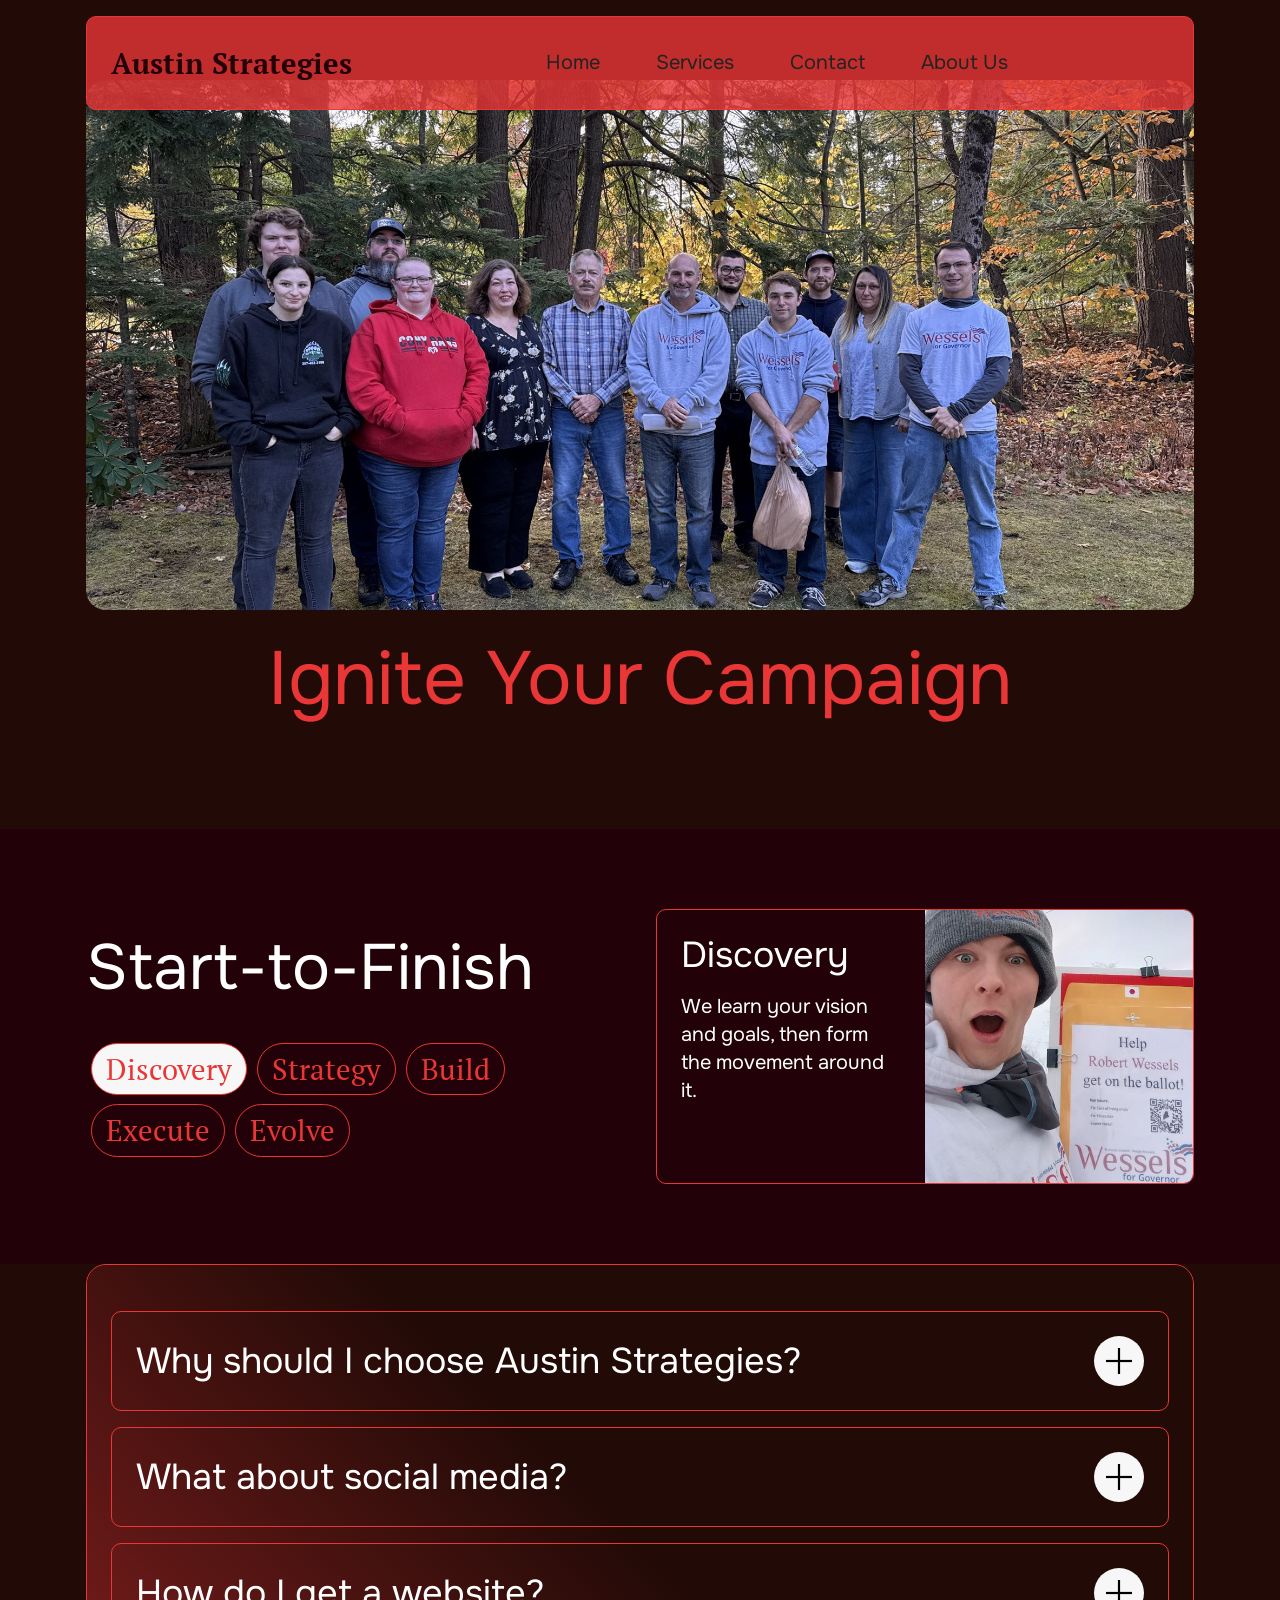
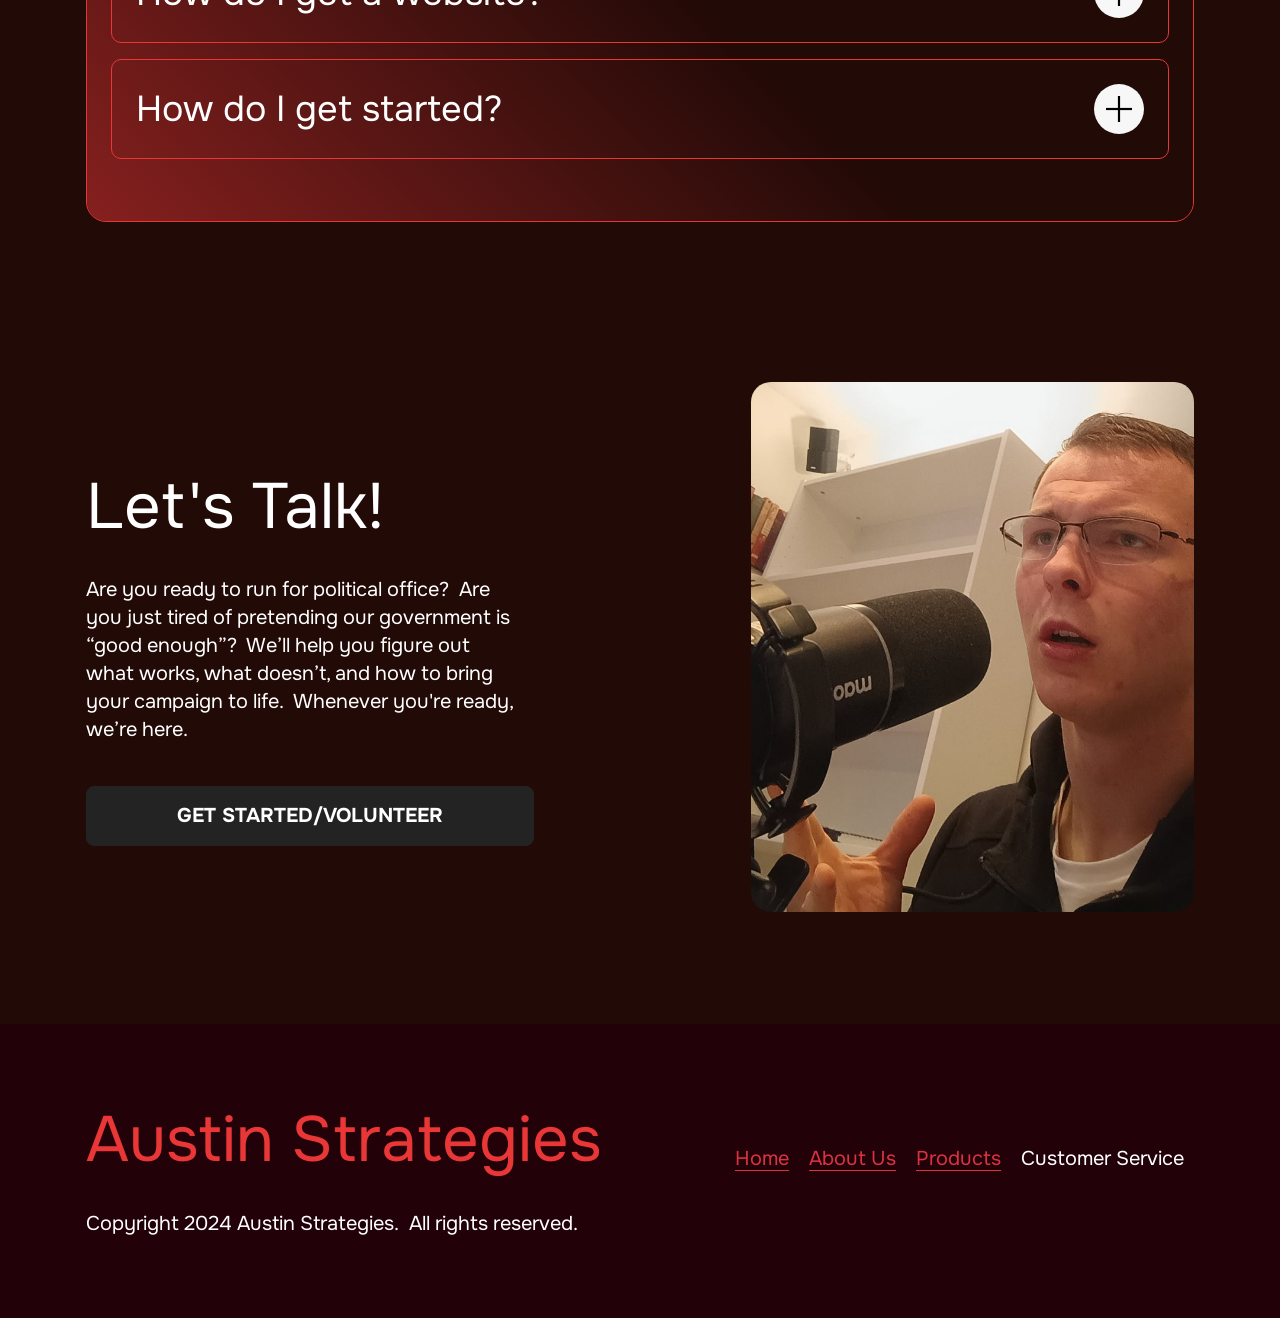
==== index.html @ 36a0f1d8 "Add files via upload" ====
<!DOCTYPE html>
<html  >
<head>
  <!-- Site made with Mobirise Website Builder v6.0.6, https://mobirise.com -->
  <meta charset="UTF-8">
  <meta http-equiv="X-UA-Compatible" content="IE=edge">
  <meta name="generator" content="Mobirise v6.0.6, mobirise.com">
  <meta name="viewport" content="width=device-width, initial-scale=1, minimum-scale=1">
  <link rel="shortcut icon" href="assets/images/screenshot202026-02-1120003244-95x86.png" type="image/x-icon">
  <meta name="description" content="">
  
  
  <title>Austin Strategies</title>
  <link rel="stylesheet" href="assets/web/assets/mobirise-icons2/mobirise2.css">
  <link rel="stylesheet" href="assets/bootstrap/css/bootstrap.min.css">
  <link rel="stylesheet" href="assets/bootstrap/css/bootstrap-grid.min.css">
  <link rel="stylesheet" href="assets/bootstrap/css/bootstrap-reboot.min.css">
  <link rel="stylesheet" href="assets/dropdown/css/style.css">
  <link rel="stylesheet" href="assets/socicon/css/styles.css">
  <link rel="stylesheet" href="assets/theme/css/style.css">
  <link rel="preload" href="https://fonts.googleapis.com/css2?family=Onest:wght@400;700&display=swap&display=swap" as="style" onload="this.onload=null;this.rel='stylesheet'">
  <noscript><link rel="stylesheet" href="https://fonts.googleapis.com/css2?family=Onest:wght@400;700&display=swap&display=swap"></noscript>
  <link rel="preload" href="https://fonts.googleapis.com/css?family=PT+Serif:400,400i,700,700i&display=swap" as="style" onload="this.onload=null;this.rel='stylesheet'">
  <noscript><link rel="stylesheet" href="https://fonts.googleapis.com/css?family=PT+Serif:400,400i,700,700i&display=swap"></noscript>
  <link rel="preload" as="style" href="assets/mobirise/css/mbr-additional.css?v=3sG1RC"><link rel="stylesheet" href="assets/mobirise/css/mbr-additional.css?v=3sG1RC" type="text/css">

  
  
  
</head>
<body>
  
  <section data-bs-version="5.1" class="menu menu01 tradem5 cid-uSG4uDA5SI" once="menu" id="menu-1-uSG4uDA5SI">
    

    <div class="container">
        <nav class="navbar navbar-dropdown navbar-expand-lg">
            <div class="menu-container">
                <div class="navbar-brand">
				
                    <span class="navbar-caption-wrap"><a class="navbar-caption text-primary display-7" href="index.html">Austin Strategies</a></span>
                </div>
                <button class="navbar-toggler" type="button" data-toggle="collapse" data-bs-toggle="collapse" data-target="#navbarSupportedContent" data-bs-target="#navbarSupportedContent" aria-controls="navbarNavAltMarkup" aria-expanded="false" aria-label="Toggle navigation">
                    <div class="hamburger">
                        <span></span>
                        <span></span>
                        <span></span>
                        <span></span>
                    </div>
                </button>
                <div class="collapse navbar-collapse" id="navbarSupportedContent">
                    <ul class="navbar-nav nav-dropdown nav-right" data-app-modern-menu="true"><li class="nav-item">
                            <a class="nav-link link text-black display-4" href="index.html">Home</a>
                        </li><li class="nav-item"><a class="nav-link link text-black display-4" href="services.html">Services</a></li><li class="nav-item"><a class="nav-link link text-black display-4" href="contact.html">Contact</a></li>
                        <li class="nav-item">
                            <a class="nav-link link text-black display-4" href="about.html" aria-expanded="false">About Us</a>
                        </li></ul>
                    
                    
                </div>
            </div>
        </nav>
    </div>
</section>

<section data-bs-version="5.1" class="header02 tradem5 cid-uSG4uE4gRA" id="hero-2-uSG4uE4gRA">
    

    
    

    <div class="container">
        <div class="row items-wrap">
            <div class="col-12 card">
                <div class="content-wrapper">
                    <div class="image-wrapper">
                        <img src="assets/images/20251030-163716-2048x1536.jpg" alt="Austin Strategies">
                    </div>
                    <h2 class="mbr-section-title mbr-fonts-style display-1">Ignite Your Campaign</h2>
                    <div class="text-wrapper">
                        
                    </div>
                    
                </div>
            </div>
        </div>
    </div>
</section>

<section data-bs-version="5.1" class="tabs01 tabs tradem5 cid-uSG4uEKgMo" id="features-10-uSG4uEKgMo">
    

    
    

    <div class="container">
        <div class="row items-wrap">
            <div class="col-12 col-lg-6 card">
                <div class="content-wrapper">
                    <h2 class="mbr-section-title mbr-fonts-style display-2">Start-to-Finish</h2>
                    <div class="tabs-wrapper">
                        <ul class="nav nav-tabs" role="tablist">
                            <li class="nav-item first mbr-fonts-style"><a class="nav-link show mbr-fonts-style active display-7" role="tab" data-toggle="tab" data-bs-toggle="tab" href="#features-10-uSG4uEKgMo_tab0" aria-selected="true">Discovery</a></li>
                            <li class="nav-item"><a class="nav-link mbr-fonts-style active display-7" role="tab" data-toggle="tab" data-bs-toggle="tab" href="#features-10-uSG4uEKgMo_tab1" aria-selected="true">Strategy</a></li>
                            <li class="nav-item"><a class="nav-link mbr-fonts-style active display-7" role="tab" data-toggle="tab" data-bs-toggle="tab" href="#features-10-uSG4uEKgMo_tab2" aria-selected="true">Build</a></li>
                            <li class="nav-item"><a class="nav-link mbr-fonts-style active display-7" role="tab" data-toggle="tab" data-bs-toggle="tab" href="#features-10-uSG4uEKgMo_tab3" aria-selected="true">Execute</a></li>
                            <li class="nav-item"><a class="nav-link mbr-fonts-style active display-7" role="tab" data-toggle="tab" data-bs-toggle="tab" href="#features-10-uSG4uEKgMo_tab4" aria-selected="true">Evolve</a></li>
                            
                        </ul>
                    </div>
                </div>
            </div>
            <div class="col-12 col-lg-6 card">
                <div class="tab-content">
                    <div id="tab1" class="tab-pane in active" role="tabpanel">
                        <div class="item-content">
                            <div class="text-wrapper">
                                <h4 class="item-title mbr-fonts-style display-5">Discovery</h4>
                                <div class="text-wrap">
                                    <p class="item-text mbr-fonts-style display-4">We learn your vision and goals, then form the movement around it.</p>
                                </div>
                            </div>
                            <div class="image-wrap">
                                <img src="assets/images/img-20260107-144741914-hdr-536x952.jpeg" alt="Getting signatures">
                            </div>
                        </div>
                    </div>
                    <div id="tab2" class="tab-pane" role="tabpanel">
                        <div class="item-content ">
                            <div class="text-wrapper">
                                <h4 class="item-title mbr-fonts-style display-5">Strategy</h4>
                                <div class="text-wrap">
                                    <p class="item-text mbr-fonts-style display-4">We design the structure, content, and processes to fit your race.</p>
                                </div>
                            </div>
                            <div class="image-wrap">
                                <img src="assets/images/screenshot-20250823-130809.macrodroid-1-536x1191.png" alt="Automation">
                            </div>
                        </div>
                    </div>
                    <div id="tab3" class="tab-pane" role="tabpanel">
                        <div class="item-content ">
                            <div class="text-wrapper">
                                <h4 class="item-title mbr-fonts-style display-5">Build</h4>
                                <div class="text-wrap">
                                    <p class="item-text mbr-fonts-style display-4">Your campaign should be cost-effective, so we will maximize voter outreach while optimizing touches and impressions.</p>
                                </div>
                            </div>
                            <div class="image-wrap">
                                <img src="assets/images/screenshot-20260213-210529.termux-536x1191.png" alt="Termux">
                            </div>
                        </div>
                    </div>
                    <div id="tab4" class="tab-pane" role="tabpanel">
                        <div class="item-content ">
                            <div class="text-wrapper">
                                <h4 class="item-title mbr-fonts-style display-5">Execute</h4>
                                <div class="text-wrap">
                                    <p class="item-text mbr-fonts-style display-4">After ensuring everything is in place, we hit the ground running.</p>
                                </div>
                            </div>
                            <div class="image-wrap">
                                <img src="assets/images/screenshot-20260201-194113.chrome-536x1191.png" alt="Numinar">
                            </div>
                        </div>
                    </div>
                    <div id="tab5" class="tab-pane" role="tabpanel">
                        <div class="item-content ">
                            <div class="text-wrapper">
                                <h4 class="item-title mbr-fonts-style display-5">Evolve</h4>
                                <div class="text-wrap">
                                    <p class="item-text mbr-fonts-style display-4">We stay on top of developments and voter outreach programs.</p>
                                </div>
                            </div>
                            <div class="image-wrap">
                                <img src="assets/images/img-2026-01-18-19-32-39-193-536x715.jpg" alt="First on the ballot">
                            </div>
                        </div>
                    </div>
                    
                </div>
            </div>
        </div>
    </div>
</section>

<section data-bs-version="5.1" class="list01 tradem5 cid-uSJubHg4ZI" id="list01-b">
    

    
    

    <div class="container">
        <div class="row">
            <div class="col-12">
                <div class="content-wrapper">
                    
                    <div id="bootstrap-accordion_3" class="panel-group accordionStyles accordion" role="tablist" aria-multiselectable="true">
                        <div class="card">
                            <div class="card-header" role="tab" id="headingOne">
                                <a role="button" class="panel-title collapsed" data-toggle="collapse" data-bs-toggle="collapse" data-core="" href="#collapse1_3" aria-expanded="false" aria-controls="collapse1">
                                    <h4 class="panel-title-edit mbr-fonts-style display-5">Why should I choose Austin Strategies?</h4>
                                    <div class="icon-wrapper">
                                        <span class="sign mbr-iconfont mobi-mbri-plus mobi-mbri"></span>
                                    </div>
                                </a>
                            </div>
                            <div id="collapse1_3" class="panel-collapse noScroll collapse" role="tabpanel" aria-labelledby="headingOne" data-parent="#accordion" data-bs-parent="#bootstrap-accordion_3">
                                <div class="panel-body">
                                    <p class="panel-text mbr-fonts-style display-4">Excellent question!&nbsp; Ultimately, we are focused on results and on providing the best possible service.&nbsp; We have the tools, stamina, and knowledge to effectively put together a winning ground game to win.</p>
                                </div>
                            </div>
                        </div>
                        <div class="card">
                            <div class="card-header" role="tab" id="headingTwo">
                                <a role="button" class="panel-title collapsed" data-toggle="collapse" data-bs-toggle="collapse" data-core="" href="#collapse2_3" aria-expanded="false" aria-controls="collapse2">
                                    <h4 class="panel-title-edit mbr-fonts-style display-5">What about social media?</h4>
                                    <div class="icon-wrapper">
                                        <span class="sign mbr-iconfont mobi-mbri-plus mobi-mbri"></span>
                                    </div>
                                </a>
                            </div>
                            <div id="collapse2_3" class="panel-collapse noScroll collapse" role="tabpanel" aria-labelledby="headingTwo" data-parent="#accordion" data-bs-parent="#bootstrap-accordion_3">
                                <div class="panel-body">
                                    <p class="panel-text mbr-fonts-style display-4">We can manage and operate your social media platforms, setting up all digital connections so you don't have to worry about digital marketing.</p>
                                </div>
                            </div>
                        </div>
                        <div class="card">
                            <div class="card-header" role="tab" id="headingThree">
                                <a role="button" class="panel-title collapsed" data-toggle="collapse" data-bs-toggle="collapse" data-core="" href="#collapse3_3" aria-expanded="false" aria-controls="collapse3">
                                    <h4 class="panel-title-edit mbr-fonts-style display-5">How do I get a website?</h4>
                                    <div class="icon-wrapper">
                                        <span class="sign mbr-iconfont mobi-mbri-plus mobi-mbri"></span>
                                    </div>
                                </a>
                            </div>
                            <div id="collapse3_3" class="panel-collapse noScroll collapse" role="tabpanel" aria-labelledby="headingThree" data-parent="#accordion" data-bs-parent="#bootstrap-accordion_3">
                                <div class="panel-body">
                                    <p class="panel-text mbr-fonts-style display-4">We design and build static websites and set them up so you can upload pictures, policy platforms, announcements, and change details without hassle.</p>
                                </div>
                            </div>
                        </div>
                        <div class="card">
                            <div class="card-header" role="tab" id="headingFour">
                                <a role="button" class="panel-title collapsed" data-toggle="collapse" data-bs-toggle="collapse" data-core="" href="#collapse4_3" aria-expanded="false" aria-controls="collapse4">
                                    <h4 class="panel-title-edit mbr-fonts-style display-5">How do I get started?</h4>
                                    <div class="icon-wrapper">
                                        <span class="sign mbr-iconfont mobi-mbri-plus mobi-mbri"></span>
                                    </div>
                                </a>
                            </div>
                            <div id="collapse4_3" class="panel-collapse noScroll collapse" role="tabpanel" aria-labelledby="headingFour" data-parent="#accordion" data-bs-parent="#bootstrap-accordion_3">
                                <div class="panel-body">
                                    <p class="panel-text mbr-fonts-style display-4">Simple, you just reach out through the contact form.  We’ll schedule a quick conversation to understand what you need, walk you through the options, and figure out the best fit.</p>
                                </div>
                            </div>
                        </div>
                        
                        
                    </div>
                </div>
            </div>
        </div>
    </div>
</section>

<section data-bs-version="5.1" class="article02 tradem5 cid-uSG4uFWSoI" id="generic-text-2-uSG4uFWSoI">
    

    
    

    <div class="container">
        <div class="row items-wrap">
            <div class="col-12 col-lg-6 card">
                <div class="content-wrapper">
                    <h2 class="mbr-section-title mbr-fonts-style display-2">Let's Talk!</h2>
                    <div class="text-wrapper">
                        <p class="mbr-text mbr-fonts-style display-4">Are you ready to run for political office?&nbsp; Are you just tired of pretending our government is “good enough”?&nbsp; We’ll help you figure out what works, what doesn’t, and how to bring your campaign to life.&nbsp; Whenever you're ready, we’re here.</p>
                    </div>
                    <div class="mbr-section-btn"><a class="btn btn-black display-4" href="https://forms.gle/6SxPCvq4JrFUHr5v7">GET STARTED/VOLUNTEER</a></div>
                </div>
            </div>
            <div class="col-lg-5">
                <div class="content-wrapper">
                    <div class="image-wrapper">
                        <img src="assets/images/img-20250910-83431081-886x1574.jpeg" alt="Zoom meeting">
                    </div>
                </div>
            </div>
        </div>
    </div>
</section>

<section data-bs-version="5.1" class="footer01 tradem5 cid-uSG4uG8IVL" once="footers" id="footer-1-uSG4uG8IVL">
    

    
    

    <div class="container">
        <div class="row items-wrap">
            <div class="col-12 col-lg-6 card">
                <div class="title-wrapper">
                    <a href="#">
                        <h2 class="mbr-section-title mbr-fonts-style display-2">Austin Strategies&nbsp;</h2>
                    </a>
                </div>
            </div>
            <div class="col-12 col-lg-6 card">
                <div class="nav-wrapper">
                    <ul class="list mbr-fonts-style display-4">
                        <li class="item-wrap"><a href="index.html" class="text-danger">Home</a></li><li class="item-wrap"><a href="about.html" class="text-danger">About Us</a></li>
                        <li class="item-wrap"><a href="index.html#pricing01-2" class="text-danger text-primary">Products</a></li>
                        <li class="item-wrap">Customer Service</li>
                    </ul>
                </div>
            </div>
            <div class="col-12">
                <h2 class="mbr-copy mbr-fonts-style display-4">Copyright 2024 Austin Strategies.&nbsp; All rights reserved.</h2>
            </div>
        </div>
    </div>
</section>


<script src="assets/bootstrap/js/bootstrap.bundle.min.js"></script>
  <script src="assets/smoothscroll/smooth-scroll.js"></script>
  <script src="assets/ytplayer/index.js"></script>
  <script src="assets/dropdown/js/navbar-dropdown.js"></script>
  <script src="assets/mbr-tabs/mbr-tabs.js"></script>
  <script src="assets/mbr-switch-arrow/mbr-switch-arrow.js"></script>
  <script src="assets/theme/js/script.js"></script>
  
  
  
</body>
</html>
---- assets/web/assets/mobirise-icons2/mobirise2.css ----
@font-face {
  font-family: 'Moririse2';
  font-display: swap;
  src:  url('mobirise2.eot?f2bix4');
  src:  url('mobirise2.eot?f2bix4#iefix') format('embedded-opentype'),
    url('mobirise2.ttf?f2bix4') format('truetype'),
    url('mobirise2.woff?f2bix4') format('woff'),
    url('mobirise2.svg?f2bix4#mobirise2') format('svg');
  font-weight: normal;
  font-style: normal;
}

[class^="mobi-"], [class*=" mobi-"] {
  /* use !important to prevent issues with browser extensions that change fonts */
  font-family: 'Moririse2' !important;
  speak: none;
  font-style: normal;
  font-weight: normal;
  font-variant: normal;
  text-transform: none;
  line-height: 1;

  /* Better Font Rendering =========== */
  -webkit-font-smoothing: antialiased;
  -moz-osx-font-smoothing: grayscale;
}

.mobi-mbri-add-submenu:before {
  content: "\e900";
}
.mobi-mbri-alert:before {
  content: "\e901";
}
.mobi-mbri-align-center:before {
  content: "\e902";
}
.mobi-mbri-align-justify:before {
  content: "\e903";
}
.mobi-mbri-align-left:before {
  content: "\e904";
}
.mobi-mbri-align-right:before {
  content: "\e905";
}
.mobi-mbri-android:before {
  content: "\e906";
}
.mobi-mbri-apple:before {
  content: "\e907";
}
.mobi-mbri-arrow-down:before {
  content: "\e908";
}
.mobi-mbri-arrow-next:before {
  content: "\e909";
}
.mobi-mbri-arrow-prev:before {
  content: "\e90a";
}
.mobi-mbri-arrow-up:before {
  content: "\e90b";
}
.mobi-mbri-bold:before {
  content: "\e90c";
}
.mobi-mbri-bookmark:before {
  content: "\e90d";
}
.mobi-mbri-bootstrap:before {
  content: "\e90e";
}
.mobi-mbri-briefcase:before {
  content: "\e90f";
}
.mobi-mbri-browse:before {
  content: "\e910";
}
.mobi-mbri-bulleted-list:before {
  content: "\e911";
}
.mobi-mbri-calendar:before {
  content: "\e912";
}
.mobi-mbri-camera:before {
  content: "\e913";
}
.mobi-mbri-cart-add:before {
  content: "\e914";
}
.mobi-mbri-cart-full:before {
  content: "\e915";
}
.mobi-mbri-cash:before {
  content: "\e916";
}
.mobi-mbri-change-style:before {
  content: "\e917";
}
.mobi-mbri-chat:before {
  content: "\e918";
}
.mobi-mbri-clock:before {
  content: "\e919";
}
.mobi-mbri-close:before {
  content: "\e91a";
}
.mobi-mbri-cloud:before {
  content: "\e91b";
}
.mobi-mbri-code:before {
  content: "\e91c";
}
.mobi-mbri-contact-form:before {
  content: "\e91d";
}
.mobi-mbri-credit-card:before {
  content: "\e91e";
}
.mobi-mbri-cursor-click:before {
  content: "\e91f";
}
.mobi-mbri-cust-feedback:before {
  content: "\e920";
}
.mobi-mbri-database:before {
  content: "\e921";
}
.mobi-mbri-delivery:before {
  content: "\e922";
}
.mobi-mbri-desktop:before {
  content: "\e923";
}
.mobi-mbri-devices:before {
  content: "\e924";
}
.mobi-mbri-down:before {
  content: "\e925";
}
.mobi-mbri-download-2:before {
  content: "\e926";
}
.mobi-mbri-download:before {
  content: "\e927";
}
.mobi-mbri-drag-n-drop-2:before {
  content: "\e928";
}
.mobi-mbri-drag-n-drop:before {
  content: "\e929";
}
.mobi-mbri-edit-2:before {
  content: "\e92a";
}
.mobi-mbri-edit:before {
  content: "\e92b";
}
.mobi-mbri-error:before {
  content: "\e92c";
}
.mobi-mbri-extension:before {
  content: "\e92d";
}
.mobi-mbri-features:before {
  content: "\e92e";
}
.mobi-mbri-file:before {
  content: "\e92f";
}
.mobi-mbri-flag:before {
  content: "\e930";
}
.mobi-mbri-folder:before {
  content: "\e931";
}
.mobi-mbri-gift:before {
  content: "\e932";
}
.mobi-mbri-github:before {
  content: "\e933";
}
.mobi-mbri-globe-2:before {
  content: "\e934";
}
.mobi-mbri-globe:before {
  content: "\e935";
}
.mobi-mbri-growing-chart:before {
  content: "\e936";
}
.mobi-mbri-hearth:before {
  content: "\e937";
}
.mobi-mbri-help:before {
  content: "\e938";
}
.mobi-mbri-home:before {
  content: "\e939";
}
.mobi-mbri-hot-cup:before {
  content: "\e93a";
}
.mobi-mbri-idea:before {
  content: "\e93b";
}
.mobi-mbri-image-gallery:before {
  content: "\e93c";
}
.mobi-mbri-image-slider:before {
  content: "\e93d";
}
.mobi-mbri-info:before {
  content: "\e93e";
}
.mobi-mbri-italic:before {
  content: "\e93f";
}
.mobi-mbri-key:before {
  content: "\e940";
}
.mobi-mbri-laptop:before {
  content: "\e941";
}
.mobi-mbri-layers:before {
  content: "\e942";
}
.mobi-mbri-left-right:before {
  content: "\e943";
}
.mobi-mbri-left:before {
  content: "\e944";
}
.mobi-mbri-letter:before {
  content: "\e945";
}
.mobi-mbri-like:before {
  content: "\e946";
}
.mobi-mbri-link:before {
  content: "\e947";
}
.mobi-mbri-lock:before {
  content: "\e948";
}
.mobi-mbri-login:before {
  content: "\e949";
}
.mobi-mbri-logout:before {
  content: "\e94a";
}
.mobi-mbri-magic-stick:before {
  content: "\e94b";
}
.mobi-mbri-map-pin:before {
  content: "\e94c";
}
.mobi-mbri-menu:before {
  content: "\e94d";
}
.mobi-mbri-mobile-2:before {
  content: "\e94e";
}
.mobi-mbri-mobile-horizontal:before {
  content: "\e94f";
}
.mobi-mbri-mobile:before {
  content: "\e950";
}
.mobi-mbri-mobirise:before {
  content: "\e951";
}
.mobi-mbri-more-horizontal:before {
  content: "\e952";
}
.mobi-mbri-more-vertical:before {
  content: "\e953";
}
.mobi-mbri-music:before {
  content: "\e954";
}
.mobi-mbri-new-file:before {
  content: "\e955";
}
.mobi-mbri-numbered-list:before {
  content: "\e956";
}
.mobi-mbri-opened-folder:before {
  content: "\e957";
}
.mobi-mbri-pages:before {
  content: "\e958";
}
.mobi-mbri-paper-plane:before {
  content: "\e959";
}
.mobi-mbri-paperclip:before {
  content: "\e95a";
}
.mobi-mbri-phone:before {
  content: "\e95b";
}
.mobi-mbri-photo:before {
  content: "\e95c";
}
.mobi-mbri-photos:before {
  content: "\e95d";
}
.mobi-mbri-pin:before {
  content: "\e95e";
}
.mobi-mbri-play:before {
  content: "\e95f";
}
.mobi-mbri-plus:before {
  content: "\e960";
}
.mobi-mbri-preview:before {
  content: "\e961";
}
.mobi-mbri-print:before {
  content: "\e962";
}
.mobi-mbri-protect:before {
  content: "\e963";
}
.mobi-mbri-question:before {
  content: "\e964";
}
.mobi-mbri-quote-left:before {
  content: "\e965";
}
.mobi-mbri-quote-right:before {
  content: "\e966";
}
.mobi-mbri-redo:before {
  content: "\e967";
}
.mobi-mbri-refresh:before {
  content: "\e968";
}
.mobi-mbri-responsive-2:before {
  content: "\e969";
}
.mobi-mbri-responsive:before {
  content: "\e96a";
}
.mobi-mbri-right:before {
  content: "\e96b";
}
.mobi-mbri-rocket:before {
  content: "\e96c";
}
.mobi-mbri-sad-face:before {
  content: "\e96d";
}
.mobi-mbri-sale:before {
  content: "\e96e";
}
.mobi-mbri-save:before {
  content: "\e96f";
}
.mobi-mbri-search:before {
  content: "\e970";
}
.mobi-mbri-setting-2:before {
  content: "\e971";
}
.mobi-mbri-setting-3:before {
  content: "\e972";
}
.mobi-mbri-setting:before {
  content: "\e973";
}
.mobi-mbri-share:before {
  content: "\e974";
}
.mobi-mbri-shopping-bag:before {
  content: "\e975";
}
.mobi-mbri-shopping-basket:before {
  content: "\e976";
}
.mobi-mbri-shopping-cart:before {
  content: "\e977";
}
.mobi-mbri-sites:before {
  content: "\e978";
}
.mobi-mbri-smile-face:before {
  content: "\e979";
}
.mobi-mbri-speed:before {
  content: "\e97a";
}
.mobi-mbri-star:before {
  content: "\e97b";
}
.mobi-mbri-success:before {
  content: "\e97c";
}
.mobi-mbri-sun:before {
  content: "\e97d";
}
.mobi-mbri-sun2:before {
  content: "\e97e";
}
.mobi-mbri-tablet-vertical:before {
  content: "\e97f";
}
.mobi-mbri-tablet:before {
  content: "\e980";
}
.mobi-mbri-target:before {
  content: "\e981";
}
.mobi-mbri-timer:before {
  content: "\e982";
}
.mobi-mbri-to-ftp:before {
  content: "\e983";
}
.mobi-mbri-to-local-drive:before {
  content: "\e984";
}
.mobi-mbri-touch-swipe:before {
  content: "\e985";
}
.mobi-mbri-touch:before {
  content: "\e986";
}
.mobi-mbri-trash:before {
  content: "\e987";
}
.mobi-mbri-underline:before {
  content: "\e988";
}
.mobi-mbri-undo:before {
  content: "\e989";
}
.mobi-mbri-unlink:before {
  content: "\e98a";
}
.mobi-mbri-unlock:before {
  content: "\e98b";
}
.mobi-mbri-up-down:before {
  content: "\e98c";
}
.mobi-mbri-up:before {
  content: "\e98d";
}
.mobi-mbri-update:before {
  content: "\e98e";
}
.mobi-mbri-upload-2:before {
  content: "\e98f";
}
.mobi-mbri-upload:before {
  content: "\e990";
}
.mobi-mbri-user-2:before {
  content: "\e991";
}
.mobi-mbri-user:before {
  content: "\e992";
}
.mobi-mbri-users:before {
  content: "\e993";
}
.mobi-mbri-video-play:before {
  content: "\e994";
}
.mobi-mbri-video:before {
  content: "\e995";
}
.mobi-mbri-watch:before {
  content: "\e996";
}
.mobi-mbri-website-theme-2:before {
  content: "\e997";
}
.mobi-mbri-website-theme:before {
  content: "\e998";
}
.mobi-mbri-wifi:before {
  content: "\e999";
}
.mobi-mbri-windows:before {
  content: "\e99a";
}
.mobi-mbri-zoom-in:before {
  content: "\e99b";
}
.mobi-mbri-zoom-out:before {
  content: "\e99c";
}
---- assets/dropdown/css/style.css ----
.navbar-dropdown {
  left: 0;
  padding: 0;
  position: absolute;
  right: 0;
  top: 0;
  transition: all 0.45s ease;
  z-index: 1030;
  background: #282828; }
  .navbar-dropdown .navbar-logo {
    margin-right: 0.8rem;
    transition: margin 0.3s ease-in-out;
    vertical-align: middle; }
    .navbar-dropdown .navbar-logo img {
      height: 3.125rem;
      transition: all 0.3s ease-in-out; }
    .navbar-dropdown .navbar-logo.mbr-iconfont {
      font-size: 3.125rem;
      line-height: 3.125rem; }
  .navbar-dropdown .navbar-caption {
    font-weight: 700;
    white-space: normal;
    vertical-align: -4px;
    line-height: 3.125rem !important; }
    .navbar-dropdown .navbar-caption, .navbar-dropdown .navbar-caption:hover {
      color: inherit;
      text-decoration: none; }
  .navbar-dropdown .mbr-iconfont + .navbar-caption {
    vertical-align: -1px; }
  .navbar-dropdown.navbar-fixed-top {
    position: fixed; }
  .navbar-dropdown .navbar-brand span {
    vertical-align: -4px; }
  .navbar-dropdown.bg-color.transparent {
    background: none; }
  .navbar-dropdown.navbar-short .navbar-brand {
    padding: 0.625rem 0; }
    .navbar-dropdown.navbar-short .navbar-brand span {
      vertical-align: -1px; }
  .navbar-dropdown.navbar-short .navbar-caption {
    line-height: 2.375rem !important;
    vertical-align: -2px; }
  .navbar-dropdown.navbar-short .navbar-logo {
    margin-right: 0.5rem; }
    .navbar-dropdown.navbar-short .navbar-logo img {
      height: 2.375rem; }
    .navbar-dropdown.navbar-short .navbar-logo.mbr-iconfont {
      font-size: 2.375rem;
      line-height: 2.375rem; }
  .navbar-dropdown.navbar-short .mbr-table-cell {
    height: 3.625rem; }
  .navbar-dropdown .navbar-close {
    left: 0.6875rem;
    position: fixed;
    top: 0.75rem;
    z-index: 1000; }
  .navbar-dropdown .hamburger-icon {
    content: "";
    display: inline-block;
    vertical-align: middle;
    width: 16px;
    -webkit-box-shadow: 0 -6px 0 1px #282828,0 0 0 1px #282828,0 6px 0 1px #282828;
    -moz-box-shadow: 0 -6px 0 1px #282828,0 0 0 1px #282828,0 6px 0 1px #282828;
    box-shadow: 0 -6px 0 1px #282828,0 0 0 1px #282828,0 6px 0 1px #282828; }

.dropdown-menu .dropdown-toggle[data-toggle="dropdown-submenu"]::after {
  border-bottom: 0.35em solid transparent;
  border-left: 0.35em solid;
  border-right: 0;
  border-top: 0.35em solid transparent;
  margin-left: 0.3rem; }

.dropdown-menu .dropdown-item:focus {
  outline: 0; }

.nav-dropdown {
  font-size: 0.75rem;
  font-weight: 500;
  height: auto !important; }
  .nav-dropdown .nav-btn {
    padding-left: 1rem; }
  .nav-dropdown .link {
    margin: .667em 1.667em;
    font-weight: 500;
    padding: 0;
    transition: color .2s ease-in-out; }
    .nav-dropdown .link.dropdown-toggle {
      margin-right: 2.583em; }
      .nav-dropdown .link.dropdown-toggle::after {
        margin-left: .25rem;
        border-top: 0.35em solid;
        border-right: 0.35em solid transparent;
        border-left: 0.35em solid transparent;
        border-bottom: 0; }
      .nav-dropdown .link.dropdown-toggle[aria-expanded="true"] {
        margin: 0;
        padding: 0.667em 3.263em  0.667em 1.667em; }
  .nav-dropdown .link::after,
  .nav-dropdown .dropdown-item::after {
    color: inherit; }
  .nav-dropdown .btn {
    font-size: 0.75rem;
    font-weight: 700;
    letter-spacing: 0;
    margin-bottom: 0;
    padding-left: 1.25rem;
    padding-right: 1.25rem; }
  .nav-dropdown .dropdown-menu {
    border-radius: 0;
    border: 0;
    left: 0;
    margin: 0;
    padding-bottom: 1.25rem;
    padding-top: 1.25rem;
    position: relative; }
  .nav-dropdown .dropdown-submenu {
    margin-left: 0.125rem;
    top: 0; }
  .nav-dropdown .dropdown-item {
    font-weight: 500;
    line-height: 2;
    padding: 0.3846em 4.615em 0.3846em 1.5385em;
    position: relative;
    transition: color .2s ease-in-out, background-color .2s ease-in-out; }
    .nav-dropdown .dropdown-item::after {
      margin-top: -0.3077em;
      position: absolute;
      right: 1.1538em;
      top: 50%; }
    .nav-dropdown .dropdown-item:focus, .nav-dropdown .dropdown-item:hover {
      background: none; }

@media (max-width: 767px) {
  .nav-dropdown.navbar-toggleable-sm {
    bottom: 0;
    display: none;
    left: 0;
    overflow-x: hidden;
    position: fixed;
    top: 0;
    transform: translateX(-100%);
    -ms-transform: translateX(-100%);
    -webkit-transform: translateX(-100%);
    width: 18.75rem;
    z-index: 999; } }
.nav-dropdown.navbar-toggleable-xl {
  bottom: 0;
  display: none;
  left: 0;
  overflow-x: hidden;
  position: fixed;
  top: 0;
  transform: translateX(-100%);
  -ms-transform: translateX(-100%);
  -webkit-transform: translateX(-100%);
  width: 18.75rem;
  z-index: 999; }

.nav-dropdown-sm {
  display: block !important;
  overflow-x: hidden;
  overflow: auto;
  padding-top: 3.875rem; }
  .nav-dropdown-sm::after {
    content: "";
    display: block;
    height: 3rem;
    width: 100%; }
  .nav-dropdown-sm.collapse.in ~ .navbar-close {
    display: block !important; }
  .nav-dropdown-sm.collapsing, .nav-dropdown-sm.collapse.in {
    transform: translateX(0);
    -ms-transform: translateX(0);
    -webkit-transform: translateX(0);
    transition: all 0.25s ease-out;
    -webkit-transition: all 0.25s ease-out;
    background: #282828; }
  .nav-dropdown-sm.collapsing[aria-expanded="false"] {
    transform: translateX(-100%);
    -ms-transform: translateX(-100%);
    -webkit-transform: translateX(-100%); }
  .nav-dropdown-sm .nav-item {
    display: block;
    margin-left: 0 !important;
    padding-left: 0; }
  .nav-dropdown-sm .link,
  .nav-dropdown-sm .dropdown-item {
    border-top: 1px dotted rgba(255, 255, 255, 0.1);
    font-size: 0.8125rem;
    line-height: 1.6;
    margin: 0 !important;
    padding: 0.875rem 2.4rem 0.875rem 1.5625rem !important;
    position: relative;
    white-space: normal; }
    .nav-dropdown-sm .link:focus, .nav-dropdown-sm .link:hover,
    .nav-dropdown-sm .dropdown-item:focus,
    .nav-dropdown-sm .dropdown-item:hover {
      background: rgba(0, 0, 0, 0.2) !important;
      color: #c0a375; }
  .nav-dropdown-sm .nav-btn {
    position: relative;
    padding: 1.5625rem 1.5625rem 0 1.5625rem; }
    .nav-dropdown-sm .nav-btn::before {
      border-top: 1px dotted rgba(255, 255, 255, 0.1);
      content: "";
      left: 0;
      position: absolute;
      top: 0;
      width: 100%; }
    .nav-dropdown-sm .nav-btn + .nav-btn {
      padding-top: 0.625rem; }
      .nav-dropdown-sm .nav-btn + .nav-btn::before {
        display: none; }
  .nav-dropdown-sm .btn {
    padding: 0.625rem 0; }
  .nav-dropdown-sm .dropdown-toggle[data-toggle="dropdown-submenu"]::after {
    margin-left: .25rem;
    border-top: 0.35em solid;
    border-right: 0.35em solid transparent;
    border-left: 0.35em solid transparent;
    border-bottom: 0; }
  .nav-dropdown-sm .dropdown-toggle[data-toggle="dropdown-submenu"][aria-expanded="true"]::after {
    border-top: 0;
    border-right: 0.35em solid transparent;
    border-left: 0.35em solid transparent;
    border-bottom: 0.35em solid; }
  .nav-dropdown-sm .dropdown-menu {
    margin: 0;
    padding: 0;
    position: relative;
    top: 0;
    left: 0;
    width: 100%;
    border: 0;
    float: none;
    border-radius: 0;
    background: none; }
  .nav-dropdown-sm .dropdown-submenu {
    left: 100%;
    margin-left: 0.125rem;
    margin-top: -1.25rem;
    top: 0; }

.navbar-toggleable-sm .nav-dropdown .dropdown-menu {
  position: absolute; }

.navbar-toggleable-sm .nav-dropdown .dropdown-submenu {
  left: 100%;
  margin-left: 0.125rem;
  margin-top: -1.25rem;
  top: 0; }

.navbar-toggleable-sm.opened .nav-dropdown .dropdown-menu {
  position: relative; }

.navbar-toggleable-sm.opened .nav-dropdown .dropdown-submenu {
  left: 0;
  margin-left: 00rem;
  margin-top: 0rem;
  top: 0; }

.is-builder .nav-dropdown.collapsing {
  transition: none !important; }
---- assets/socicon/css/styles.css ----
@charset "UTF-8";

@font-face {
  font-family: 'Socicon';
  src:  url('../fonts/socicon.eot');
  src:  url('../fonts/socicon.eot?#iefix') format('embedded-opentype'),
    url('../fonts/socicon.woff2') format('woff2'),
    url('../fonts/socicon.ttf') format('truetype'),
    url('../fonts/socicon.woff') format('woff'),
    url('../fonts/socicon.svg#socicon') format('svg');
  font-weight: normal;
  font-style: normal;
  font-display: swap;
}

[data-icon]:before {
  font-family: "socicon" !important;
  content: attr(data-icon);
  font-style: normal !important;
  font-weight: normal !important;
  font-variant: normal !important;
  text-transform: none !important;
  speak: none;
  line-height: 1;
  -webkit-font-smoothing: antialiased;
  -moz-osx-font-smoothing: grayscale;
}

[class^="socicon-"], [class*=" socicon-"] {
  /* use !important to prevent issues with browser extensions that change fonts */
  font-family: 'Socicon' !important;
  speak: none;
  font-style: normal;
  font-weight: normal;
  font-variant: normal;
  text-transform: none;
  line-height: 1;

  /* Better Font Rendering =========== */
  -webkit-font-smoothing: antialiased;
  -moz-osx-font-smoothing: grayscale;
}

.socicon-eitaa:before {
  content: "\e97c";
}
.socicon-soroush:before {
  content: "\e97d";
}
.socicon-bale:before {
  content: "\e97e";
}
.socicon-zazzle:before {
  content: "\e97b";
}
.socicon-society6:before {
  content: "\e97a";
}
.socicon-redbubble:before {
  content: "\e979";
}
.socicon-avvo:before {
  content: "\e978";
}
.socicon-stitcher:before {
  content: "\e977";
}
.socicon-googlehangouts:before {
  content: "\e974";
}
.socicon-dlive:before {
  content: "\e975";
}
.socicon-vsco:before {
  content: "\e976";
}
.socicon-flipboard:before {
  content: "\e973";
}
.socicon-ubuntu:before {
  content: "\e958";
}
.socicon-artstation:before {
  content: "\e959";
}
.socicon-invision:before {
  content: "\e95a";
}
.socicon-torial:before {
  content: "\e95b";
}
.socicon-collectorz:before {
  content: "\e95c";
}
.socicon-seenthis:before {
  content: "\e95d";
}
.socicon-googleplaymusic:before {
  content: "\e95e";
}
.socicon-debian:before {
  content: "\e95f";
}
.socicon-filmfreeway:before {
  content: "\e960";
}
.socicon-gnome:before {
  content: "\e961";
}
.socicon-itchio:before {
  content: "\e962";
}
.socicon-jamendo:before {
  content: "\e963";
}
.socicon-mix:before {
  content: "\e964";
}
.socicon-sharepoint:before {
  content: "\e965";
}
.socicon-tinder:before {
  content: "\e966";
}
.socicon-windguru:before {
  content: "\e967";
}
.socicon-cdbaby:before {
  content: "\e968";
}
.socicon-elementaryos:before {
  content: "\e969";
}
.socicon-stage32:before {
  content: "\e96a";
}
.socicon-tiktok:before {
  content: "\e96b";
}
.socicon-gitter:before {
  content: "\e96c";
}
.socicon-letterboxd:before {
  content: "\e96d";
}
.socicon-threema:before {
  content: "\e96e";
}
.socicon-splice:before {
  content: "\e96f";
}
.socicon-metapop:before {
  content: "\e970";
}
.socicon-naver:before {
  content: "\e971";
}
.socicon-remote:before {
  content: "\e972";
}
.socicon-internet:before {
  content: "\e957";
}
.socicon-moddb:before {
  content: "\e94b";
}
.socicon-indiedb:before {
  content: "\e94c";
}
.socicon-traxsource:before {
  content: "\e94d";
}
.socicon-gamefor:before {
  content: "\e94e";
}
.socicon-pixiv:before {
  content: "\e94f";
}
.socicon-myanimelist:before {
  content: "\e950";
}
.socicon-blackberry:before {
  content: "\e951";
}
.socicon-wickr:before {
  content: "\e952";
}
.socicon-spip:before {
  content: "\e953";
}
.socicon-napster:before {
  content: "\e954";
}
.socicon-beatport:before {
  content: "\e955";
}
.socicon-hackerone:before {
  content: "\e956";
}
.socicon-hackernews:before {
  content: "\e946";
}
.socicon-smashwords:before {
  content: "\e947";
}
.socicon-kobo:before {
  content: "\e948";
}
.socicon-bookbub:before {
  content: "\e949";
}
.socicon-mailru:before {
  content: "\e94a";
}
.socicon-gitlab:before {
  content: "\e945";
}
.socicon-instructables:before {
  content: "\e944";
}
.socicon-portfolio:before {
  content: "\e943";
}
.socicon-codered:before {
  content: "\e940";
}
.socicon-origin:before {
  content: "\e941";
}
.socicon-nextdoor:before {
  content: "\e942";
}
.socicon-udemy:before {
  content: "\e93f";
}
.socicon-livemaster:before {
  content: "\e93e";
}
.socicon-crunchbase:before {
  content: "\e93b";
}
.socicon-homefy:before {
  content: "\e93c";
}
.socicon-calendly:before {
  content: "\e93d";
}
.socicon-realtor:before {
  content: "\e90f";
}
.socicon-tidal:before {
  content: "\e910";
}
.socicon-qobuz:before {
  content: "\e911";
}
.socicon-natgeo:before {
  content: "\e912";
}
.socicon-mastodon:before {
  content: "\e913";
}
.socicon-unsplash:before {
  content: "\e914";
}
.socicon-homeadvisor:before {
  content: "\e915";
}
.socicon-angieslist:before {
  content: "\e916";
}
.socicon-codepen:before {
  content: "\e917";
}
.socicon-slack:before {
  content: "\e918";
}
.socicon-openaigym:before {
  content: "\e919";
}
.socicon-logmein:before {
  content: "\e91a";
}
.socicon-fiverr:before {
  content: "\e91b";
}
.socicon-gotomeeting:before {
  content: "\e91c";
}
.socicon-aliexpress:before {
  content: "\e91d";
}
.socicon-guru:before {
  content: "\e91e";
}
.socicon-appstore:before {
  content: "\e91f";
}
.socicon-homes:before {
  content: "\e920";
}
.socicon-zoom:before {
  content: "\e921";
}
.socicon-alibaba:before {
  content: "\e922";
}
.socicon-craigslist:before {
  content: "\e923";
}
.socicon-wix:before {
  content: "\e924";
}
.socicon-redfin:before {
  content: "\e925";
}
.socicon-googlecalendar:before {
  content: "\e926";
}
.socicon-shopify:before {
  content: "\e927";
}
.socicon-freelancer:before {
  content: "\e928";
}
.socicon-seedrs:before {
  content: "\e929";
}
.socicon-bing:before {
  content: "\e92a";
}
.socicon-doodle:before {
  content: "\e92b";
}
.socicon-bonanza:before {
  content: "\e92c";
}
.socicon-squarespace:before {
  content: "\e92d";
}
.socicon-toptal:before {
  content: "\e92e";
}
.socicon-gust:before {
  content: "\e92f";
}
.socicon-ask:before {
  content: "\e930";
}
.socicon-trulia:before {
  content: "\e931";
}
.socicon-loomly:before {
  content: "\e932";
}
.socicon-ghost:before {
  content: "\e933";
}
.socicon-upwork:before {
  content: "\e934";
}
.socicon-fundable:before {
  content: "\e935";
}
.socicon-booking:before {
  content: "\e936";
}
.socicon-googlemaps:before {
  content: "\e937";
}
.socicon-zillow:before {
  content: "\e938";
}
.socicon-niconico:before {
  content: "\e939";
}
.socicon-toneden:before {
  content: "\e93a";
}
.socicon-augment:before {
  content: "\e908";
}
.socicon-bitbucket:before {
  content: "\e909";
}
.socicon-fyuse:before {
  content: "\e90a";
}
.socicon-yt-gaming:before {
  content: "\e90b";
}
.socicon-sketchfab:before {
  content: "\e90c";
}
.socicon-mobcrush:before {
  content: "\e90d";
}
.socicon-microsoft:before {
  content: "\e90e";
}
.socicon-pandora:before {
  content: "\e907";
}
.socicon-messenger:before {
  content: "\e906";
}
.socicon-gamewisp:before {
  content: "\e905";
}
.socicon-bloglovin:before {
  content: "\e904";
}
.socicon-tunein:before {
  content: "\e903";
}
.socicon-gamejolt:before {
  content: "\e901";
}
.socicon-trello:before {
  content: "\e902";
}
.socicon-spreadshirt:before {
  content: "\e900";
}
.socicon-500px:before {
  content: "\e000";
}
.socicon-8tracks:before {
  content: "\e001";
}
.socicon-airbnb:before {
  content: "\e002";
}
.socicon-alliance:before {
  content: "\e003";
}
.socicon-amazon:before {
  content: "\e004";
}
.socicon-amplement:before {
  content: "\e005";
}
.socicon-android:before {
  content: "\e006";
}
.socicon-angellist:before {
  content: "\e007";
}
.socicon-apple:before {
  content: "\e008";
}
.socicon-appnet:before {
  content: "\e009";
}
.socicon-baidu:before {
  content: "\e00a";
}
.socicon-bandcamp:before {
  content: "\e00b";
}
.socicon-battlenet:before {
  content: "\e00c";
}
.socicon-mixer:before {
  content: "\e00d";
}
.socicon-bebee:before {
  content: "\e00e";
}
.socicon-bebo:before {
  content: "\e00f";
}
.socicon-behance:before {
  content: "\e010";
}
.socicon-blizzard:before {
  content: "\e011";
}
.socicon-blogger:before {
  content: "\e012";
}
.socicon-buffer:before {
  content: "\e013";
}
.socicon-chrome:before {
  content: "\e014";
}
.socicon-coderwall:before {
  content: "\e015";
}
.socicon-curse:before {
  content: "\e016";
}
.socicon-dailymotion:before {
  content: "\e017";
}
.socicon-deezer:before {
  content: "\e018";
}
.socicon-delicious:before {
  content: "\e019";
}
.socicon-deviantart:before {
  content: "\e01a";
}
.socicon-diablo:before {
  content: "\e01b";
}
.socicon-digg:before {
  content: "\e01c";
}
.socicon-discord:before {
  content: "\e01d";
}
.socicon-disqus:before {
  content: "\e01e";
}
.socicon-douban:before {
  content: "\e01f";
}
.socicon-draugiem:before {
  content: "\e020";
}
.socicon-dribbble:before {
  content: "\e021";
}
.socicon-drupal:before {
  content: "\e022";
}
.socicon-ebay:before {
  content: "\e023";
}
.socicon-ello:before {
  content: "\e024";
}
.socicon-endomodo:before {
  content: "\e025";
}
.socicon-envato:before {
  content: "\e026";
}
.socicon-etsy:before {
  content: "\e027";
}
.socicon-facebook:before {
  content: "\e028";
}
.socicon-feedburner:before {
  content: "\e029";
}
.socicon-filmweb:before {
  content: "\e02a";
}
.socicon-firefox:before {
  content: "\e02b";
}
.socicon-flattr:before {
  content: "\e02c";
}
.socicon-flickr:before {
  content: "\e02d";
}
.socicon-formulr:before {
  content: "\e02e";
}
.socicon-forrst:before {
  content: "\e02f";
}
.socicon-foursquare:before {
  content: "\e030";
}
.socicon-friendfeed:before {
  content: "\e031";
}
.socicon-github:before {
  content: "\e032";
}
.socicon-goodreads:before {
  content: "\e033";
}
.socicon-google:before {
  content: "\e034";
}
.socicon-googlescholar:before {
  content: "\e035";
}
.socicon-googlegroups:before {
  content: "\e036";
}
.socicon-googlephotos:before {
  content: "\e037";
}
.socicon-googleplus:before {
  content: "\e038";
}
.socicon-grooveshark:before {
  content: "\e039";
}
.socicon-hackerrank:before {
  content: "\e03a";
}
.socicon-hearthstone:before {
  content: "\e03b";
}
.socicon-hellocoton:before {
  content: "\e03c";
}
.socicon-heroes:before {
  content: "\e03d";
}
.socicon-smashcast:before {
  content: "\e03e";
}
.socicon-horde:before {
  content: "\e03f";
}
.socicon-houzz:before {
  content: "\e040";
}
.socicon-icq:before {
  content: "\e041";
}
.socicon-identica:before {
  content: "\e042";
}
.socicon-imdb:before {
  content: "\e043";
}
.socicon-instagram:before {
  content: "\e044";
}
.socicon-issuu:before {
  content: "\e045";
}
.socicon-istock:before {
  content: "\e046";
}
.socicon-itunes:before {
  content: "\e047";
}
.socicon-keybase:before {
  content: "\e048";
}
.socicon-lanyrd:before {
  content: "\e049";
}
.socicon-lastfm:before {
  content: "\e04a";
}
.socicon-line:before {
  content: "\e04b";
}
.socicon-linkedin:before {
  content: "\e04c";
}
.socicon-livejournal:before {
  content: "\e04d";
}
.socicon-lyft:before {
  content: "\e04e";
}
.socicon-macos:before {
  content: "\e04f";
}
.socicon-mail:before {
  content: "\e050";
}
.socicon-medium:before {
  content: "\e051";
}
.socicon-meetup:before {
  content: "\e052";
}
.socicon-mixcloud:before {
  content: "\e053";
}
.socicon-modelmayhem:before {
  content: "\e054";
}
.socicon-mumble:before {
  content: "\e055";
}
.socicon-myspace:before {
  content: "\e056";
}
.socicon-newsvine:before {
  content: "\e057";
}
.socicon-nintendo:before {
  content: "\e058";
}
.socicon-npm:before {
  content: "\e059";
}
.socicon-odnoklassniki:before {
  content: "\e05a";
}
.socicon-openid:before {
  content: "\e05b";
}
.socicon-opera:before {
  content: "\e05c";
}
.socicon-outlook:before {
  content: "\e05d";
}
.socicon-overwatch:before {
  content: "\e05e";
}
.socicon-patreon:before {
  content: "\e05f";
}
.socicon-paypal:before {
  content: "\e060";
}
.socicon-periscope:before {
  content: "\e061";
}
.socicon-persona:before {
  content: "\e062";
}
.socicon-pinterest:before {
  content: "\e063";
}
.socicon-play:before {
  content: "\e064";
}
.socicon-player:before {
  content: "\e065";
}
.socicon-playstation:before {
  content: "\e066";
}
.socicon-pocket:before {
  content: "\e067";
}
.socicon-qq:before {
  content: "\e068";
}
.socicon-quora:before {
  content: "\e069";
}
.socicon-raidcall:before {
  content: "\e06a";
}
.socicon-ravelry:before {
  content: "\e06b";
}
.socicon-reddit:before {
  content: "\e06c";
}
.socicon-renren:before {
  content: "\e06d";
}
.socicon-researchgate:before {
  content: "\e06e";
}
.socicon-residentadvisor:before {
  content: "\e06f";
}
.socicon-reverbnation:before {
  content: "\e070";
}
.socicon-rss:before {
  content: "\e071";
}
.socicon-sharethis:before {
  content: "\e072";
}
.socicon-skype:before {
  content: "\e073";
}
.socicon-slideshare:before {
  content: "\e074";
}
.socicon-smugmug:before {
  content: "\e075";
}
.socicon-snapchat:before {
  content: "\e076";
}
.socicon-songkick:before {
  content: "\e077";
}
.socicon-soundcloud:before {
  content: "\e078";
}
.socicon-spotify:before {
  content: "\e079";
}
.socicon-stackexchange:before {
  content: "\e07a";
}
.socicon-stackoverflow:before {
  content: "\e07b";
}
.socicon-starcraft:before {
  content: "\e07c";
}
.socicon-stayfriends:before {
  content: "\e07d";
}
.socicon-steam:before {
  content: "\e07e";
}
.socicon-storehouse:before {
  content: "\e07f";
}
.socicon-strava:before {
  content: "\e080";
}
.socicon-streamjar:before {
  content: "\e081";
}
.socicon-stumbleupon:before {
  content: "\e082";
}
.socicon-swarm:before {
  content: "\e083";
}
.socicon-teamspeak:before {
  content: "\e084";
}
.socicon-teamviewer:before {
  content: "\e085";
}
.socicon-technorati:before {
  content: "\e086";
}
.socicon-telegram:before {
  content: "\e087";
}
.socicon-tripadvisor:before {
  content: "\e088";
}
.socicon-tripit:before {
  content: "\e089";
}
.socicon-triplej:before {
  content: "\e08a";
}
.socicon-tumblr:before {
  content: "\e08b";
}
.socicon-twitch:before {
  content: "\e08c";
}
.socicon-twitter:before {
  content: "\e08d";
}
.socicon-uber:before {
  content: "\e08e";
}
.socicon-ventrilo:before {
  content: "\e08f";
}
.socicon-viadeo:before {
  content: "\e090";
}
.socicon-viber:before {
  content: "\e091";
}
.socicon-viewbug:before {
  content: "\e092";
}
.socicon-vimeo:before {
  content: "\e093";
}
.socicon-vine:before {
  content: "\e094";
}
.socicon-vkontakte:before {
  content: "\e095";
}
.socicon-warcraft:before {
  content: "\e096";
}
.socicon-wechat:before {
  content: "\e097";
}
.socicon-weibo:before {
  content: "\e098";
}
.socicon-whatsapp:before {
  content: "\e099";
}
.socicon-wikipedia:before {
  content: "\e09a";
}
.socicon-windows:before {
  content: "\e09b";
}
.socicon-wordpress:before {
  content: "\e09c";
}
.socicon-wykop:before {
  content: "\e09d";
}
.socicon-xbox:before {
  content: "\e09e";
}
.socicon-xing:before {
  content: "\e09f";
}
.socicon-yahoo:before {
  content: "\e0a0";
}
.socicon-yammer:before {
  content: "\e0a1";
}
.socicon-yandex:before {
  content: "\e0a2";
}
.socicon-yelp:before {
  content: "\e0a3";
}
.socicon-younow:before {
  content: "\e0a4";
}
.socicon-youtube:before {
  content: "\e0a5";
}
.socicon-zapier:before {
  content: "\e0a6";
}
.socicon-zerply:before {
  content: "\e0a7";
}
.socicon-zomato:before {
  content: "\e0a8";
}
.socicon-zynga:before {
  content: "\e0a9";
}
---- assets/theme/css/style.css ----
@charset "UTF-8";
section {
  background-color: #ffffff;
}

body {
  font-style: normal;
  line-height: 1.5;
  font-weight: 400;
  color: #232323;
  position: relative;
}

button {
  background-color: transparent;
  border-color: transparent;
}

.embla__button,
.carousel-control {
  background-color: #edefea !important;
  opacity: 0.8 !important;
  color: #464845 !important;
  border-color: #edefea !important;
}

.carousel .close,
.modalWindow .close {
  background-color: #edefea !important;
  color: #464845 !important;
  border-color: #edefea !important;
  opacity: 0.8 !important;
}

.carousel .close:hover,
.modalWindow .close:hover {
  opacity: 1 !important;
}

.carousel-indicators li {
  background-color: #edefea !important;
  border: 2px solid #464845 !important;
}

.carousel-indicators li:hover,
.carousel-indicators li:active {
  opacity: 0.8 !important;
}

.embla__button:hover,
.carousel-control:hover {
  background-color: #edefea !important;
  opacity: 1 !important;
}

.modalWindow-video-container {
  height: 80%;
}

section,
.container,
.container-fluid {
  position: relative;
  word-wrap: break-word;
}

a.mbr-iconfont:hover {
  text-decoration: none;
}

.article .lead p,
.article .lead ul,
.article .lead ol,
.article .lead pre,
.article .lead blockquote {
  margin-bottom: 0;
}

a {
  font-style: normal;
  font-weight: 400;
  cursor: pointer;
}
a, a:hover {
  text-decoration: none;
}

.mbr-section-title {
  font-style: normal;
  line-height: 1.3;
}

.mbr-section-subtitle {
  line-height: 1.3;
}

.mbr-text {
  font-style: normal;
  line-height: 1.7;
}

h1,
h2,
h3,
h4,
h5,
h6,
.display-1,
.display-2,
.display-4,
.display-5,
.display-7,
span,
p,
a {
  line-height: 1;
  word-break: break-word;
  word-wrap: break-word;
  font-weight: 400;
}

b,
strong {
  font-weight: bold;
}

input:-webkit-autofill, input:-webkit-autofill:hover, input:-webkit-autofill:focus, input:-webkit-autofill:active {
  transition-delay: 9999s;
  -webkit-transition-property: background-color, color;
  transition-property: background-color, color;
}

textarea[type=hidden] {
  display: none;
}

section {
  background-position: 50% 50%;
  background-repeat: no-repeat;
  background-size: cover;
}
section .mbr-background-video,
section .mbr-background-video-preview {
  position: absolute;
  bottom: 0;
  left: 0;
  right: 0;
  top: 0;
}

.hidden {
  visibility: hidden;
}

.mbr-z-index20 {
  z-index: 20;
}

/*! Base colors */
.mbr-white {
  color: #ffffff;
}

.mbr-black {
  color: #111111;
}

.mbr-bg-white {
  background-color: #ffffff;
}

.mbr-bg-black {
  background-color: #000000;
}

/*! Text-aligns */
.align-left {
  text-align: left;
}

.align-center {
  text-align: center;
}

.align-right {
  text-align: right;
}

/*! Font-weight  */
.mbr-light {
  font-weight: 300;
}

.mbr-regular {
  font-weight: 400;
}

.mbr-semibold {
  font-weight: 500;
}

.mbr-bold {
  font-weight: 700;
}

/*! Media  */
.media-content {
  flex-basis: 100%;
}

.media-container-row {
  display: flex;
  flex-direction: row;
  flex-wrap: wrap;
  justify-content: center;
  align-content: center;
  align-items: start;
}
.media-container-row .media-size-item {
  width: 400px;
}

.media-container-column {
  display: flex;
  flex-direction: column;
  flex-wrap: wrap;
  justify-content: center;
  align-content: center;
  align-items: stretch;
}
.media-container-column > * {
  width: 100%;
}

@media (min-width: 992px) {
  .media-container-row {
    flex-wrap: nowrap;
  }
}
figure {
  margin-bottom: 0;
  overflow: hidden;
}

figure[mbr-media-size] {
  transition: width 0.1s;
}

img,
iframe {
  display: block;
  width: 100%;
}

.card {
  background-color: transparent;
  border: none;
}

.card-box {
  width: 100%;
}

.card-img {
  text-align: center;
  flex-shrink: 0;
  -webkit-flex-shrink: 0;
}

.media {
  max-width: 100%;
  margin: 0 auto;
}

.mbr-figure {
  align-self: center;
}

.media-container > div {
  max-width: 100%;
}

.mbr-figure img,
.card-img img {
  width: 100%;
}

@media (max-width: 991px) {
  .media-size-item {
    width: auto !important;
  }
  .media {
    width: auto;
  }
  .mbr-figure {
    width: 100% !important;
  }
}
/*! Buttons */
.mbr-section-btn {
  margin-left: -0.6rem;
  margin-right: -0.6rem;
  font-size: 0;
}

.btn {
  font-weight: 600;
  border-width: 1px;
  font-style: normal;
  margin: 0.6rem 0.6rem;
  white-space: normal;
  transition: all 0.2s ease-in-out;
  display: inline-flex;
  align-items: center;
  justify-content: center;
  word-break: break-word;
}

.btn-sm {
  font-weight: 600;
  letter-spacing: 0px;
  transition: all 0.3s ease-in-out;
}

.btn-md {
  font-weight: 600;
  letter-spacing: 0px;
  transition: all 0.3s ease-in-out;
}

.btn-lg {
  font-weight: 600;
  letter-spacing: 0px;
  transition: all 0.3s ease-in-out;
}

.btn-form {
  margin: 0;
}
.btn-form:hover {
  cursor: pointer;
}

nav .mbr-section-btn {
  margin-left: 0rem;
  margin-right: 0rem;
}

/*! Btn icon margin */
.btn .mbr-iconfont,
.btn.btn-sm .mbr-iconfont {
  order: 1;
  cursor: pointer;
  margin-left: 0.5rem;
  vertical-align: sub;
}

.btn.btn-md .mbr-iconfont,
.btn.btn-md .mbr-iconfont {
  margin-left: 0.8rem;
}

.mbr-regular {
  font-weight: 400;
}

.mbr-semibold {
  font-weight: 500;
}

.mbr-bold {
  font-weight: 700;
}

[type=submit] {
  -webkit-appearance: none;
}

/*! Full-screen */
.mbr-fullscreen .mbr-overlay {
  min-height: 100vh;
}

.mbr-fullscreen {
  display: flex;
  display: -moz-flex;
  display: -ms-flex;
  display: -o-flex;
  align-items: center;
  min-height: 100vh;
  padding-top: 3rem;
  padding-bottom: 3rem;
}

/*! Map */
.map {
  height: 25rem;
  position: relative;
}
.map iframe {
  width: 100%;
  height: 100%;
}

/*! Scroll to top arrow */
.mbr-arrow-up {
  bottom: 25px;
  right: 90px;
  position: fixed;
  text-align: right;
  z-index: 5000;
  color: #ffffff;
  font-size: 22px;
}

.mbr-arrow-up a {
  background: rgba(0, 0, 0, 0.2);
  border-radius: 50%;
  color: #fff;
  display: inline-block;
  height: 60px;
  width: 60px;
  border: 2px solid #fff;
  outline-style: none !important;
  position: relative;
  text-decoration: none;
  transition: all 0.3s ease-in-out;
  cursor: pointer;
  text-align: center;
}
.mbr-arrow-up a:hover {
  background-color: rgba(0, 0, 0, 0.4);
}
.mbr-arrow-up a i {
  line-height: 60px;
}

.mbr-arrow-up-icon {
  display: block;
  color: #fff;
}

.mbr-arrow-up-icon::before {
  content: "›";
  display: inline-block;
  font-family: serif;
  font-size: 22px;
  line-height: 1;
  font-style: normal;
  position: relative;
  top: 6px;
  left: -4px;
  transform: rotate(-90deg);
}

/*! Arrow Down */
.mbr-arrow {
  position: absolute;
  bottom: 45px;
  left: 50%;
  width: 60px;
  height: 60px;
  cursor: pointer;
  background-color: rgba(80, 80, 80, 0.5);
  border-radius: 50%;
  transform: translateX(-50%);
}
@media (max-width: 767px) {
  .mbr-arrow {
    display: none;
  }
}
.mbr-arrow > a {
  display: inline-block;
  text-decoration: none;
  outline-style: none;
  animation: arrowdown 1.7s ease-in-out infinite;
  color: #ffffff;
}
.mbr-arrow > a > i {
  position: absolute;
  top: -2px;
  left: 15px;
  font-size: 2rem;
}

#scrollToTop a i::before {
  content: "";
  position: absolute;
  display: block;
  border-bottom: 2.5px solid #fff;
  border-left: 2.5px solid #fff;
  width: 27.8%;
  height: 27.8%;
  left: 50%;
  top: 51%;
  transform: translateY(-30%) translateX(-50%) rotate(135deg);
}

@keyframes arrowdown {
  0% {
    transform: translateY(0px);
  }
  50% {
    transform: translateY(-5px);
  }
  100% {
    transform: translateY(0px);
  }
}
@media (max-width: 500px) {
  .mbr-arrow-up {
    left: 0;
    right: 0;
    text-align: center;
  }
}
/*Gradients animation*/
@keyframes gradient-animation {
  from {
    background-position: 0% 100%;
    animation-timing-function: ease-in-out;
  }
  to {
    background-position: 100% 0%;
    animation-timing-function: ease-in-out;
  }
}
.bg-gradient {
  background-size: 200% 200%;
  animation: gradient-animation 5s infinite alternate;
  -webkit-animation: gradient-animation 5s infinite alternate;
}

.menu .navbar-brand {
  display: -webkit-flex;
}
.menu .navbar-brand span {
  display: flex;
  display: -webkit-flex;
}
.menu .navbar-brand .navbar-caption-wrap {
  display: -webkit-flex;
}
.menu .navbar-brand .navbar-logo img {
  display: -webkit-flex;
  width: auto;
}
@media (min-width: 768px) and (max-width: 991px) {
  .menu .navbar-toggleable-sm .navbar-nav {
    display: -ms-flexbox;
  }
}
@media (max-width: 991px) {
  .menu .navbar-collapse {
    max-height: 93.5vh;
  }
  .menu .navbar-collapse.show {
    overflow: auto;
  }
}
@media (min-width: 992px) {
  .menu .navbar-nav.nav-dropdown {
    display: -webkit-flex;
  }
  .menu .navbar-toggleable-sm .navbar-collapse {
    display: -webkit-flex !important;
  }
  .menu .collapsed .navbar-collapse {
    max-height: 93.5vh;
  }
  .menu .collapsed .navbar-collapse.show {
    overflow: auto;
  }
}
@media (max-width: 767px) {
  .menu .navbar-collapse {
    max-height: 80vh;
  }
}

.nav-link .mbr-iconfont {
  margin-right: 0.5rem;
}

.navbar {
  display: -webkit-flex;
  -webkit-flex-wrap: wrap;
  -webkit-align-items: center;
  -webkit-justify-content: space-between;
}

.navbar-collapse {
  -webkit-flex-basis: 100%;
  -webkit-flex-grow: 1;
  -webkit-align-items: center;
}

.nav-dropdown .link {
  padding: 0.667em 1.667em !important;
  margin: 0 !important;
}

.nav {
  display: -webkit-flex;
  -webkit-flex-wrap: wrap;
}

.row {
  display: -webkit-flex;
  -webkit-flex-wrap: wrap;
}

.justify-content-center {
  -webkit-justify-content: center;
}

.form-inline {
  display: -webkit-flex;
}

.card-wrapper {
  -webkit-flex: 1;
}

.carousel-control {
  z-index: 10;
  display: -webkit-flex;
}

.carousel-controls {
  display: -webkit-flex;
}

.media {
  display: -webkit-flex;
}

.form-group:focus {
  outline: none;
}

.jq-selectbox__select {
  padding: 7px 0;
  position: relative;
}

.jq-selectbox__dropdown {
  overflow: hidden;
  border-radius: 10px;
  position: absolute;
  top: 100%;
  left: 0 !important;
  width: 100% !important;
}

.jq-selectbox__trigger-arrow {
  right: 0;
  transform: translateY(-50%);
}

.jq-selectbox li {
  padding: 1.07em 0.5em;
}

input[type=range] {
  padding-left: 0 !important;
  padding-right: 0 !important;
}

.modal-dialog,
.modal-content {
  height: 100%;
}

.modal-dialog .carousel-inner {
  height: calc(100vh - 1.75rem);
}
@media (max-width: 575px) {
  .modal-dialog .carousel-inner {
    height: calc(100vh - 1rem);
  }
}

.carousel-item {
  text-align: center;
}

.carousel-item img {
  margin: auto;
}

.navbar-toggler {
  align-self: flex-start;
  padding: 0.25rem 0.75rem;
  font-size: 1.25rem;
  line-height: 1;
  background: transparent;
  border: 1px solid transparent;
  border-radius: 0.25rem;
}

.navbar-toggler:focus,
.navbar-toggler:hover {
  text-decoration: none;
  box-shadow: none;
}

.navbar-toggler-icon {
  display: inline-block;
  width: 1.5em;
  height: 1.5em;
  vertical-align: middle;
  content: "";
  background: no-repeat center center;
  background-size: 100% 100%;
}

.navbar-toggler-left {
  position: absolute;
  left: 1rem;
}

.navbar-toggler-right {
  position: absolute;
  right: 1rem;
}

.card-img {
  width: auto;
}

.menu .navbar.collapsed:not(.beta-menu) {
  flex-direction: column;
}

.carousel-item.active,
.carousel-item-next,
.carousel-item-prev {
  display: flex;
}

.note-air-layout .dropup .dropdown-menu,
.note-air-layout .navbar-fixed-bottom .dropdown .dropdown-menu {
  bottom: initial !important;
}

html,
body {
  height: auto;
  min-height: 100vh;
}

.dropup .dropdown-toggle::after {
  display: none;
}

.form-asterisk {
  font-family: initial;
  position: absolute;
  top: -2px;
  font-weight: normal;
}

.form-control-label {
  position: relative;
  cursor: pointer;
  margin-bottom: 0.357em;
  padding: 0;
}

.alert {
  color: #ffffff;
  border-radius: 0;
  border: 0;
  font-size: 1.1rem;
  line-height: 1.5;
  margin-bottom: 1.875rem;
  padding: 1.25rem;
  position: relative;
  text-align: center;
}
.alert.alert-form::after {
  background-color: inherit;
  bottom: -7px;
  content: "";
  display: block;
  height: 14px;
  left: 50%;
  margin-left: -7px;
  position: absolute;
  transform: rotate(45deg);
  width: 14px;
}

.form-control {
  background-color: #ffffff;
  background-clip: border-box;
  color: #232323;
  line-height: 1rem !important;
  height: auto;
  padding: 1.2rem 2rem;
  transition: border-color 0.25s ease 0s;
  border: 1px solid transparent !important;
  border-radius: 4px;
  box-shadow: rgba(0, 0, 0, 0.07) 0px 1px 1px 0px, rgba(0, 0, 0, 0.07) 0px 1px 3px 0px, rgba(0, 0, 0, 0.03) 0px 0px 0px 1px;
}
.form-active .form-control:invalid {
  border-color: red;
}

.row > * {
  padding-right: 1rem;
  padding-left: 1rem;
}

form .row {
  margin-left: -0.6rem;
  margin-right: -0.6rem;
}
form .row [class*=col] {
  padding-left: 0.6rem;
  padding-right: 0.6rem;
}

form .mbr-section-btn {
  padding-left: 0.6rem;
  padding-right: 0.6rem;
}

form .form-check-input {
  margin-top: 0.5;
}

textarea.form-control {
  line-height: 1.5rem !important;
}

.form-group {
  margin-bottom: 1.2rem;
}

.form-control,
form .btn {
  min-height: 48px;
}

.gdpr-block label span.textGDPR input[name=gdpr] {
  top: 7px;
}

.form-control:focus {
  box-shadow: none;
}

:focus {
  outline: none;
}

.mbr-overlay {
  background-color: #000;
  bottom: 0;
  left: 0;
  opacity: 0.5;
  position: absolute;
  right: 0;
  top: 0;
  z-index: 0;
  pointer-events: none;
}

blockquote {
  font-style: italic;
  padding: 3rem;
  font-size: 1.09rem;
  position: relative;
  border-left: 3px solid;
}

ul,
ol,
pre,
blockquote {
  margin-bottom: 2.3125rem;
}

.mt-4 {
  margin-top: 2rem !important;
}

.mb-4 {
  margin-bottom: 2rem !important;
}

.container,
.container-fluid {
  padding-left: 16px;
  padding-right: 16px;
}

.row {
  margin-left: -16px;
  margin-right: -16px;
}
.row > [class*=col] {
  padding-left: 16px;
  padding-right: 16px;
}

@media (min-width: 992px) {
  .container-fluid {
    padding-left: 40px;
    padding-right: 40px;
  }
}
@media (max-width: 991px) {
  .container-fluid {
    padding-left: 14px;
    padding-right: 14px;
  }
}
@media (max-width: 991px) {
  .container {
    padding-left: 14px;
    padding-right: 14px;
  }
}

@media (max-width: 991px) {
  .mbr-container {
    padding-left: 16px;
    padding-right: 16px;
  }
}
.app-video-wrapper > img {
  opacity: 1;
}

.app-video-wrapper {
  background: transparent;
}

.item {
  position: relative;
}

.dropdown-menu .dropdown-menu {
  left: 100%;
}

.dropdown-item + .dropdown-menu {
  display: none;
}

.dropdown-item:hover + .dropdown-menu,
.dropdown-menu:hover {
  display: block;
}

@media (min-aspect-ratio: 16/9) {
  .mbr-video-foreground {
    height: 300% !important;
    top: -100% !important;
  }
}
@media (max-aspect-ratio: 16/9) {
  .mbr-video-foreground {
    width: 300% !important;
    left: -100% !important;
  }
}.engine {
	position: absolute;
	text-indent: -2400px;
	text-align: center;
	padding: 0;
	top: 0;
	left: -2400px;
}
---- assets/mobirise/css/mbr-additional.css ----
.btn {
  border-width: 2px;
}
.video-wrapper {
  overflow: hidden;
}
body {
  background-color: #e93636;
}
body {
  font-family: Onest;
}
.display-1 {
  font-family: 'Onest', sans-serif;
  font-size: 4.7rem;
  line-height: 1;
}
.display-1 > .mbr-iconfont {
  font-size: 5.875rem;
}
.display-2 {
  font-family: 'Onest', sans-serif;
  font-size: 4rem;
  line-height: 1.15;
}
.display-2 > .mbr-iconfont {
  font-size: 5rem;
}
.display-4 {
  font-family: 'Onest', sans-serif;
  font-size: 1.25rem;
  line-height: 1.4;
}
.display-4 > .mbr-iconfont {
  font-size: 1.5625rem;
}
.display-5 {
  font-family: 'Onest', sans-serif;
  font-size: 2.25rem;
  line-height: 1.2;
}
.display-5 > .mbr-iconfont {
  font-size: 2.8125rem;
}
.display-7 {
  font-family: 'PT Serif', serif;
  font-size: 1.8rem;
  line-height: 1.2;
}
.display-7 > .mbr-iconfont {
  font-size: 2.25rem;
}
/* ---- Fluid typography for mobile devices ---- */
/* 1.4 - font scale ratio ( bootstrap == 1.42857 ) */
/* 100vw - current viewport width */
/* (48 - 20)  48 == 48rem == 768px, 20 == 20rem == 320px(minimal supported viewport) */
/* 0.65 - min scale variable, may vary */
@media (max-width: 992px) {
  .display-1 {
    font-size: 3.76rem;
  }
}
@media (max-width: 768px) {
  .display-1 {
    font-size: 3.29rem;
    font-size: calc( 2.295rem + (4.7 - 2.295) * ((100vw - 20rem) / (48 - 20)));
    line-height: calc( 1.1 * (2.295rem + (4.7 - 2.295) * ((100vw - 20rem) / (48 - 20))));
  }
  .display-2 {
    font-size: 3.2rem;
    font-size: calc( 2.05rem + (4 - 2.05) * ((100vw - 20rem) / (48 - 20)));
    line-height: calc( 1.3 * (2.05rem + (4 - 2.05) * ((100vw - 20rem) / (48 - 20))));
  }
  .display-4 {
    font-size: 1rem;
    font-size: calc( 1.0875rem + (1.25 - 1.0875) * ((100vw - 20rem) / (48 - 20)));
    line-height: calc( 1.4 * (1.0875rem + (1.25 - 1.0875) * ((100vw - 20rem) / (48 - 20))));
  }
  .display-5 {
    font-size: 1.8rem;
    font-size: calc( 1.4375rem + (2.25 - 1.4375) * ((100vw - 20rem) / (48 - 20)));
    line-height: calc( 1.4 * (1.4375rem + (2.25 - 1.4375) * ((100vw - 20rem) / (48 - 20))));
  }
  .display-7 {
    font-size: 1.44rem;
    font-size: calc( 1.28rem + (1.8 - 1.28) * ((100vw - 20rem) / (48 - 20)));
    line-height: calc( 1.4 * (1.28rem + (1.8 - 1.28) * ((100vw - 20rem) / (48 - 20))));
  }
}
/* Buttons */
.btn {
  padding: 1.25rem 2rem;
  border-radius: 4px;
  padding: 0.75rem 1.5rem;
}
.btn-sm {
  padding: 0.6rem 1.2rem;
  border-radius: 4px;
}
.btn-md {
  padding: 0.6rem 1.2rem;
  border-radius: 4px;
}
.btn-lg {
  padding: 1.25rem 2rem;
  border-radius: 4px;
}
.bg-primary {
  background-color: #220109 !important;
}
.bg-success {
  background-color: #34d98d !important;
}
.bg-info {
  background-color: #1acef3 !important;
}
.bg-warning {
  background-color: #ffc30e !important;
}
.bg-danger {
  background-color: #db3242 !important;
}
.btn-primary,
.btn-primary:active {
  background-color: #220109 !important;
  border-color: #220109 !important;
  color: #ffffff !important;
  box-shadow: none;
}
.btn-primary:hover,
.btn-primary:focus,
.btn-primary.focus,
.btn-primary.active {
  color: inherit;
  background-color: #540216 !important;
  border-color: #540216 !important;
  box-shadow: none;
}
.btn-primary.disabled,
.btn-primary:disabled {
  color: #ffffff !important;
  background-color: #540216 !important;
  border-color: #540216 !important;
}
.btn-secondary,
.btn-secondary:active {
  background-color: #f3dfa2 !important;
  border-color: #f3dfa2 !important;
  color: #856811 !important;
  box-shadow: none;
}
.btn-secondary:hover,
.btn-secondary:focus,
.btn-secondary.focus,
.btn-secondary.active {
  color: inherit;
  background-color: #f9efcf !important;
  border-color: #f9efcf !important;
  box-shadow: none;
}
.btn-secondary.disabled,
.btn-secondary:disabled {
  color: #856811 !important;
  background-color: #f9efcf !important;
  border-color: #f9efcf !important;
}
.btn-info,
.btn-info:active {
  background-color: #1acef3 !important;
  border-color: #1acef3 !important;
  color: #ffffff !important;
  box-shadow: none;
}
.btn-info:hover,
.btn-info:focus,
.btn-info.focus,
.btn-info.active {
  color: inherit;
  background-color: #4ad8f6 !important;
  border-color: #4ad8f6 !important;
  box-shadow: none;
}
.btn-info.disabled,
.btn-info:disabled {
  color: #ffffff !important;
  background-color: #4ad8f6 !important;
  border-color: #4ad8f6 !important;
}
.btn-success,
.btn-success:active {
  background-color: #34d98d !important;
  border-color: #34d98d !important;
  color: #ffffff !important;
  box-shadow: none;
}
.btn-success:hover,
.btn-success:focus,
.btn-success.focus,
.btn-success.active {
  color: inherit;
  background-color: #5fe1a5 !important;
  border-color: #5fe1a5 !important;
  box-shadow: none;
}
.btn-success.disabled,
.btn-success:disabled {
  color: #ffffff !important;
  background-color: #5fe1a5 !important;
  border-color: #5fe1a5 !important;
}
.btn-warning,
.btn-warning:active {
  background-color: #ffc30e !important;
  border-color: #ffc30e !important;
  color: #0e0b00 !important;
  box-shadow: none;
}
.btn-warning:hover,
.btn-warning:focus,
.btn-warning.focus,
.btn-warning.active {
  color: inherit;
  background-color: #ffd041 !important;
  border-color: #ffd041 !important;
  box-shadow: none;
}
.btn-warning.disabled,
.btn-warning:disabled {
  color: #0e0b00 !important;
  background-color: #ffd041 !important;
  border-color: #ffd041 !important;
}
.btn-danger,
.btn-danger:active {
  background-color: #db3242 !important;
  border-color: #db3242 !important;
  color: #ffffff !important;
  box-shadow: none;
}
.btn-danger:hover,
.btn-danger:focus,
.btn-danger.focus,
.btn-danger.active {
  color: inherit;
  background-color: #e35d6a !important;
  border-color: #e35d6a !important;
  box-shadow: none;
}
.btn-danger.disabled,
.btn-danger:disabled {
  color: #ffffff !important;
  background-color: #e35d6a !important;
  border-color: #e35d6a !important;
}
.btn-white,
.btn-white:active {
  background-color: #ffffff !important;
  border-color: #ffffff !important;
  color: #808080 !important;
  box-shadow: none;
}
.btn-white:hover,
.btn-white:focus,
.btn-white.focus,
.btn-white.active {
  color: inherit;
  background-color: #ffffff !important;
  border-color: #ffffff !important;
  box-shadow: none;
}
.btn-white.disabled,
.btn-white:disabled {
  color: #808080 !important;
  background-color: #ffffff !important;
  border-color: #ffffff !important;
}
.btn-black,
.btn-black:active {
  background-color: #232323 !important;
  border-color: #232323 !important;
  color: #ffffff !important;
  box-shadow: none;
}
.btn-black:hover,
.btn-black:focus,
.btn-black.focus,
.btn-black.active {
  color: inherit;
  background-color: #3d3d3d !important;
  border-color: #3d3d3d !important;
  box-shadow: none;
}
.btn-black.disabled,
.btn-black:disabled {
  color: #ffffff !important;
  background-color: #3d3d3d !important;
  border-color: #3d3d3d !important;
}
.btn-primary-outline,
.btn-primary-outline:active {
  background-color: transparent !important;
  border-color: #220109;
  color: #220109;
}
.btn-primary-outline:hover,
.btn-primary-outline:focus,
.btn-primary-outline.focus,
.btn-primary-outline.active {
  color: #000000 !important;
  background-color: transparent !important;
  border-color: #000000 !important;
  box-shadow: none !important;
}
.btn-primary-outline.disabled,
.btn-primary-outline:disabled {
  color: #ffffff !important;
  background-color: #220109 !important;
  border-color: #220109 !important;
}
.btn-secondary-outline,
.btn-secondary-outline:active {
  background-color: transparent !important;
  border-color: #f3dfa2;
  color: #f3dfa2;
}
.btn-secondary-outline:hover,
.btn-secondary-outline:focus,
.btn-secondary-outline.focus,
.btn-secondary-outline.active {
  color: #e9c555 !important;
  background-color: transparent !important;
  border-color: #e9c555 !important;
  box-shadow: none !important;
}
.btn-secondary-outline.disabled,
.btn-secondary-outline:disabled {
  color: #856811 !important;
  background-color: #f3dfa2 !important;
  border-color: #f3dfa2 !important;
}
.btn-info-outline,
.btn-info-outline:active {
  background-color: transparent !important;
  border-color: #1acef3;
  color: #1acef3;
}
.btn-info-outline:hover,
.btn-info-outline:focus,
.btn-info-outline.focus,
.btn-info-outline.active {
  color: #0991ad !important;
  background-color: transparent !important;
  border-color: #0991ad !important;
  box-shadow: none !important;
}
.btn-info-outline.disabled,
.btn-info-outline:disabled {
  color: #ffffff !important;
  background-color: #1acef3 !important;
  border-color: #1acef3 !important;
}
.btn-success-outline,
.btn-success-outline:active {
  background-color: transparent !important;
  border-color: #34d98d;
  color: #34d98d;
}
.btn-success-outline:hover,
.btn-success-outline:focus,
.btn-success-outline.focus,
.btn-success-outline.active {
  color: #1d9a60 !important;
  background-color: transparent !important;
  border-color: #1d9a60 !important;
  box-shadow: none !important;
}
.btn-success-outline.disabled,
.btn-success-outline:disabled {
  color: #ffffff !important;
  background-color: #34d98d !important;
  border-color: #34d98d !important;
}
.btn-warning-outline,
.btn-warning-outline:active {
  background-color: transparent !important;
  border-color: #ffc30e;
  color: #ffc30e;
}
.btn-warning-outline:hover,
.btn-warning-outline:focus,
.btn-warning-outline.focus,
.btn-warning-outline.active {
  color: #b68900 !important;
  background-color: transparent !important;
  border-color: #b68900 !important;
  box-shadow: none !important;
}
.btn-warning-outline.disabled,
.btn-warning-outline:disabled {
  color: #0e0b00 !important;
  background-color: #ffc30e !important;
  border-color: #ffc30e !important;
}
.btn-danger-outline,
.btn-danger-outline:active {
  background-color: transparent !important;
  border-color: #db3242;
  color: #db3242;
}
.btn-danger-outline:hover,
.btn-danger-outline:focus,
.btn-danger-outline.focus,
.btn-danger-outline.active {
  color: #9b1b27 !important;
  background-color: transparent !important;
  border-color: #9b1b27 !important;
  box-shadow: none !important;
}
.btn-danger-outline.disabled,
.btn-danger-outline:disabled {
  color: #ffffff !important;
  background-color: #db3242 !important;
  border-color: #db3242 !important;
}
.btn-black-outline,
.btn-black-outline:active {
  background-color: transparent !important;
  border-color: #232323;
  color: #232323;
}
.btn-black-outline:hover,
.btn-black-outline:focus,
.btn-black-outline.focus,
.btn-black-outline.active {
  color: #000000 !important;
  background-color: transparent !important;
  border-color: #000000 !important;
  box-shadow: none !important;
}
.btn-black-outline.disabled,
.btn-black-outline:disabled {
  color: #ffffff !important;
  background-color: #232323 !important;
  border-color: #232323 !important;
}
.btn-white-outline,
.btn-white-outline:active {
  background-color: transparent !important;
  border-color: #fafafa;
  color: #fafafa;
}
.btn-white-outline:hover,
.btn-white-outline:focus,
.btn-white-outline.focus,
.btn-white-outline.active {
  color: #cfcfcf !important;
  background-color: transparent !important;
  border-color: #cfcfcf !important;
  box-shadow: none !important;
}
.btn-white-outline.disabled,
.btn-white-outline:disabled {
  color: #7a7a7a !important;
  background-color: #fafafa !important;
  border-color: #fafafa !important;
}
.text-primary {
  color: #220109 !important;
}
.text-secondary {
  color: #f3dfa2 !important;
}
.text-success {
  color: #34d98d !important;
}
.text-info {
  color: #1acef3 !important;
}
.text-warning {
  color: #ffc30e !important;
}
.text-danger {
  color: #db3242 !important;
}
.text-white {
  color: #fafafa !important;
}
.text-black {
  color: #232323 !important;
}
a.text-primary:hover,
a.text-primary:focus,
a.text-primary.active {
  color: #000000 !important;
}
a.text-secondary:hover,
a.text-secondary:focus,
a.text-secondary.active {
  color: #e7c048 !important;
}
a.text-success:hover,
a.text-success:focus,
a.text-success.active {
  color: #1a8d58 !important;
}
a.text-info:hover,
a.text-info:focus,
a.text-info.active {
  color: #08859f !important;
}
a.text-warning:hover,
a.text-warning:focus,
a.text-warning.active {
  color: #a77d00 !important;
}
a.text-danger:hover,
a.text-danger:focus,
a.text-danger.active {
  color: #8e1924 !important;
}
a.text-white:hover,
a.text-white:focus,
a.text-white.active {
  color: #c7c7c7 !important;
}
a.text-black:hover,
a.text-black:focus,
a.text-black.active {
  color: #000000 !important;
}
a[class*="text-"]:not(.nav-link):not(.dropdown-item):not([role]):not(.navbar-caption) {
  transition: 0.2s;
  position: relative;
  background-image: linear-gradient(currentColor 50%, currentColor 50%);
  background-size: 10000px 2px;
  background-repeat: no-repeat;
  background-position: 0 1.2em;
}
.nav-tabs .nav-link.active {
  color: #220109;
}
.nav-tabs .nav-link:not(.active) {
  color: #232323;
}
.alert-success {
  background-color: #70c770;
}
.alert-info {
  background-color: #1acef3;
}
.alert-warning {
  background-color: #ffc30e;
}
.alert-danger {
  background-color: #db3242;
}
.mbr-section-btn .btn:not(.btn-form) {
  border-radius: 100px;
}
.mbr-gallery-filter li a {
  border-radius: 100px !important;
}
.mbr-gallery-filter li.active .btn {
  background-color: #220109;
  border-color: #220109;
  color: #ffffff;
}
.mbr-gallery-filter li.active .btn:focus {
  box-shadow: none;
}
.nav-tabs .nav-link {
  border-radius: 100px !important;
}
a,
a:hover {
  color: #220109;
}
.mbr-plan-header.bg-primary .mbr-plan-subtitle,
.mbr-plan-header.bg-primary .mbr-plan-price-desc {
  color: #fc8ca7;
}
.mbr-plan-header.bg-success .mbr-plan-subtitle,
.mbr-plan-header.bg-success .mbr-plan-price-desc {
  color: #e0f9ed;
}
.mbr-plan-header.bg-info .mbr-plan-subtitle,
.mbr-plan-header.bg-info .mbr-plan-price-desc {
  color: #dcf7fd;
}
.mbr-plan-header.bg-warning .mbr-plan-subtitle,
.mbr-plan-header.bg-warning .mbr-plan-price-desc {
  color: #fff6da;
}
.mbr-plan-header.bg-danger .mbr-plan-subtitle,
.mbr-plan-header.bg-danger .mbr-plan-price-desc {
  color: #f9e0e2;
}
/* Scroll to top button*/
.scrollToTop_wraper {
  display: none;
}
.form-control {
  font-family: 'PT Serif', serif;
  font-size: 1.8rem;
  line-height: 1.2;
  font-weight: 400;
  border-radius: 100px !important;
}
.form-control > .mbr-iconfont {
  font-size: 2.25rem;
}
.form-control:hover,
.form-control:focus {
  box-shadow: rgba(0, 0, 0, 0.07) 0px 1px 1px 0px, rgba(0, 0, 0, 0.07) 0px 1px 3px 0px, rgba(0, 0, 0, 0.03) 0px 0px 0px 1px;
  border-color: #220109 !important;
}
.form-control:-webkit-input-placeholder {
  font-family: 'PT Serif', serif;
  font-size: 1.8rem;
  line-height: 1.2;
  font-weight: 400;
}
.form-control:-webkit-input-placeholder > .mbr-iconfont {
  font-size: 2.25rem;
}
blockquote {
  border-color: #220109;
}
/* Forms */
.mbr-form .input-group-btn .btn {
  border-radius: 100px !important;
}
.mbr-form .input-group-btn .btn:hover {
  box-shadow: 0 10px 40px 0 rgba(0, 0, 0, 0.2);
}
.mbr-form .input-group-btn button[type="submit"] {
  border-radius: 100px !important;
  padding: 1rem 3rem;
}
.mbr-form .input-group-btn button[type="submit"]:hover {
  box-shadow: 0 10px 40px 0 rgba(0, 0, 0, 0.2);
}
.jq-selectbox li:hover,
.jq-selectbox li.selected {
  background-color: #220109;
  color: #ffffff;
}
.jq-number__spin {
  transition: 0.25s ease;
}
.jq-number__spin:hover {
  border-color: #220109;
}
.jq-selectbox .jq-selectbox__trigger-arrow,
.jq-number__spin.minus:after,
.jq-number__spin.plus:after {
  transition: 0.4s;
  border-top-color: #232323;
  border-bottom-color: #232323;
}
.jq-selectbox:hover .jq-selectbox__trigger-arrow,
.jq-number__spin.minus:hover:after,
.jq-number__spin.plus:hover:after {
  border-top-color: #220109;
  border-bottom-color: #220109;
}
.xdsoft_datetimepicker .xdsoft_calendar td.xdsoft_default,
.xdsoft_datetimepicker .xdsoft_calendar td.xdsoft_current,
.xdsoft_datetimepicker .xdsoft_timepicker .xdsoft_time_box > div > div.xdsoft_current {
  color: #ffffff !important;
  background-color: #220109 !important;
  box-shadow: none !important;
}
.xdsoft_datetimepicker .xdsoft_calendar td:hover,
.xdsoft_datetimepicker .xdsoft_timepicker .xdsoft_time_box > div > div:hover {
  color: #000000 !important;
  background: #f3dfa2 !important;
  box-shadow: none !important;
}
.lazy-bg {
  background-image: none !important;
}
.lazy-placeholder:not(section),
.lazy-none {
  display: block;
  position: relative;
  padding-bottom: 56.25%;
  width: 100%;
  height: auto;
}
iframe.lazy-placeholder,
.lazy-placeholder:after {
  content: '';
  position: absolute;
  width: 200px;
  height: 200px;
  background: transparent no-repeat center;
  background-size: contain;
  top: 50%;
  left: 50%;
  transform: translateX(-50%) translateY(-50%);
  background-image: url("data:image/svg+xml;charset=UTF-8,%3csvg width='32' height='32' viewBox='0 0 64 64' xmlns='http://www.w3.org/2000/svg' stroke='%23220109' %3e%3cg fill='none' fill-rule='evenodd'%3e%3cg transform='translate(16 16)' stroke-width='2'%3e%3ccircle stroke-opacity='.5' cx='16' cy='16' r='16'/%3e%3cpath d='M32 16c0-9.94-8.06-16-16-16'%3e%3canimateTransform attributeName='transform' type='rotate' from='0 16 16' to='360 16 16' dur='1s' repeatCount='indefinite'/%3e%3c/path%3e%3c/g%3e%3c/g%3e%3c/svg%3e");
}
section.lazy-placeholder:after {
  opacity: 0.5;
}
body {
  overflow-x: hidden;
}
a {
  transition: color 0.6s;
}
.mbr-section-btn .btn,
.mbr-section-btn-main .btn {
  padding: 15px 90px;
  border-radius: 8px !important;
  border-width: 1px !important;
  font-weight: 700 !important;
}
@media (max-width: 992px) {
  .mbr-section-btn .btn,
  .mbr-section-btn-main .btn {
    padding: 15px 22px;
  }
}
.mbr-section-btn .btn .btn-primary,
.mbr-section-btn-main .btn .btn-primary,
.mbr-section-btn .btn .btn-secondary,
.mbr-section-btn-main .btn .btn-secondary,
.mbr-section-btn .btn .btn-success,
.mbr-section-btn-main .btn .btn-success,
.mbr-section-btn .btn .btn-info,
.mbr-section-btn-main .btn .btn-info,
.mbr-section-btn .btn .btn-warning,
.mbr-section-btn-main .btn .btn-warning,
.mbr-section-btn .btn .btn-danger,
.mbr-section-btn-main .btn .btn-danger,
.mbr-section-btn .btn .btn-black,
.mbr-section-btn-main .btn .btn-black,
.mbr-section-btn .btn .btn-white,
.mbr-section-btn-main .btn .btn-white {
  border: none !important;
}
img,
.card-wrap,
.card-wrapper,
.video-wrapper,
.mbr-figure iframe,
.slide-content,
.plan,
.card,
.item-wrapper,
.item-img,
.item-content {
  border-radius: 10px !important;
}
.tag-wrap {
  border-radius: 8px;
}
.tag-wrapper {
  border-radius: 30px;
}
.soc-item {
  border-radius: 8px;
}
.soc-item .mbr-iconfont {
  border-radius: 8px;
}
.slide-content .item-wrapper .item-img {
  border-radius: 10px;
}
.content-wrapper {
  border-radius: 20px;
}
.content-wrapper img {
  border-radius: 20px !important;
}
.google-map iframe {
  border-radius: 20px;
}
.card-mini {
  border-radius: 30px !important;
}
.title-wrap .item-title {
  border-radius: 15rem;
}
.nav.nav-tabs .nav-link {
  border-radius: 30px !important;
}
.form-control {
  border-radius: 8px !important;
}
.cid-uSG4uDA5SI {
  z-index: 1000;
  width: 100%;
  position: relative;
}
.cid-uSG4uDA5SI .dropdown-item:before {
  font-family: Moririse2 !important;
  content: "\e966";
  display: inline-block;
  width: 0;
  position: absolute;
  left: 1rem;
  top: 0.5rem;
  margin-right: 0.5rem;
  line-height: 1;
  font-size: inherit;
  vertical-align: middle;
  text-align: center;
  overflow: hidden;
  transform: scale(0, 1);
  transition: all 0.25s ease-in-out;
}
@media (max-width: 767px) {
  .cid-uSG4uDA5SI .navbar-toggler {
    transform: scale(0.8);
  }
}
.cid-uSG4uDA5SI .navbar-brand {
  flex-shrink: 0;
  align-items: center;
  margin-right: 0;
  padding: 10px 0;
  transition: all 0.3s;
  word-break: break-word;
  z-index: 1;
}
.cid-uSG4uDA5SI .navbar-brand img {
  max-width: 100%;
  max-height: 100%;
  border-radius: 90px !important;
}
.cid-uSG4uDA5SI .navbar-brand .navbar-caption {
  line-height: inherit !important;
}
.cid-uSG4uDA5SI .navbar-brand .navbar-logo a {
  outline: none;
}
.cid-uSG4uDA5SI .navbar-nav {
  margin: auto;
  margin-left: 0;
  margin-left: auto;
}
.cid-uSG4uDA5SI .navbar-nav .nav-item {
  padding: 0 !important;
  transition: 0.3s all !important;
}
.cid-uSG4uDA5SI .navbar-nav .nav-item .nav-link {
  padding: 16px 28px !important;
  margin: 0 !important;
  border-radius: 1rem !important;
  transition: 0.3s all !important;
}
@media (max-width: 1200px) {
  .cid-uSG4uDA5SI .navbar-nav .nav-item .nav-link {
    padding: 16px !important;
  }
}
.cid-uSG4uDA5SI .navbar-nav .nav-item .nav-link:hover {
  background-color: transparent;
}
.cid-uSG4uDA5SI .navbar-nav .open .nav-link::after {
  transform: rotate(180deg);
}
.cid-uSG4uDA5SI .navbar-nav .dropdown-item {
  padding: 12px !important;
  border-radius: 0.5rem !important;
  margin: 0 8px !important;
  transition: 0.3s all !important;
}
.cid-uSG4uDA5SI .navbar-nav .dropdown-item:hover {
  background-color: rgba(27, 31, 10, 0.06);
}
@media (min-width: 992px) {
  .cid-uSG4uDA5SI .navbar-nav {
    padding-left: 1.5rem;
  }
}
.cid-uSG4uDA5SI .nav-link {
  width: fit-content;
  position: relative;
  display: flex;
  align-items: center;
  font-weight: 400 !important;
}
.cid-uSG4uDA5SI .nav-link:hover {
  color: #ffffff !important;
}
.cid-uSG4uDA5SI .navbar-logo {
  padding-right: 0;
  margin: 0 !important;
}
@media (max-width: 767px) {
  .cid-uSG4uDA5SI .navbar-logo {
    padding-left: 1rem;
  }
}
.cid-uSG4uDA5SI .navbar-caption {
  padding-left: 1rem;
  padding-right: 0.5rem;
  font-weight: 700;
  color: #FFFFFF;
}
@media (min-width: 767px) {
  .cid-uSG4uDA5SI .navbar-caption {
    padding-left: 0;
  }
}
.cid-uSG4uDA5SI .navbar-caption:hover,
.cid-uSG4uDA5SI .navbar-caption:focus {
  color: #ffffff !important;
}
@media (max-width: 767px) {
  .cid-uSG4uDA5SI .nav-dropdown {
    padding-bottom: 0.5rem;
  }
}
.cid-uSG4uDA5SI .nav-dropdown .link.dropdown-toggle::after {
  margin-left: 0.5rem;
  margin-top: 0.2rem;
  transition: 0.3s all;
}
.cid-uSG4uDA5SI .menu-container {
  width: 100%;
  display: flex;
  min-height: 90px;
  padding: 16px 24px;
  flex-wrap: nowrap;
  background: rgba(233, 54, 54, 0.8) !important;
  left: 0;
  right: 0;
  -webkit-box-pack: justify;
  -ms-flex-pack: justify;
  justify-content: flex-end;
  -webkit-box-align: center;
  -webkit-align-items: center;
  -ms-flex-align: center;
  align-items: center;
  border-radius: 10px;
  margin: 1rem 16px 0;
  background-color: #e93636;
  box-shadow: none;
  position: relative;
  border: 1px solid #e93636;
}
@media (max-width: 992px) {
  .cid-uSG4uDA5SI .menu-container {
    padding: 16px;
  }
}
@media (max-width: 1200px) {
  .cid-uSG4uDA5SI .menu-container {
    margin: 1rem 16px 0;
  }
}
@media (max-width: 991px) {
  .cid-uSG4uDA5SI .menu-container {
    margin: 16px;
  }
}
.cid-uSG4uDA5SI .iconfont-wrapper {
  color: #ffffff !important;
  font-size: 1.5rem;
  padding-right: 0.5rem;
  transition: all 0.3s ease-in-out;
  opacity: 0.6;
}
.cid-uSG4uDA5SI .iconfont-wrapper:hover,
.cid-uSG4uDA5SI .iconfont-wrapper:focus {
  opacity: 1;
}
.cid-uSG4uDA5SI .dropdown-menu {
  flex-wrap: wrap;
  flex-direction: column;
  max-width: 100%;
  padding: 12px 4px !important;
  border-radius: 1.5rem;
  transition: 0.3s all !important;
  min-width: auto;
  background: #e93636;
  background: rgba(233, 54, 54, 0.8) !important;
}
.cid-uSG4uDA5SI .nav-item:focus,
.cid-uSG4uDA5SI .nav-link:focus {
  outline: none;
}
.cid-uSG4uDA5SI .dropdown .dropdown-menu .dropdown-item {
  width: auto;
  transition: all 0.25s ease-in-out;
}
.cid-uSG4uDA5SI .dropdown .dropdown-menu .dropdown-item::after {
  right: 0.5rem;
}
.cid-uSG4uDA5SI .dropdown .dropdown-menu .dropdown-item .mbr-iconfont {
  margin-right: 0.5rem;
  vertical-align: sub;
}
.cid-uSG4uDA5SI .dropdown .dropdown-menu .dropdown-item .mbr-iconfont:before {
  display: inline-block;
  transform: scale(1, 1);
  transition: all 0.25s ease-in-out;
}
.cid-uSG4uDA5SI .collapsed .dropdown-menu .dropdown-item:before {
  display: none;
}
.cid-uSG4uDA5SI .collapsed .dropdown .dropdown-menu .dropdown-item {
  padding: 0.235em 1.5em 0.235em 1.5em !important;
  transition: none;
  margin: 0 !important;
}
.cid-uSG4uDA5SI .navbar {
  min-height: 90px;
  transition: all 0.3s;
  border-bottom: 1px solid transparent;
  background: transparent !important;
  padding: 0 !important;
  border: none !important;
  box-shadow: none !important;
  border-radius: 0 !important;
}
.cid-uSG4uDA5SI .navbar.opened {
  transition: all 0.3s;
}
.cid-uSG4uDA5SI .navbar .dropdown-item {
  padding: 0.5rem 1.8rem;
}
.cid-uSG4uDA5SI .navbar .navbar-logo img {
  width: auto;
}
.cid-uSG4uDA5SI .navbar .navbar-collapse {
  z-index: 1;
  justify-content: flex-end;
}
@media (max-width: 992px) {
  .cid-uSG4uDA5SI .navbar .navbar-collapse {
    position: absolute;
  }
}
.cid-uSG4uDA5SI .navbar.collapsed {
  justify-content: center;
}
.cid-uSG4uDA5SI .navbar.collapsed .nav-item .nav-link::before {
  display: none;
}
.cid-uSG4uDA5SI .navbar.collapsed.opened .dropdown-menu {
  top: 0;
}
.cid-uSG4uDA5SI .navbar.collapsed .dropdown-menu .dropdown-submenu {
  left: 0 !important;
}
.cid-uSG4uDA5SI .navbar.collapsed .dropdown-menu .dropdown-item:after {
  right: auto;
}
.cid-uSG4uDA5SI .navbar.collapsed .dropdown-menu .dropdown-toggle[data-toggle="dropdown-submenu"]:after {
  margin-left: 0.5rem;
  margin-top: 0.2rem;
  border-top: 0.35em solid;
  border-right: 0.35em solid transparent;
  border-left: 0.35em solid transparent;
  border-bottom: 0;
  top: 41%;
}
.cid-uSG4uDA5SI .navbar.collapsed ul.navbar-nav li {
  margin: auto;
}
.cid-uSG4uDA5SI .navbar.collapsed .dropdown-menu .dropdown-item {
  padding: 0.25rem 1.5rem;
  text-align: center;
}
.cid-uSG4uDA5SI .navbar.collapsed .icons-menu {
  padding-left: 0;
  padding-right: 0;
  padding-top: 0.5rem;
  padding-bottom: 0.5rem;
}
@media (max-width: 767px) {
  .cid-uSG4uDA5SI .navbar {
    min-height: 72px;
  }
  .cid-uSG4uDA5SI .navbar .navbar-logo img {
    height: 2rem !important;
  }
}
@media (max-width: 991px) {
  .cid-uSG4uDA5SI .navbar .nav-item .nav-link::before {
    display: none;
  }
  .cid-uSG4uDA5SI .navbar.opened .dropdown-menu {
    top: 0;
  }
  .cid-uSG4uDA5SI .navbar .dropdown-menu .dropdown-submenu {
    left: 0 !important;
  }
  .cid-uSG4uDA5SI .navbar .dropdown-menu .dropdown-item:after {
    right: auto;
  }
  .cid-uSG4uDA5SI .navbar .dropdown-menu .dropdown-toggle[data-toggle="dropdown-submenu"]:after {
    margin-left: 0.5rem;
    margin-top: 0.2rem;
    border-top: 0.35em solid;
    border-right: 0.35em solid transparent;
    border-left: 0.35em solid transparent;
    border-bottom: 0;
    top: 40%;
  }
  .cid-uSG4uDA5SI .navbar .dropdown-menu .dropdown-item {
    padding: 0.25rem 1.5rem !important;
    text-align: center;
  }
  .cid-uSG4uDA5SI .navbar .navbar-brand {
    flex-shrink: initial;
    flex-basis: auto;
    word-break: break-word;
    padding-right: 10px;
  }
  .cid-uSG4uDA5SI .navbar .navbar-toggler {
    flex-basis: auto;
  }
  .cid-uSG4uDA5SI .navbar .icons-menu {
    padding-left: 0;
    padding-top: 0.5rem;
    padding-bottom: 0.5rem;
  }
}
.cid-uSG4uDA5SI .navbar.navbar-short .navbar-logo img {
  height: 2rem;
}
.cid-uSG4uDA5SI .dropdown-item.active,
.cid-uSG4uDA5SI .dropdown-item:active {
  background-color: transparent;
}
.cid-uSG4uDA5SI .navbar-expand-lg .navbar-nav .nav-link {
  padding: 0;
}
.cid-uSG4uDA5SI .nav-dropdown .link.dropdown-toggle {
  margin-right: 1.667em;
}
.cid-uSG4uDA5SI .nav-dropdown .link.dropdown-toggle[aria-expanded="true"] {
  margin-right: 0;
  padding: 0.667em 1.667em;
}
.cid-uSG4uDA5SI .navbar.navbar-expand-lg .dropdown .dropdown-menu {
  background: #e93636;
}
.cid-uSG4uDA5SI .navbar.navbar-expand-lg .dropdown .dropdown-menu .dropdown-submenu {
  margin: 0;
  left: 100%;
  transform: none;
  top: -12px;
}
.cid-uSG4uDA5SI .navbar .dropdown.open > .dropdown-menu {
  display: flex;
}
.cid-uSG4uDA5SI ul.navbar-nav {
  flex-wrap: wrap;
}
.cid-uSG4uDA5SI .navbar-buttons {
  text-align: center;
  min-width: 140px;
}
@media (max-width: 992px) {
  .cid-uSG4uDA5SI .navbar-buttons {
    text-align: left;
  }
}
.cid-uSG4uDA5SI button.navbar-toggler {
  outline: none;
  width: 31px;
  height: 20px;
  cursor: pointer;
  transition: all 0.2s;
  position: relative;
  align-self: center;
}
.cid-uSG4uDA5SI button.navbar-toggler .hamburger span {
  position: absolute;
  right: 0;
  width: 30px;
  height: 2px;
  border-right: 5px;
  background-color: #585668;
}
.cid-uSG4uDA5SI button.navbar-toggler .hamburger span:nth-child(1) {
  top: 0;
  transition: all 0.2s;
}
.cid-uSG4uDA5SI button.navbar-toggler .hamburger span:nth-child(2) {
  top: 8px;
  transition: all 0.15s;
}
.cid-uSG4uDA5SI button.navbar-toggler .hamburger span:nth-child(3) {
  top: 8px;
  transition: all 0.15s;
}
.cid-uSG4uDA5SI button.navbar-toggler .hamburger span:nth-child(4) {
  top: 16px;
  transition: all 0.2s;
}
.cid-uSG4uDA5SI nav.opened .hamburger span:nth-child(1) {
  top: 8px;
  width: 0;
  opacity: 0;
  right: 50%;
  transition: all 0.2s;
}
.cid-uSG4uDA5SI nav.opened .hamburger span:nth-child(2) {
  transform: rotate(45deg);
  transition: all 0.25s;
}
.cid-uSG4uDA5SI nav.opened .hamburger span:nth-child(3) {
  transform: rotate(-45deg);
  transition: all 0.25s;
}
.cid-uSG4uDA5SI nav.opened .hamburger span:nth-child(4) {
  top: 8px;
  width: 0;
  opacity: 0;
  right: 50%;
  transition: all 0.2s;
}
.cid-uSG4uDA5SI .navbar-dropdown {
  padding: 0 1rem;
}
.cid-uSG4uDA5SI a.nav-link {
  display: flex;
  align-items: center;
  justify-content: center;
}
.cid-uSG4uDA5SI .icons-menu {
  flex-wrap: nowrap;
  display: flex;
  justify-content: center;
  padding-left: 1rem;
  padding-right: 0;
  padding-top: 0.3rem;
  text-align: center;
}
@media (max-width: 992px) {
  .cid-uSG4uDA5SI .icons-menu {
    justify-content: flex-start;
    margin-bottom: 0.5rem;
  }
}
@media screen and (-ms-high-contrast: active), (-ms-high-contrast: none) {
  .cid-uSG4uDA5SI .navbar {
    height: 70px;
  }
  .cid-uSG4uDA5SI .navbar.opened {
    height: auto;
  }
  .cid-uSG4uDA5SI .nav-item .nav-link:hover::before {
    width: 175%;
    max-width: calc(100% + 2rem);
    left: -1rem;
  }
}
.cid-uSG4uDA5SI .navbar .dropdown > .dropdown-menu {
  display: none;
  width: max-content;
  max-width: 500px !important;
  transform: translateX(-50%);
  top: calc(100% + 0px);
  left: 50%;
}
.cid-uSG4uDA5SI .navbar .dropdown > .dropdown-menu .dropdown-item {
  line-height: 1 !important;
}
.cid-uSG4uDA5SI .navbar .dropdown > .dropdown-menu .dropdown .dropdown-item {
  align-items: center;
  display: flex;
  height: max-content !important;
  min-height: max-content !important;
}
.cid-uSG4uDA5SI .navbar .dropdown > .dropdown-menu .dropdown .dropdown-item::after {
  display: inline-block;
  position: static;
  margin-left: 0.5rem;
  margin-top: 0;
  margin-right: 0;
  margin-bottom: 0;
  transition: 0.3s all;
  transform: rotate(-90deg);
}
.cid-uSG4uDA5SI .navbar .dropdown > .dropdown-menu .dropdown.open .dropdown-item::after {
  transform: rotate(0deg);
}
.cid-uSG4uDA5SI .mbr-section-btn {
  margin: -0.6rem -0.6rem;
  width: auto;
  padding-left: 2rem;
}
@media (max-width: 1200px) {
  .cid-uSG4uDA5SI .mbr-section-btn {
    padding-left: 2rem;
  }
}
@media (max-width: 992px) {
  .cid-uSG4uDA5SI .mbr-section-btn {
    padding-left: 0;
  }
}
.cid-uSG4uDA5SI .mbr-section-btn .btn {
  justify-content: center;
  width: auto !important;
  min-width: 180px;
  padding: 12px 24px;
}
.cid-uSG4uDA5SI .navbar-toggler {
  margin-left: 12px;
  margin-right: 8px;
  order: 1000;
}
@media (max-width: 991px) {
  .cid-uSG4uDA5SI .navbar-brand {
    margin-right: auto;
  }
  .cid-uSG4uDA5SI .navbar-collapse {
    z-index: -1 !important;
    position: absolute;
    top: 110%;
    left: 0;
    width: 100%;
    padding: 1rem;
    border-radius: 1.5rem;
    background: #e93636;
    opacity: 1;
    border-color: rgba(233, 54, 54, 0.8) !important;
    background: rgba(233, 54, 54, 0.8) !important;
  }
  .cid-uSG4uDA5SI .navbar-nav .nav-item .nav-link::after {
    margin-left: 10px;
  }
  .cid-uSG4uDA5SI .navbar-nav .dropdown-item:hover {
    background-color: rgba(27, 31, 10, 0.06);
  }
  .cid-uSG4uDA5SI .navbar .dropdown > .dropdown-menu {
    max-width: 100% !important;
    transform: translateX(0);
    top: 10px;
    left: 0;
    padding: 8px !important;
    border-radius: 1rem;
    background-color: rgba(27, 31, 10, 0.04) !important;
  }
  .cid-uSG4uDA5SI .navbar .dropdown > .dropdown-menu .dropdown-item {
    padding: 8px !important;
    line-height: 1 !important;
    margin-bottom: 4px !important;
  }
  .cid-uSG4uDA5SI .navbar .dropdown > .dropdown-menu .dropdown .dropdown-item {
    align-items: center;
    display: flex;
    height: max-content !important;
    min-height: max-content !important;
  }
  .cid-uSG4uDA5SI .navbar .dropdown > .dropdown-menu .dropdown .dropdown-item::after {
    display: inline-block;
    position: static;
    margin-left: 0.5rem;
    margin-top: 0;
    margin-right: 0;
    margin-bottom: 0;
    transition: 0.3s all;
    transform: rotate(0deg);
  }
  .cid-uSG4uDA5SI .navbar .dropdown > .dropdown-menu .dropdown.open .dropdown-item::after {
    transform: rotate(180deg);
  }
  .cid-uSG4uDA5SI .navbar .dropdown > .dropdown-menu .dropdown-submenu {
    position: static;
    width: 100%;
    max-width: 100% !important;
    transform: translateX(0) !important;
    top: 0;
    left: 0;
    padding: 8px !important;
    border-radius: 1rem;
    background-color: rgba(27, 31, 10, 0.04) !important;
  }
  .cid-uSG4uDA5SI .navbar .dropdown.open > .dropdown-menu {
    display: flex !important;
    flex-direction: column;
    align-items: flex-start;
  }
}
@media (max-width: 575px) {
  .cid-uSG4uDA5SI .navbar-collapse {
    padding: 1rem;
  }
}
.cid-uSG4uDA5SI .navbar-brand,
.cid-uSG4uDA5SI .navbar-toggler,
.cid-uSG4uDA5SI .navbar-collapse {
  position: relative;
  z-index: 1;
}
.cid-uSG4uDA5SI .nav-link,
.cid-uSG4uDA5SI .dropdown-item {
  color: #FFFFFF;
}
.cid-uSG4uE4gRA {
  padding-top: 5rem;
  padding-bottom: 5rem;
  background-color: #220a07;
}
.cid-uSG4uE4gRA .mbr-fallback-image.disabled {
  display: none;
}
.cid-uSG4uE4gRA .mbr-fallback-image {
  display: block;
  background-size: cover;
  background-position: center center;
  width: 100%;
  height: 100%;
  position: absolute;
  top: 0;
}
.cid-uSG4uE4gRA .content-wrapper .image-wrapper {
  margin-bottom: 32px;
}
.cid-uSG4uE4gRA .content-wrapper .image-wrapper img {
  height: 530px;
  object-fit: cover;
}
@media (max-width: 992px) {
  .cid-uSG4uE4gRA .content-wrapper .image-wrapper img {
    height: 350px;
  }
}
.cid-uSG4uE4gRA .content-wrapper .mbr-section-title {
  margin-bottom: 32px;
}
.cid-uSG4uE4gRA .content-wrapper .mbr-section-title span {
  color: #585668;
}
.cid-uSG4uE4gRA .content-wrapper .text-wrapper .mbr-text {
  display: inline-block;
  width: 60%;
  margin-bottom: 32px;
}
@media (max-width: 992px) {
  .cid-uSG4uE4gRA .content-wrapper .text-wrapper .mbr-text {
    margin-bottom: 16px;
    width: 100%;
  }
}
.cid-uSG4uE4gRA .mbr-section-title {
  color: #ffffff;
}
.cid-uSG4uE4gRA .mbr-text,
.cid-uSG4uE4gRA .text-wrapper {
  color: #FFFFFF;
  text-align: center;
}
.cid-uSG4uE4gRA .mbr-section-title,
.cid-uSG4uE4gRA .mbr-section-btn {
  text-align: center;
  color: #e93636;
}
.cid-uSG4uEKgMo {
  padding-top: 5rem;
  padding-bottom: 5rem;
  background-color: #220109;
}
.cid-uSG4uEKgMo .mbr-fallback-image.disabled {
  display: none;
}
.cid-uSG4uEKgMo .mbr-fallback-image {
  display: block;
  background-size: cover;
  background-position: center center;
  width: 100%;
  height: 100%;
  position: absolute;
  top: 0;
}
.cid-uSG4uEKgMo .items-wrap {
  justify-content: space-between;
  align-items: center;
}
@media (max-width: 992px) {
  .cid-uSG4uEKgMo .content-wrapper {
    margin-bottom: 46px;
  }
}
.cid-uSG4uEKgMo .content-wrapper .mbr-section-title {
  margin-bottom: 32px;
}
.cid-uSG4uEKgMo .content-wrapper .mbr-section-title span {
  color: #f7f7f7;
}
.cid-uSG4uEKgMo .content-wrapper .tabs-wrapper {
  border-bottom: none;
}
.cid-uSG4uEKgMo .content-wrapper .tabs-wrapper .nav.nav-tabs {
  border: none;
  padding: 0;
  border-radius: 0 !important;
  background-color: transparent;
  display: flex;
  flex-wrap: wrap;
}
.cid-uSG4uEKgMo .content-wrapper .tabs-wrapper .nav.nav-tabs .nav-item {
  padding: 0;
  border: none;
  display: block;
  margin: 5px;
}
.cid-uSG4uEKgMo .content-wrapper .tabs-wrapper .nav.nav-tabs .nav-item .nav-link {
  color: #e93636;
  padding: 8px 14px;
  border: 1px solid #e93636;
  transition: all 0.3s ease-in-out;
}
.cid-uSG4uEKgMo .content-wrapper .tabs-wrapper .nav.nav-tabs .nav-item .nav-link.active {
  background-color: #f7f7f7;
}
.cid-uSG4uEKgMo .tab-content .tab-pane .item-content {
  border: 1px solid #e93636;
  background-color: #220109;
  overflow: hidden;
  display: flex;
}
@media (max-width: 992px) {
  .cid-uSG4uEKgMo .tab-content .tab-pane .item-content {
    display: block;
  }
}
.cid-uSG4uEKgMo .tab-content .tab-pane .item-content .text-wrapper {
  width: 50%;
  padding: 24px;
}
@media (max-width: 992px) {
  .cid-uSG4uEKgMo .tab-content .tab-pane .item-content .text-wrapper {
    width: 100%;
    padding: 14px;
  }
}
.cid-uSG4uEKgMo .tab-content .tab-pane .item-content .text-wrapper .item-title {
  margin-bottom: 16px;
}
.cid-uSG4uEKgMo .tab-content .tab-pane .item-content .text-wrapper .text-wrap .item-text {
  margin-bottom: 0;
}
.cid-uSG4uEKgMo .tab-content .tab-pane .item-content .image-wrap {
  width: 50%;
}
@media (max-width: 992px) {
  .cid-uSG4uEKgMo .tab-content .tab-pane .item-content .image-wrap {
    width: 100%;
  }
}
.cid-uSG4uEKgMo .tab-content .tab-pane .item-content .image-wrap img {
  height: 100%;
  width: 100%;
  object-fit: cover;
  border-radius: 0 !important;
}
@media (max-width: 992px) {
  .cid-uSG4uEKgMo .tab-content .tab-pane .item-content .image-wrap img {
    height: 300px;
  }
}
.cid-uSG4uEKgMo .mbr-section-title {
  color: #FFFFFF;
}
.cid-uSG4uEKgMo .item-title {
  color: #FFFFFF;
  text-align: left;
}
.cid-uSG4uEKgMo .item-text {
  color: #FFFFFF;
}
.cid-uSJubHg4ZI {
  padding-top: 0rem;
  padding-bottom: 5rem;
  background-color: #220a07;
}
.cid-uSJubHg4ZI .mbr-fallback-image.disabled {
  display: none;
}
.cid-uSJubHg4ZI .mbr-fallback-image {
  display: block;
  background-size: cover;
  background-position: center center;
  width: 100%;
  height: 100%;
  position: absolute;
  top: 0;
}
.cid-uSJubHg4ZI .content-wrapper {
  position: relative;
  padding: 46px 24px;
  overflow: hidden;
  border: 1px solid #e93636;
  background-color: #220a07;
}
@media (max-width: 992px) {
  .cid-uSJubHg4ZI .content-wrapper {
    padding: 24px 14px 0 14px;
  }
}
.cid-uSJubHg4ZI .content-wrapper::before {
  content: '';
  position: absolute;
  top: 0;
  left: 0;
  width: 100%;
  height: 100%;
  background: linear-gradient(45deg, #e93636, #220a07 50%);
  opacity: 0.5;
}
.cid-uSJubHg4ZI .content-wrapper .mbr-section-title {
  position: relative;
  z-index: 1;
  margin-bottom: 48px;
}
@media (max-width: 992px) {
  .cid-uSJubHg4ZI .content-wrapper .mbr-section-title {
    margin-bottom: 32px;
  }
}
.cid-uSJubHg4ZI .content-wrapper .panel-group .card {
  position: relative;
  padding: 24px;
  background-color: transparent;
  border: 1px solid #e93636;
  margin-bottom: 16px;
}
@media (max-width: 992px) {
  .cid-uSJubHg4ZI .content-wrapper .panel-group .card {
    padding: 14px;
  }
}
.cid-uSJubHg4ZI .content-wrapper .panel-group .card .card-header {
  background-color: transparent;
  border: none;
  padding: 0;
}
.cid-uSJubHg4ZI .content-wrapper .panel-group .card .card-header .panel-title {
  display: flex;
  align-items: center;
  justify-content: space-between;
}
.cid-uSJubHg4ZI .content-wrapper .panel-group .card .card-header .panel-title .panel-title-edit {
  margin-bottom: 0;
}
.cid-uSJubHg4ZI .content-wrapper .panel-group .card .card-header .panel-title .icon-wrapper {
  width: 50px;
  height: 50px;
  min-width: 50px;
  display: inline-flex;
  align-items: center;
  justify-content: center;
  margin-left: 10px;
  transition: all 0.3s ease-in-out;
  background-color: #f7f7f7;
  border-radius: 100%;
}
.cid-uSJubHg4ZI .content-wrapper .panel-group .card .card-header .panel-title .icon-wrapper .mbr-iconfont {
  transition: all 0.3s ease-in-out;
  font-size: 26px;
  color: #000000;
}
.cid-uSJubHg4ZI .content-wrapper .panel-group .card .card-header .panel-title:not(.collapsed) .icon-wrapper {
  transform: rotate(-45deg);
}
.cid-uSJubHg4ZI .content-wrapper .panel-group .card .panel-collapse .panel-body {
  margin-top: 24px;
}
@media (max-width: 992px) {
  .cid-uSJubHg4ZI .content-wrapper .panel-group .card .panel-collapse .panel-body {
    margin-top: 14px;
  }
}
.cid-uSJubHg4ZI .content-wrapper .panel-group .card .panel-collapse .panel-body .panel-text {
  display: inline-block;
  width: 80%;
  margin-bottom: 0;
}
@media (max-width: 992px) {
  .cid-uSJubHg4ZI .content-wrapper .panel-group .card .panel-collapse .panel-body .panel-text {
    width: 100%;
  }
}
.cid-uSJubHg4ZI .mbr-section-title {
  color: #FFFFFF;
  text-align: center;
}
.cid-uSJubHg4ZI .panel-title-edit {
  color: #ffffff;
}
.cid-uSJubHg4ZI .panel-text {
  color: #ffffff;
}
.cid-uSJubHg4ZI .panel-title-edit,
.cid-uSJubHg4ZI .icon-wrapper {
  color: #FFFFFF;
}
.cid-uSJubHg4ZI .panel-text,
.cid-uSJubHg4ZI .panel-body {
  color: #FFFFFF;
}
.cid-uSG4uFWSoI {
  padding-top: 5rem;
  padding-bottom: 5rem;
  background-color: #220a07;
}
.cid-uSG4uFWSoI .mbr-fallback-image.disabled {
  display: none;
}
.cid-uSG4uFWSoI .mbr-fallback-image {
  display: block;
  background-size: cover;
  background-position: center center;
  width: 100%;
  height: 100%;
  position: absolute;
  top: 0;
}
.cid-uSG4uFWSoI .items-wrap {
  justify-content: space-between;
}
.cid-uSG4uFWSoI .items-wrap .card {
  justify-content: center;
}
@media (max-width: 992px) {
  .cid-uSG4uFWSoI .content-wrapper {
    margin-bottom: 32px;
  }
}
.cid-uSG4uFWSoI .content-wrapper .mbr-section-title {
  margin-bottom: 32px;
}
.cid-uSG4uFWSoI .content-wrapper .mbr-section-title span {
  color: #ffffff;
}
.cid-uSG4uFWSoI .content-wrapper .text-wrapper .mbr-text {
  display: inline-block;
  width: 80%;
  margin-bottom: 32px;
}
@media (max-width: 992px) {
  .cid-uSG4uFWSoI .content-wrapper .text-wrapper .mbr-text {
    margin-bottom: 16px;
    width: 100%;
  }
}
.cid-uSG4uFWSoI .image-wrapper {
  margin-bottom: 32px;
}
.cid-uSG4uFWSoI .image-wrapper img {
  height: 530px;
  object-fit: cover;
}
@media (max-width: 992px) {
  .cid-uSG4uFWSoI .image-wrapper img {
    height: 350px;
  }
}
.cid-uSG4uFWSoI .mbr-section-title {
  color: #ffffff;
}
.cid-uSG4uFWSoI .mbr-text,
.cid-uSG4uFWSoI .text-wrapper {
  color: #FFFFFF;
}
.cid-uSG4uFWSoI .mbr-section-title,
.cid-uSG4uFWSoI .mbr-section-btn {
  color: #FFFFFF;
}
.cid-uSG4uG8IVL {
  padding-top: 5rem;
  padding-bottom: 5rem;
  background-color: #220109;
}
.cid-uSG4uG8IVL .mbr-fallback-image.disabled {
  display: none;
}
.cid-uSG4uG8IVL .mbr-fallback-image {
  display: block;
  background-size: cover;
  background-position: center center;
  width: 100%;
  height: 100%;
  position: absolute;
  top: 0;
}
.cid-uSG4uG8IVL .items-wrap {
  justify-content: center;
}
.cid-uSG4uG8IVL .items-wrap .card {
  justify-content: flex-end;
}
.cid-uSG4uG8IVL .title-wrapper .mbr-section-title {
  margin-bottom: 32px;
}
@media (max-width: 992px) {
  .cid-uSG4uG8IVL .title-wrapper .mbr-section-title {
    text-align: center;
  }
}
.cid-uSG4uG8IVL .nav-wrapper {
  margin-bottom: 32px;
}
.cid-uSG4uG8IVL .nav-wrapper .list {
  display: inline-flex;
  flex-wrap: wrap;
  justify-content: center;
  margin: 0;
  padding: 0;
  list-style-type: none;
}
.cid-uSG4uG8IVL .nav-wrapper .list .item-wrap {
  padding: 5px 10px;
  margin-bottom: 0;
  transition: all 0.3s ease-in-out;
}
.cid-uSG4uG8IVL .nav-wrapper .list .item-wrap:hover,
.cid-uSG4uG8IVL .nav-wrapper .list .item-wrap:focus {
  color: #e93636;
}
.cid-uSG4uG8IVL .mbr-copy {
  margin-bottom: 0;
  color: #FFFFFF;
}
@media (max-width: 992px) {
  .cid-uSG4uG8IVL .mbr-copy {
    text-align: center;
  }
}
.cid-uSG4uG8IVL .mbr-section-title {
  color: #e93636;
}
.cid-uSG4uG8IVL .list,
.cid-uSG4uG8IVL .nav-wrapper {
  color: #ffffff;
  text-align: right;
}
.cid-uSG4uG8IVL .list,
.cid-uSG4uG8IVL .item-wrap,
.cid-uSG4uG8IVL .nav-wrapper {
  color: #FFFFFF;
  text-align: right;
}
.cid-vbmM0a72U4 {
  padding-top: 5rem;
  padding-bottom: 5rem;
  background-color: #220a07;
}
.cid-vbmM0a72U4 .mbr-fallback-image.disabled {
  display: none;
}
.cid-vbmM0a72U4 .mbr-fallback-image {
  display: block;
  background-size: cover;
  background-position: center center;
  width: 100%;
  height: 100%;
  position: absolute;
  top: 0;
}
.cid-vbmM0a72U4 .content-wrapper .image-wrapper {
  margin-bottom: 32px;
}
.cid-vbmM0a72U4 .content-wrapper .image-wrapper img {
  height: 530px;
  object-fit: cover;
}
@media (max-width: 992px) {
  .cid-vbmM0a72U4 .content-wrapper .image-wrapper img {
    height: 350px;
  }
}
.cid-vbmM0a72U4 .content-wrapper .mbr-section-title {
  margin-bottom: 32px;
}
.cid-vbmM0a72U4 .content-wrapper .mbr-section-title span {
  color: #585668;
}
.cid-vbmM0a72U4 .content-wrapper .text-wrapper .mbr-text {
  display: inline-block;
  width: 60%;
  margin-bottom: 32px;
}
@media (max-width: 992px) {
  .cid-vbmM0a72U4 .content-wrapper .text-wrapper .mbr-text {
    margin-bottom: 16px;
    width: 100%;
  }
}
.cid-vbmM0a72U4 .mbr-section-title {
  color: #ffffff;
}
.cid-vbmM0a72U4 .mbr-text,
.cid-vbmM0a72U4 .text-wrapper {
  color: #FFFFFF;
  text-align: center;
}
.cid-vbmM0a72U4 .mbr-section-title,
.cid-vbmM0a72U4 .mbr-section-btn {
  text-align: center;
  color: #e93636;
}
.cid-uSKckRHDEF {
  z-index: 1000;
  width: 100%;
  position: relative;
}
.cid-uSKckRHDEF .dropdown-item:before {
  font-family: Moririse2 !important;
  content: "\e966";
  display: inline-block;
  width: 0;
  position: absolute;
  left: 1rem;
  top: 0.5rem;
  margin-right: 0.5rem;
  line-height: 1;
  font-size: inherit;
  vertical-align: middle;
  text-align: center;
  overflow: hidden;
  transform: scale(0, 1);
  transition: all 0.25s ease-in-out;
}
@media (max-width: 767px) {
  .cid-uSKckRHDEF .navbar-toggler {
    transform: scale(0.8);
  }
}
.cid-uSKckRHDEF .navbar-brand {
  flex-shrink: 0;
  align-items: center;
  margin-right: 0;
  padding: 10px 0;
  transition: all 0.3s;
  word-break: break-word;
  z-index: 1;
}
.cid-uSKckRHDEF .navbar-brand img {
  max-width: 100%;
  max-height: 100%;
  border-radius: 90px !important;
}
.cid-uSKckRHDEF .navbar-brand .navbar-caption {
  line-height: inherit !important;
}
.cid-uSKckRHDEF .navbar-brand .navbar-logo a {
  outline: none;
}
.cid-uSKckRHDEF .navbar-nav {
  margin: auto;
  margin-left: 0;
  margin-left: auto;
}
.cid-uSKckRHDEF .navbar-nav .nav-item {
  padding: 0 !important;
  transition: 0.3s all !important;
}
.cid-uSKckRHDEF .navbar-nav .nav-item .nav-link {
  padding: 16px 28px !important;
  margin: 0 !important;
  border-radius: 1rem !important;
  transition: 0.3s all !important;
}
@media (max-width: 1200px) {
  .cid-uSKckRHDEF .navbar-nav .nav-item .nav-link {
    padding: 16px !important;
  }
}
.cid-uSKckRHDEF .navbar-nav .nav-item .nav-link:hover {
  background-color: transparent;
}
.cid-uSKckRHDEF .navbar-nav .open .nav-link::after {
  transform: rotate(180deg);
}
.cid-uSKckRHDEF .navbar-nav .dropdown-item {
  padding: 12px !important;
  border-radius: 0.5rem !important;
  margin: 0 8px !important;
  transition: 0.3s all !important;
}
.cid-uSKckRHDEF .navbar-nav .dropdown-item:hover {
  background-color: rgba(27, 31, 10, 0.06);
}
@media (min-width: 992px) {
  .cid-uSKckRHDEF .navbar-nav {
    padding-left: 1.5rem;
  }
}
.cid-uSKckRHDEF .nav-link {
  width: fit-content;
  position: relative;
  display: flex;
  align-items: center;
  font-weight: 400 !important;
}
.cid-uSKckRHDEF .nav-link:hover {
  color: #e93636 !important;
}
.cid-uSKckRHDEF .navbar-logo {
  padding-right: 0;
  margin: 0 !important;
}
@media (max-width: 767px) {
  .cid-uSKckRHDEF .navbar-logo {
    padding-left: 1rem;
  }
}
.cid-uSKckRHDEF .navbar-caption {
  padding-left: 1rem;
  padding-right: 0.5rem;
  font-weight: 700;
  color: #FFFFFF;
}
@media (min-width: 767px) {
  .cid-uSKckRHDEF .navbar-caption {
    padding-left: 0;
  }
}
.cid-uSKckRHDEF .navbar-caption:hover,
.cid-uSKckRHDEF .navbar-caption:focus {
  color: #e93636 !important;
}
@media (max-width: 767px) {
  .cid-uSKckRHDEF .nav-dropdown {
    padding-bottom: 0.5rem;
  }
}
.cid-uSKckRHDEF .nav-dropdown .link.dropdown-toggle::after {
  margin-left: 0.5rem;
  margin-top: 0.2rem;
  transition: 0.3s all;
}
.cid-uSKckRHDEF .menu-container {
  width: 100%;
  display: flex;
  min-height: 90px;
  padding: 16px 24px;
  flex-wrap: nowrap;
  background: rgba(233, 54, 54, 0.8) !important;
  left: 0;
  right: 0;
  -webkit-box-pack: justify;
  -ms-flex-pack: justify;
  justify-content: flex-end;
  -webkit-box-align: center;
  -webkit-align-items: center;
  -ms-flex-align: center;
  align-items: center;
  border-radius: 10px;
  margin: 1rem 16px 0;
  background-color: #e93636;
  box-shadow: none;
  position: relative;
  border: 1px solid #e93636;
}
@media (max-width: 992px) {
  .cid-uSKckRHDEF .menu-container {
    padding: 16px;
  }
}
@media (max-width: 1200px) {
  .cid-uSKckRHDEF .menu-container {
    margin: 1rem 16px 0;
  }
}
@media (max-width: 991px) {
  .cid-uSKckRHDEF .menu-container {
    margin: 16px;
  }
}
.cid-uSKckRHDEF .iconfont-wrapper {
  color: #ffffff !important;
  font-size: 1.5rem;
  padding-right: 0.5rem;
  transition: all 0.3s ease-in-out;
  opacity: 0.6;
}
.cid-uSKckRHDEF .iconfont-wrapper:hover,
.cid-uSKckRHDEF .iconfont-wrapper:focus {
  opacity: 1;
}
.cid-uSKckRHDEF .dropdown-menu {
  flex-wrap: wrap;
  flex-direction: column;
  max-width: 100%;
  padding: 12px 4px !important;
  border-radius: 1.5rem;
  transition: 0.3s all !important;
  min-width: auto;
  background: #e93636;
  background: rgba(233, 54, 54, 0.8) !important;
}
.cid-uSKckRHDEF .nav-item:focus,
.cid-uSKckRHDEF .nav-link:focus {
  outline: none;
}
.cid-uSKckRHDEF .dropdown .dropdown-menu .dropdown-item {
  width: auto;
  transition: all 0.25s ease-in-out;
}
.cid-uSKckRHDEF .dropdown .dropdown-menu .dropdown-item::after {
  right: 0.5rem;
}
.cid-uSKckRHDEF .dropdown .dropdown-menu .dropdown-item .mbr-iconfont {
  margin-right: 0.5rem;
  vertical-align: sub;
}
.cid-uSKckRHDEF .dropdown .dropdown-menu .dropdown-item .mbr-iconfont:before {
  display: inline-block;
  transform: scale(1, 1);
  transition: all 0.25s ease-in-out;
}
.cid-uSKckRHDEF .collapsed .dropdown-menu .dropdown-item:before {
  display: none;
}
.cid-uSKckRHDEF .collapsed .dropdown .dropdown-menu .dropdown-item {
  padding: 0.235em 1.5em 0.235em 1.5em !important;
  transition: none;
  margin: 0 !important;
}
.cid-uSKckRHDEF .navbar {
  min-height: 90px;
  transition: all 0.3s;
  border-bottom: 1px solid transparent;
  background: transparent !important;
  padding: 0 !important;
  border: none !important;
  box-shadow: none !important;
  border-radius: 0 !important;
}
.cid-uSKckRHDEF .navbar.opened {
  transition: all 0.3s;
}
.cid-uSKckRHDEF .navbar .dropdown-item {
  padding: 0.5rem 1.8rem;
}
.cid-uSKckRHDEF .navbar .navbar-logo img {
  width: auto;
}
.cid-uSKckRHDEF .navbar .navbar-collapse {
  z-index: 1;
  justify-content: flex-end;
}
@media (max-width: 992px) {
  .cid-uSKckRHDEF .navbar .navbar-collapse {
    position: absolute;
  }
}
.cid-uSKckRHDEF .navbar.collapsed {
  justify-content: center;
}
.cid-uSKckRHDEF .navbar.collapsed .nav-item .nav-link::before {
  display: none;
}
.cid-uSKckRHDEF .navbar.collapsed.opened .dropdown-menu {
  top: 0;
}
.cid-uSKckRHDEF .navbar.collapsed .dropdown-menu .dropdown-submenu {
  left: 0 !important;
}
.cid-uSKckRHDEF .navbar.collapsed .dropdown-menu .dropdown-item:after {
  right: auto;
}
.cid-uSKckRHDEF .navbar.collapsed .dropdown-menu .dropdown-toggle[data-toggle="dropdown-submenu"]:after {
  margin-left: 0.5rem;
  margin-top: 0.2rem;
  border-top: 0.35em solid;
  border-right: 0.35em solid transparent;
  border-left: 0.35em solid transparent;
  border-bottom: 0;
  top: 41%;
}
.cid-uSKckRHDEF .navbar.collapsed ul.navbar-nav li {
  margin: auto;
}
.cid-uSKckRHDEF .navbar.collapsed .dropdown-menu .dropdown-item {
  padding: 0.25rem 1.5rem;
  text-align: center;
}
.cid-uSKckRHDEF .navbar.collapsed .icons-menu {
  padding-left: 0;
  padding-right: 0;
  padding-top: 0.5rem;
  padding-bottom: 0.5rem;
}
@media (max-width: 767px) {
  .cid-uSKckRHDEF .navbar {
    min-height: 72px;
  }
  .cid-uSKckRHDEF .navbar .navbar-logo img {
    height: 2rem !important;
  }
}
@media (max-width: 991px) {
  .cid-uSKckRHDEF .navbar .nav-item .nav-link::before {
    display: none;
  }
  .cid-uSKckRHDEF .navbar.opened .dropdown-menu {
    top: 0;
  }
  .cid-uSKckRHDEF .navbar .dropdown-menu .dropdown-submenu {
    left: 0 !important;
  }
  .cid-uSKckRHDEF .navbar .dropdown-menu .dropdown-item:after {
    right: auto;
  }
  .cid-uSKckRHDEF .navbar .dropdown-menu .dropdown-toggle[data-toggle="dropdown-submenu"]:after {
    margin-left: 0.5rem;
    margin-top: 0.2rem;
    border-top: 0.35em solid;
    border-right: 0.35em solid transparent;
    border-left: 0.35em solid transparent;
    border-bottom: 0;
    top: 40%;
  }
  .cid-uSKckRHDEF .navbar .dropdown-menu .dropdown-item {
    padding: 0.25rem 1.5rem !important;
    text-align: center;
  }
  .cid-uSKckRHDEF .navbar .navbar-brand {
    flex-shrink: initial;
    flex-basis: auto;
    word-break: break-word;
    padding-right: 10px;
  }
  .cid-uSKckRHDEF .navbar .navbar-toggler {
    flex-basis: auto;
  }
  .cid-uSKckRHDEF .navbar .icons-menu {
    padding-left: 0;
    padding-top: 0.5rem;
    padding-bottom: 0.5rem;
  }
}
.cid-uSKckRHDEF .navbar.navbar-short .navbar-logo img {
  height: 2rem;
}
.cid-uSKckRHDEF .dropdown-item.active,
.cid-uSKckRHDEF .dropdown-item:active {
  background-color: transparent;
}
.cid-uSKckRHDEF .navbar-expand-lg .navbar-nav .nav-link {
  padding: 0;
}
.cid-uSKckRHDEF .nav-dropdown .link.dropdown-toggle {
  margin-right: 1.667em;
}
.cid-uSKckRHDEF .nav-dropdown .link.dropdown-toggle[aria-expanded="true"] {
  margin-right: 0;
  padding: 0.667em 1.667em;
}
.cid-uSKckRHDEF .navbar.navbar-expand-lg .dropdown .dropdown-menu {
  background: #e93636;
}
.cid-uSKckRHDEF .navbar.navbar-expand-lg .dropdown .dropdown-menu .dropdown-submenu {
  margin: 0;
  left: 100%;
  transform: none;
  top: -12px;
}
.cid-uSKckRHDEF .navbar .dropdown.open > .dropdown-menu {
  display: flex;
}
.cid-uSKckRHDEF ul.navbar-nav {
  flex-wrap: wrap;
}
.cid-uSKckRHDEF .navbar-buttons {
  text-align: center;
  min-width: 140px;
}
@media (max-width: 992px) {
  .cid-uSKckRHDEF .navbar-buttons {
    text-align: left;
  }
}
.cid-uSKckRHDEF button.navbar-toggler {
  outline: none;
  width: 31px;
  height: 20px;
  cursor: pointer;
  transition: all 0.2s;
  position: relative;
  align-self: center;
}
.cid-uSKckRHDEF button.navbar-toggler .hamburger span {
  position: absolute;
  right: 0;
  width: 30px;
  height: 2px;
  border-right: 5px;
  background-color: #585668;
}
.cid-uSKckRHDEF button.navbar-toggler .hamburger span:nth-child(1) {
  top: 0;
  transition: all 0.2s;
}
.cid-uSKckRHDEF button.navbar-toggler .hamburger span:nth-child(2) {
  top: 8px;
  transition: all 0.15s;
}
.cid-uSKckRHDEF button.navbar-toggler .hamburger span:nth-child(3) {
  top: 8px;
  transition: all 0.15s;
}
.cid-uSKckRHDEF button.navbar-toggler .hamburger span:nth-child(4) {
  top: 16px;
  transition: all 0.2s;
}
.cid-uSKckRHDEF nav.opened .hamburger span:nth-child(1) {
  top: 8px;
  width: 0;
  opacity: 0;
  right: 50%;
  transition: all 0.2s;
}
.cid-uSKckRHDEF nav.opened .hamburger span:nth-child(2) {
  transform: rotate(45deg);
  transition: all 0.25s;
}
.cid-uSKckRHDEF nav.opened .hamburger span:nth-child(3) {
  transform: rotate(-45deg);
  transition: all 0.25s;
}
.cid-uSKckRHDEF nav.opened .hamburger span:nth-child(4) {
  top: 8px;
  width: 0;
  opacity: 0;
  right: 50%;
  transition: all 0.2s;
}
.cid-uSKckRHDEF .navbar-dropdown {
  padding: 0 1rem;
}
.cid-uSKckRHDEF a.nav-link {
  display: flex;
  align-items: center;
  justify-content: center;
}
.cid-uSKckRHDEF .icons-menu {
  flex-wrap: nowrap;
  display: flex;
  justify-content: center;
  padding-left: 1rem;
  padding-right: 0;
  padding-top: 0.3rem;
  text-align: center;
}
@media (max-width: 992px) {
  .cid-uSKckRHDEF .icons-menu {
    justify-content: flex-start;
    margin-bottom: 0.5rem;
  }
}
@media screen and (-ms-high-contrast: active), (-ms-high-contrast: none) {
  .cid-uSKckRHDEF .navbar {
    height: 70px;
  }
  .cid-uSKckRHDEF .navbar.opened {
    height: auto;
  }
  .cid-uSKckRHDEF .nav-item .nav-link:hover::before {
    width: 175%;
    max-width: calc(100% + 2rem);
    left: -1rem;
  }
}
.cid-uSKckRHDEF .navbar .dropdown > .dropdown-menu {
  display: none;
  width: max-content;
  max-width: 500px !important;
  transform: translateX(-50%);
  top: calc(100% + 0px);
  left: 50%;
}
.cid-uSKckRHDEF .navbar .dropdown > .dropdown-menu .dropdown-item {
  line-height: 1 !important;
}
.cid-uSKckRHDEF .navbar .dropdown > .dropdown-menu .dropdown .dropdown-item {
  align-items: center;
  display: flex;
  height: max-content !important;
  min-height: max-content !important;
}
.cid-uSKckRHDEF .navbar .dropdown > .dropdown-menu .dropdown .dropdown-item::after {
  display: inline-block;
  position: static;
  margin-left: 0.5rem;
  margin-top: 0;
  margin-right: 0;
  margin-bottom: 0;
  transition: 0.3s all;
  transform: rotate(-90deg);
}
.cid-uSKckRHDEF .navbar .dropdown > .dropdown-menu .dropdown.open .dropdown-item::after {
  transform: rotate(0deg);
}
.cid-uSKckRHDEF .mbr-section-btn {
  margin: -0.6rem -0.6rem;
  width: auto;
  padding-left: 2rem;
}
@media (max-width: 1200px) {
  .cid-uSKckRHDEF .mbr-section-btn {
    padding-left: 2rem;
  }
}
@media (max-width: 992px) {
  .cid-uSKckRHDEF .mbr-section-btn {
    padding-left: 0;
  }
}
.cid-uSKckRHDEF .mbr-section-btn .btn {
  justify-content: center;
  width: auto !important;
  min-width: 180px;
  padding: 12px 24px;
}
.cid-uSKckRHDEF .navbar-toggler {
  margin-left: 12px;
  margin-right: 8px;
  order: 1000;
}
@media (max-width: 991px) {
  .cid-uSKckRHDEF .navbar-brand {
    margin-right: auto;
  }
  .cid-uSKckRHDEF .navbar-collapse {
    z-index: -1 !important;
    position: absolute;
    top: 110%;
    left: 0;
    width: 100%;
    padding: 1rem;
    border-radius: 1.5rem;
    background: #e93636;
    opacity: 1;
    border-color: rgba(233, 54, 54, 0.8) !important;
    background: rgba(233, 54, 54, 0.8) !important;
  }
  .cid-uSKckRHDEF .navbar-nav .nav-item .nav-link::after {
    margin-left: 10px;
  }
  .cid-uSKckRHDEF .navbar-nav .dropdown-item:hover {
    background-color: rgba(27, 31, 10, 0.06);
  }
  .cid-uSKckRHDEF .navbar .dropdown > .dropdown-menu {
    max-width: 100% !important;
    transform: translateX(0);
    top: 10px;
    left: 0;
    padding: 8px !important;
    border-radius: 1rem;
    background-color: rgba(27, 31, 10, 0.04) !important;
  }
  .cid-uSKckRHDEF .navbar .dropdown > .dropdown-menu .dropdown-item {
    padding: 8px !important;
    line-height: 1 !important;
    margin-bottom: 4px !important;
  }
  .cid-uSKckRHDEF .navbar .dropdown > .dropdown-menu .dropdown .dropdown-item {
    align-items: center;
    display: flex;
    height: max-content !important;
    min-height: max-content !important;
  }
  .cid-uSKckRHDEF .navbar .dropdown > .dropdown-menu .dropdown .dropdown-item::after {
    display: inline-block;
    position: static;
    margin-left: 0.5rem;
    margin-top: 0;
    margin-right: 0;
    margin-bottom: 0;
    transition: 0.3s all;
    transform: rotate(0deg);
  }
  .cid-uSKckRHDEF .navbar .dropdown > .dropdown-menu .dropdown.open .dropdown-item::after {
    transform: rotate(180deg);
  }
  .cid-uSKckRHDEF .navbar .dropdown > .dropdown-menu .dropdown-submenu {
    position: static;
    width: 100%;
    max-width: 100% !important;
    transform: translateX(0) !important;
    top: 0;
    left: 0;
    padding: 8px !important;
    border-radius: 1rem;
    background-color: rgba(27, 31, 10, 0.04) !important;
  }
  .cid-uSKckRHDEF .navbar .dropdown.open > .dropdown-menu {
    display: flex !important;
    flex-direction: column;
    align-items: flex-start;
  }
}
@media (max-width: 575px) {
  .cid-uSKckRHDEF .navbar-collapse {
    padding: 1rem;
  }
}
.cid-uSKckRHDEF .navbar-brand,
.cid-uSKckRHDEF .navbar-toggler,
.cid-uSKckRHDEF .navbar-collapse {
  position: relative;
  z-index: 1;
}
.cid-uSKckRHDEF .nav-link,
.cid-uSKckRHDEF .dropdown-item {
  color: #FFFFFF;
}
.cid-vbmLSLLcjw {
  padding-top: 5rem;
  padding-bottom: 5rem;
  background-color: #080813;
}
.cid-vbmLSLLcjw .mbr-fallback-image.disabled {
  display: none;
}
.cid-vbmLSLLcjw .mbr-fallback-image {
  display: block;
  background-size: cover;
  background-position: center center;
  width: 100%;
  height: 100%;
  position: absolute;
  top: 0;
}
.cid-vbmLSLLcjw .content-wrapper .mbr-section-title {
  margin-bottom: 32px;
}
.cid-vbmLSLLcjw .content-wrapper .mbr-section-title span {
  color: #e93636;
}
.cid-vbmLSLLcjw .content-wrapper .text-wrapper .mbr-text {
  display: inline-block;
  width: 60%;
  margin-bottom: 22px;
}
@media (max-width: 992px) {
  .cid-vbmLSLLcjw .content-wrapper .text-wrapper .mbr-text {
    width: 100%;
    margin-bottom: 16px;
  }
}
.cid-vbmLSLLcjw .border-wrap {
  margin-top: 64px;
  height: 2px;
  background: linear-gradient(90deg, #e93636, #ffffff, #e93636);
}
@media (max-width: 992px) {
  .cid-vbmLSLLcjw .border-wrap {
    margin-top: 32px;
  }
}
.cid-vbmLSLLcjw .mbr-section-title {
  color: #ffffff;
}
.cid-vbmLSLLcjw .mbr-text,
.cid-vbmLSLLcjw .text-wrapper {
  color: #e93636;
  text-align: center;
}
.cid-vbmLSLLcjw .mbr-section-title,
.cid-vbmLSLLcjw .mbr-section-btn {
  text-align: center;
  color: #e5ddd5;
}
.cid-vbn6cPaerj {
  padding-top: 5rem;
  padding-bottom: 5rem;
  background-color: #080813;
}
.cid-vbn6cPaerj .mbr-fallback-image.disabled {
  display: none;
}
.cid-vbn6cPaerj .mbr-fallback-image {
  display: block;
  background-size: cover;
  background-position: center center;
  width: 100%;
  height: 100%;
  position: absolute;
  top: 0;
}
.cid-vbn6cPaerj .items-wrap {
  justify-content: space-between;
}
.cid-vbn6cPaerj .items-wrap .card {
  justify-content: center;
}
@media (max-width: 992px) {
  .cid-vbn6cPaerj .content-wrapper {
    margin-bottom: 32px;
  }
}
.cid-vbn6cPaerj .content-wrapper .mbr-section-title {
  margin-bottom: 32px;
}
.cid-vbn6cPaerj .content-wrapper .mbr-section-title span {
  color: #bcfe1e;
}
.cid-vbn6cPaerj .content-wrapper .text-wrapper .mbr-text {
  display: inline-block;
  width: 80%;
  margin-bottom: 32px;
}
@media (max-width: 992px) {
  .cid-vbn6cPaerj .content-wrapper .text-wrapper .mbr-text {
    margin-bottom: 16px;
    width: 100%;
  }
}
.cid-vbn6cPaerj .image-wrapper {
  margin-bottom: 32px;
}
.cid-vbn6cPaerj .image-wrapper img {
  height: 530px;
  object-fit: cover;
}
@media (max-width: 992px) {
  .cid-vbn6cPaerj .image-wrapper img {
    height: 350px;
  }
}
.cid-vbn6cPaerj .mbr-section-title {
  color: #ffffff;
}
.cid-vbn6cPaerj .mbr-text,
.cid-vbn6cPaerj .text-wrapper {
  color: #ffffff;
}
.cid-uSKckSQ9bU {
  padding-top: 5rem;
  padding-bottom: 5rem;
  background-color: #220109;
}
.cid-uSKckSQ9bU .mbr-fallback-image.disabled {
  display: none;
}
.cid-uSKckSQ9bU .mbr-fallback-image {
  display: block;
  background-size: cover;
  background-position: center center;
  width: 100%;
  height: 100%;
  position: absolute;
  top: 0;
}
.cid-uSKckSQ9bU .items-wrap {
  justify-content: center;
}
.cid-uSKckSQ9bU .items-wrap .card {
  justify-content: flex-end;
}
.cid-uSKckSQ9bU .title-wrapper .mbr-section-title {
  margin-bottom: 32px;
}
@media (max-width: 992px) {
  .cid-uSKckSQ9bU .title-wrapper .mbr-section-title {
    text-align: center;
  }
}
.cid-uSKckSQ9bU .nav-wrapper {
  margin-bottom: 32px;
}
.cid-uSKckSQ9bU .nav-wrapper .list {
  display: inline-flex;
  flex-wrap: wrap;
  justify-content: center;
  margin: 0;
  padding: 0;
  list-style-type: none;
}
.cid-uSKckSQ9bU .nav-wrapper .list .item-wrap {
  padding: 5px 10px;
  margin-bottom: 0;
  transition: all 0.3s ease-in-out;
}
.cid-uSKckSQ9bU .nav-wrapper .list .item-wrap:hover,
.cid-uSKckSQ9bU .nav-wrapper .list .item-wrap:focus {
  color: #e93636;
}
.cid-uSKckSQ9bU .mbr-copy {
  margin-bottom: 0;
  color: #FFFFFF;
}
@media (max-width: 992px) {
  .cid-uSKckSQ9bU .mbr-copy {
    text-align: center;
  }
}
.cid-uSKckSQ9bU .mbr-section-title {
  color: #e93636;
}
.cid-uSKckSQ9bU .list,
.cid-uSKckSQ9bU .nav-wrapper {
  color: #ffffff;
  text-align: right;
}
.cid-uSKckSQ9bU .list,
.cid-uSKckSQ9bU .item-wrap,
.cid-uSKckSQ9bU .nav-wrapper {
  color: #FFFFFF;
  text-align: right;
}
.cid-uSKcqHgU8N {
  z-index: 1000;
  width: 100%;
  position: relative;
}
.cid-uSKcqHgU8N .dropdown-item:before {
  font-family: Moririse2 !important;
  content: "\e966";
  display: inline-block;
  width: 0;
  position: absolute;
  left: 1rem;
  top: 0.5rem;
  margin-right: 0.5rem;
  line-height: 1;
  font-size: inherit;
  vertical-align: middle;
  text-align: center;
  overflow: hidden;
  transform: scale(0, 1);
  transition: all 0.25s ease-in-out;
}
@media (max-width: 767px) {
  .cid-uSKcqHgU8N .navbar-toggler {
    transform: scale(0.8);
  }
}
.cid-uSKcqHgU8N .navbar-brand {
  flex-shrink: 0;
  align-items: center;
  margin-right: 0;
  padding: 10px 0;
  transition: all 0.3s;
  word-break: break-word;
  z-index: 1;
}
.cid-uSKcqHgU8N .navbar-brand img {
  max-width: 100%;
  max-height: 100%;
  border-radius: 90px !important;
}
.cid-uSKcqHgU8N .navbar-brand .navbar-caption {
  line-height: inherit !important;
}
.cid-uSKcqHgU8N .navbar-brand .navbar-logo a {
  outline: none;
}
.cid-uSKcqHgU8N .navbar-nav {
  margin: auto;
  margin-left: 0;
  margin-left: auto;
}
.cid-uSKcqHgU8N .navbar-nav .nav-item {
  padding: 0 !important;
  transition: 0.3s all !important;
}
.cid-uSKcqHgU8N .navbar-nav .nav-item .nav-link {
  padding: 16px 28px !important;
  margin: 0 !important;
  border-radius: 1rem !important;
  transition: 0.3s all !important;
}
@media (max-width: 1200px) {
  .cid-uSKcqHgU8N .navbar-nav .nav-item .nav-link {
    padding: 16px !important;
  }
}
.cid-uSKcqHgU8N .navbar-nav .nav-item .nav-link:hover {
  background-color: transparent;
}
.cid-uSKcqHgU8N .navbar-nav .open .nav-link::after {
  transform: rotate(180deg);
}
.cid-uSKcqHgU8N .navbar-nav .dropdown-item {
  padding: 12px !important;
  border-radius: 0.5rem !important;
  margin: 0 8px !important;
  transition: 0.3s all !important;
}
.cid-uSKcqHgU8N .navbar-nav .dropdown-item:hover {
  background-color: rgba(27, 31, 10, 0.06);
}
@media (min-width: 992px) {
  .cid-uSKcqHgU8N .navbar-nav {
    padding-left: 1.5rem;
  }
}
.cid-uSKcqHgU8N .nav-link {
  width: fit-content;
  position: relative;
  display: flex;
  align-items: center;
  font-weight: 400 !important;
}
.cid-uSKcqHgU8N .nav-link:hover {
  color: #ffffff !important;
}
.cid-uSKcqHgU8N .navbar-logo {
  padding-right: 0;
  margin: 0 !important;
}
@media (max-width: 767px) {
  .cid-uSKcqHgU8N .navbar-logo {
    padding-left: 1rem;
  }
}
.cid-uSKcqHgU8N .navbar-caption {
  padding-left: 1rem;
  padding-right: 0.5rem;
  font-weight: 700;
  color: #FFFFFF;
}
@media (min-width: 767px) {
  .cid-uSKcqHgU8N .navbar-caption {
    padding-left: 0;
  }
}
.cid-uSKcqHgU8N .navbar-caption:hover,
.cid-uSKcqHgU8N .navbar-caption:focus {
  color: #ffffff !important;
}
@media (max-width: 767px) {
  .cid-uSKcqHgU8N .nav-dropdown {
    padding-bottom: 0.5rem;
  }
}
.cid-uSKcqHgU8N .nav-dropdown .link.dropdown-toggle::after {
  margin-left: 0.5rem;
  margin-top: 0.2rem;
  transition: 0.3s all;
}
.cid-uSKcqHgU8N .menu-container {
  width: 100%;
  display: flex;
  min-height: 90px;
  padding: 16px 24px;
  flex-wrap: nowrap;
  background: rgba(233, 54, 54, 0.8) !important;
  left: 0;
  right: 0;
  -webkit-box-pack: justify;
  -ms-flex-pack: justify;
  justify-content: flex-end;
  -webkit-box-align: center;
  -webkit-align-items: center;
  -ms-flex-align: center;
  align-items: center;
  border-radius: 10px;
  margin: 1rem 16px 0;
  background-color: #e93636;
  box-shadow: none;
  position: relative;
  border: 1px solid #e93636;
}
@media (max-width: 992px) {
  .cid-uSKcqHgU8N .menu-container {
    padding: 16px;
  }
}
@media (max-width: 1200px) {
  .cid-uSKcqHgU8N .menu-container {
    margin: 1rem 16px 0;
  }
}
@media (max-width: 991px) {
  .cid-uSKcqHgU8N .menu-container {
    margin: 16px;
  }
}
.cid-uSKcqHgU8N .iconfont-wrapper {
  color: #ffffff !important;
  font-size: 1.5rem;
  padding-right: 0.5rem;
  transition: all 0.3s ease-in-out;
  opacity: 0.6;
}
.cid-uSKcqHgU8N .iconfont-wrapper:hover,
.cid-uSKcqHgU8N .iconfont-wrapper:focus {
  opacity: 1;
}
.cid-uSKcqHgU8N .dropdown-menu {
  flex-wrap: wrap;
  flex-direction: column;
  max-width: 100%;
  padding: 12px 4px !important;
  border-radius: 1.5rem;
  transition: 0.3s all !important;
  min-width: auto;
  background: #e93636;
  background: rgba(233, 54, 54, 0.8) !important;
}
.cid-uSKcqHgU8N .nav-item:focus,
.cid-uSKcqHgU8N .nav-link:focus {
  outline: none;
}
.cid-uSKcqHgU8N .dropdown .dropdown-menu .dropdown-item {
  width: auto;
  transition: all 0.25s ease-in-out;
}
.cid-uSKcqHgU8N .dropdown .dropdown-menu .dropdown-item::after {
  right: 0.5rem;
}
.cid-uSKcqHgU8N .dropdown .dropdown-menu .dropdown-item .mbr-iconfont {
  margin-right: 0.5rem;
  vertical-align: sub;
}
.cid-uSKcqHgU8N .dropdown .dropdown-menu .dropdown-item .mbr-iconfont:before {
  display: inline-block;
  transform: scale(1, 1);
  transition: all 0.25s ease-in-out;
}
.cid-uSKcqHgU8N .collapsed .dropdown-menu .dropdown-item:before {
  display: none;
}
.cid-uSKcqHgU8N .collapsed .dropdown .dropdown-menu .dropdown-item {
  padding: 0.235em 1.5em 0.235em 1.5em !important;
  transition: none;
  margin: 0 !important;
}
.cid-uSKcqHgU8N .navbar {
  min-height: 90px;
  transition: all 0.3s;
  border-bottom: 1px solid transparent;
  background: transparent !important;
  padding: 0 !important;
  border: none !important;
  box-shadow: none !important;
  border-radius: 0 !important;
}
.cid-uSKcqHgU8N .navbar.opened {
  transition: all 0.3s;
}
.cid-uSKcqHgU8N .navbar .dropdown-item {
  padding: 0.5rem 1.8rem;
}
.cid-uSKcqHgU8N .navbar .navbar-logo img {
  width: auto;
}
.cid-uSKcqHgU8N .navbar .navbar-collapse {
  z-index: 1;
  justify-content: flex-end;
}
@media (max-width: 992px) {
  .cid-uSKcqHgU8N .navbar .navbar-collapse {
    position: absolute;
  }
}
.cid-uSKcqHgU8N .navbar.collapsed {
  justify-content: center;
}
.cid-uSKcqHgU8N .navbar.collapsed .nav-item .nav-link::before {
  display: none;
}
.cid-uSKcqHgU8N .navbar.collapsed.opened .dropdown-menu {
  top: 0;
}
.cid-uSKcqHgU8N .navbar.collapsed .dropdown-menu .dropdown-submenu {
  left: 0 !important;
}
.cid-uSKcqHgU8N .navbar.collapsed .dropdown-menu .dropdown-item:after {
  right: auto;
}
.cid-uSKcqHgU8N .navbar.collapsed .dropdown-menu .dropdown-toggle[data-toggle="dropdown-submenu"]:after {
  margin-left: 0.5rem;
  margin-top: 0.2rem;
  border-top: 0.35em solid;
  border-right: 0.35em solid transparent;
  border-left: 0.35em solid transparent;
  border-bottom: 0;
  top: 41%;
}
.cid-uSKcqHgU8N .navbar.collapsed ul.navbar-nav li {
  margin: auto;
}
.cid-uSKcqHgU8N .navbar.collapsed .dropdown-menu .dropdown-item {
  padding: 0.25rem 1.5rem;
  text-align: center;
}
.cid-uSKcqHgU8N .navbar.collapsed .icons-menu {
  padding-left: 0;
  padding-right: 0;
  padding-top: 0.5rem;
  padding-bottom: 0.5rem;
}
@media (max-width: 767px) {
  .cid-uSKcqHgU8N .navbar {
    min-height: 72px;
  }
  .cid-uSKcqHgU8N .navbar .navbar-logo img {
    height: 2rem !important;
  }
}
@media (max-width: 991px) {
  .cid-uSKcqHgU8N .navbar .nav-item .nav-link::before {
    display: none;
  }
  .cid-uSKcqHgU8N .navbar.opened .dropdown-menu {
    top: 0;
  }
  .cid-uSKcqHgU8N .navbar .dropdown-menu .dropdown-submenu {
    left: 0 !important;
  }
  .cid-uSKcqHgU8N .navbar .dropdown-menu .dropdown-item:after {
    right: auto;
  }
  .cid-uSKcqHgU8N .navbar .dropdown-menu .dropdown-toggle[data-toggle="dropdown-submenu"]:after {
    margin-left: 0.5rem;
    margin-top: 0.2rem;
    border-top: 0.35em solid;
    border-right: 0.35em solid transparent;
    border-left: 0.35em solid transparent;
    border-bottom: 0;
    top: 40%;
  }
  .cid-uSKcqHgU8N .navbar .dropdown-menu .dropdown-item {
    padding: 0.25rem 1.5rem !important;
    text-align: center;
  }
  .cid-uSKcqHgU8N .navbar .navbar-brand {
    flex-shrink: initial;
    flex-basis: auto;
    word-break: break-word;
    padding-right: 10px;
  }
  .cid-uSKcqHgU8N .navbar .navbar-toggler {
    flex-basis: auto;
  }
  .cid-uSKcqHgU8N .navbar .icons-menu {
    padding-left: 0;
    padding-top: 0.5rem;
    padding-bottom: 0.5rem;
  }
}
.cid-uSKcqHgU8N .navbar.navbar-short .navbar-logo img {
  height: 2rem;
}
.cid-uSKcqHgU8N .dropdown-item.active,
.cid-uSKcqHgU8N .dropdown-item:active {
  background-color: transparent;
}
.cid-uSKcqHgU8N .navbar-expand-lg .navbar-nav .nav-link {
  padding: 0;
}
.cid-uSKcqHgU8N .nav-dropdown .link.dropdown-toggle {
  margin-right: 1.667em;
}
.cid-uSKcqHgU8N .nav-dropdown .link.dropdown-toggle[aria-expanded="true"] {
  margin-right: 0;
  padding: 0.667em 1.667em;
}
.cid-uSKcqHgU8N .navbar.navbar-expand-lg .dropdown .dropdown-menu {
  background: #e93636;
}
.cid-uSKcqHgU8N .navbar.navbar-expand-lg .dropdown .dropdown-menu .dropdown-submenu {
  margin: 0;
  left: 100%;
  transform: none;
  top: -12px;
}
.cid-uSKcqHgU8N .navbar .dropdown.open > .dropdown-menu {
  display: flex;
}
.cid-uSKcqHgU8N ul.navbar-nav {
  flex-wrap: wrap;
}
.cid-uSKcqHgU8N .navbar-buttons {
  text-align: center;
  min-width: 140px;
}
@media (max-width: 992px) {
  .cid-uSKcqHgU8N .navbar-buttons {
    text-align: left;
  }
}
.cid-uSKcqHgU8N button.navbar-toggler {
  outline: none;
  width: 31px;
  height: 20px;
  cursor: pointer;
  transition: all 0.2s;
  position: relative;
  align-self: center;
}
.cid-uSKcqHgU8N button.navbar-toggler .hamburger span {
  position: absolute;
  right: 0;
  width: 30px;
  height: 2px;
  border-right: 5px;
  background-color: #585668;
}
.cid-uSKcqHgU8N button.navbar-toggler .hamburger span:nth-child(1) {
  top: 0;
  transition: all 0.2s;
}
.cid-uSKcqHgU8N button.navbar-toggler .hamburger span:nth-child(2) {
  top: 8px;
  transition: all 0.15s;
}
.cid-uSKcqHgU8N button.navbar-toggler .hamburger span:nth-child(3) {
  top: 8px;
  transition: all 0.15s;
}
.cid-uSKcqHgU8N button.navbar-toggler .hamburger span:nth-child(4) {
  top: 16px;
  transition: all 0.2s;
}
.cid-uSKcqHgU8N nav.opened .hamburger span:nth-child(1) {
  top: 8px;
  width: 0;
  opacity: 0;
  right: 50%;
  transition: all 0.2s;
}
.cid-uSKcqHgU8N nav.opened .hamburger span:nth-child(2) {
  transform: rotate(45deg);
  transition: all 0.25s;
}
.cid-uSKcqHgU8N nav.opened .hamburger span:nth-child(3) {
  transform: rotate(-45deg);
  transition: all 0.25s;
}
.cid-uSKcqHgU8N nav.opened .hamburger span:nth-child(4) {
  top: 8px;
  width: 0;
  opacity: 0;
  right: 50%;
  transition: all 0.2s;
}
.cid-uSKcqHgU8N .navbar-dropdown {
  padding: 0 1rem;
}
.cid-uSKcqHgU8N a.nav-link {
  display: flex;
  align-items: center;
  justify-content: center;
}
.cid-uSKcqHgU8N .icons-menu {
  flex-wrap: nowrap;
  display: flex;
  justify-content: center;
  padding-left: 1rem;
  padding-right: 0;
  padding-top: 0.3rem;
  text-align: center;
}
@media (max-width: 992px) {
  .cid-uSKcqHgU8N .icons-menu {
    justify-content: flex-start;
    margin-bottom: 0.5rem;
  }
}
@media screen and (-ms-high-contrast: active), (-ms-high-contrast: none) {
  .cid-uSKcqHgU8N .navbar {
    height: 70px;
  }
  .cid-uSKcqHgU8N .navbar.opened {
    height: auto;
  }
  .cid-uSKcqHgU8N .nav-item .nav-link:hover::before {
    width: 175%;
    max-width: calc(100% + 2rem);
    left: -1rem;
  }
}
.cid-uSKcqHgU8N .navbar .dropdown > .dropdown-menu {
  display: none;
  width: max-content;
  max-width: 500px !important;
  transform: translateX(-50%);
  top: calc(100% + 0px);
  left: 50%;
}
.cid-uSKcqHgU8N .navbar .dropdown > .dropdown-menu .dropdown-item {
  line-height: 1 !important;
}
.cid-uSKcqHgU8N .navbar .dropdown > .dropdown-menu .dropdown .dropdown-item {
  align-items: center;
  display: flex;
  height: max-content !important;
  min-height: max-content !important;
}
.cid-uSKcqHgU8N .navbar .dropdown > .dropdown-menu .dropdown .dropdown-item::after {
  display: inline-block;
  position: static;
  margin-left: 0.5rem;
  margin-top: 0;
  margin-right: 0;
  margin-bottom: 0;
  transition: 0.3s all;
  transform: rotate(-90deg);
}
.cid-uSKcqHgU8N .navbar .dropdown > .dropdown-menu .dropdown.open .dropdown-item::after {
  transform: rotate(0deg);
}
.cid-uSKcqHgU8N .mbr-section-btn {
  margin: -0.6rem -0.6rem;
  width: auto;
  padding-left: 2rem;
}
@media (max-width: 1200px) {
  .cid-uSKcqHgU8N .mbr-section-btn {
    padding-left: 2rem;
  }
}
@media (max-width: 992px) {
  .cid-uSKcqHgU8N .mbr-section-btn {
    padding-left: 0;
  }
}
.cid-uSKcqHgU8N .mbr-section-btn .btn {
  justify-content: center;
  width: auto !important;
  min-width: 180px;
  padding: 12px 24px;
}
.cid-uSKcqHgU8N .navbar-toggler {
  margin-left: 12px;
  margin-right: 8px;
  order: 1000;
}
@media (max-width: 991px) {
  .cid-uSKcqHgU8N .navbar-brand {
    margin-right: auto;
  }
  .cid-uSKcqHgU8N .navbar-collapse {
    z-index: -1 !important;
    position: absolute;
    top: 110%;
    left: 0;
    width: 100%;
    padding: 1rem;
    border-radius: 1.5rem;
    background: #e93636;
    opacity: 1;
    border-color: rgba(233, 54, 54, 0.8) !important;
    background: rgba(233, 54, 54, 0.8) !important;
  }
  .cid-uSKcqHgU8N .navbar-nav .nav-item .nav-link::after {
    margin-left: 10px;
  }
  .cid-uSKcqHgU8N .navbar-nav .dropdown-item:hover {
    background-color: rgba(27, 31, 10, 0.06);
  }
  .cid-uSKcqHgU8N .navbar .dropdown > .dropdown-menu {
    max-width: 100% !important;
    transform: translateX(0);
    top: 10px;
    left: 0;
    padding: 8px !important;
    border-radius: 1rem;
    background-color: rgba(27, 31, 10, 0.04) !important;
  }
  .cid-uSKcqHgU8N .navbar .dropdown > .dropdown-menu .dropdown-item {
    padding: 8px !important;
    line-height: 1 !important;
    margin-bottom: 4px !important;
  }
  .cid-uSKcqHgU8N .navbar .dropdown > .dropdown-menu .dropdown .dropdown-item {
    align-items: center;
    display: flex;
    height: max-content !important;
    min-height: max-content !important;
  }
  .cid-uSKcqHgU8N .navbar .dropdown > .dropdown-menu .dropdown .dropdown-item::after {
    display: inline-block;
    position: static;
    margin-left: 0.5rem;
    margin-top: 0;
    margin-right: 0;
    margin-bottom: 0;
    transition: 0.3s all;
    transform: rotate(0deg);
  }
  .cid-uSKcqHgU8N .navbar .dropdown > .dropdown-menu .dropdown.open .dropdown-item::after {
    transform: rotate(180deg);
  }
  .cid-uSKcqHgU8N .navbar .dropdown > .dropdown-menu .dropdown-submenu {
    position: static;
    width: 100%;
    max-width: 100% !important;
    transform: translateX(0) !important;
    top: 0;
    left: 0;
    padding: 8px !important;
    border-radius: 1rem;
    background-color: rgba(27, 31, 10, 0.04) !important;
  }
  .cid-uSKcqHgU8N .navbar .dropdown.open > .dropdown-menu {
    display: flex !important;
    flex-direction: column;
    align-items: flex-start;
  }
}
@media (max-width: 575px) {
  .cid-uSKcqHgU8N .navbar-collapse {
    padding: 1rem;
  }
}
.cid-uSKcqHgU8N .navbar-brand,
.cid-uSKcqHgU8N .navbar-toggler,
.cid-uSKcqHgU8N .navbar-collapse {
  position: relative;
  z-index: 1;
}
.cid-uSKcqHgU8N .nav-link,
.cid-uSKcqHgU8N .dropdown-item {
  color: #FFFFFF;
}
.cid-uSKcqHDOGO {
  background-image: url("../../../assets/images/0fa7df97-3ab3-47ee-bad5-4635233fa493-2000x1500.jpeg");
}
.cid-uSKcqHDOGO .mbr-fallback-image.disabled {
  display: none;
}
.cid-uSKcqHDOGO .mbr-fallback-image {
  display: block;
  background-size: cover;
  background-position: center center;
  width: 100%;
  height: 100%;
  position: absolute;
  top: 0;
}
.cid-uSKcqHDOGO .image-wrap {
  height: 500px;
}
@media (max-width: 992px) {
  .cid-uSKcqHDOGO .image-wrap {
    height: 350px;
  }
}
.cid-vbn8GuHobU {
  padding-top: 5rem;
  padding-bottom: 5rem;
  background-color: #080813;
}
.cid-vbn8GuHobU .mbr-fallback-image.disabled {
  display: none;
}
.cid-vbn8GuHobU .mbr-fallback-image {
  display: block;
  background-size: cover;
  background-position: center center;
  width: 100%;
  height: 100%;
  position: absolute;
  top: 0;
}
.cid-vbn8GuHobU .content-wrapper .mbr-section-title {
  margin-bottom: 32px;
}
.cid-vbn8GuHobU .content-wrapper .mbr-section-title span {
  color: #e5ddd5;
}
.cid-vbn8GuHobU .content-wrapper .list {
  padding: 0;
  margin: 0;
  list-style-type: none;
}
.cid-vbn8GuHobU .content-wrapper .list .item-wrap {
  margin-bottom: 16px;
  transition: all .3s ease;
}
.cid-vbn8GuHobU .content-wrapper .list .item-wrap:last-child {
  margin-bottom: 0;
}
.cid-vbn8GuHobU .content-wrapper .list .item-wrap:hover,
.cid-vbn8GuHobU .content-wrapper .list .item-wrap:focus {
  color: #e93636;
}
.cid-vbn8GuHobU .border-wrap {
  margin-top: 64px;
  height: 2px;
  background: linear-gradient(90deg, #292739, #e93636, #292739);
}
@media (max-width: 992px) {
  .cid-vbn8GuHobU .border-wrap {
    margin-top: 32px;
  }
}
.cid-vbn8GuHobU .mbr-section-title {
  color: #ffffff;
  text-align: center;
}
.cid-vbn8GuHobU .list {
  color: #bbbbbb;
  text-align: center;
}
.cid-vbn8GuHobU .mbr-section-title,
.cid-vbn8GuHobU .mbr-section-btn {
  color: #e93636;
}
.cid-vbn8GuHobU .list,
.cid-vbn8GuHobU .item-wrap {
  color: #e93636;
}
.cid-uSKcqHQX2m {
  padding-top: 5rem;
  padding-bottom: 5rem;
  background-color: #080813;
}
.cid-uSKcqHQX2m .mbr-fallback-image.disabled {
  display: none;
}
.cid-uSKcqHQX2m .mbr-fallback-image {
  display: block;
  background-size: cover;
  background-position: center center;
  width: 100%;
  height: 100%;
  position: absolute;
  top: 0;
}
.cid-uSKcqHQX2m .content-wrapper .mbr-section-title {
  margin-bottom: 32px;
}
.cid-uSKcqHQX2m .content-wrapper .mbr-section-title span {
  color: #e93636;
}
.cid-uSKcqHQX2m .content-wrapper .text-wrapper .mbr-text {
  display: inline-block;
  width: 60%;
  margin-bottom: 22px;
}
@media (max-width: 992px) {
  .cid-uSKcqHQX2m .content-wrapper .text-wrapper .mbr-text {
    width: 100%;
    margin-bottom: 16px;
  }
}
.cid-uSKcqHQX2m .border-wrap {
  margin-top: 64px;
  height: 2px;
  background: linear-gradient(90deg, #e93636, #ffffff, #e93636);
}
@media (max-width: 992px) {
  .cid-uSKcqHQX2m .border-wrap {
    margin-top: 32px;
  }
}
.cid-uSKcqHQX2m .mbr-section-title {
  color: #ffffff;
}
.cid-uSKcqHQX2m .mbr-text,
.cid-uSKcqHQX2m .text-wrapper {
  color: #e93636;
  text-align: center;
}
.cid-uSKcqHQX2m .mbr-section-title,
.cid-uSKcqHQX2m .mbr-section-btn {
  text-align: center;
  color: #e5ddd5;
}
.cid-uSKcqImrpX {
  padding-top: 5rem;
  padding-bottom: 5rem;
  background-color: #220109;
}
.cid-uSKcqImrpX .mbr-fallback-image.disabled {
  display: none;
}
.cid-uSKcqImrpX .mbr-fallback-image {
  display: block;
  background-size: cover;
  background-position: center center;
  width: 100%;
  height: 100%;
  position: absolute;
  top: 0;
}
.cid-uSKcqImrpX .items-wrap {
  justify-content: center;
}
.cid-uSKcqImrpX .items-wrap .card {
  justify-content: flex-end;
}
.cid-uSKcqImrpX .title-wrapper .mbr-section-title {
  margin-bottom: 32px;
}
@media (max-width: 992px) {
  .cid-uSKcqImrpX .title-wrapper .mbr-section-title {
    text-align: center;
  }
}
.cid-uSKcqImrpX .nav-wrapper {
  margin-bottom: 32px;
}
.cid-uSKcqImrpX .nav-wrapper .list {
  display: inline-flex;
  flex-wrap: wrap;
  justify-content: center;
  margin: 0;
  padding: 0;
  list-style-type: none;
}
.cid-uSKcqImrpX .nav-wrapper .list .item-wrap {
  padding: 5px 10px;
  margin-bottom: 0;
  transition: all 0.3s ease-in-out;
}
.cid-uSKcqImrpX .nav-wrapper .list .item-wrap:hover,
.cid-uSKcqImrpX .nav-wrapper .list .item-wrap:focus {
  color: #e93636;
}
.cid-uSKcqImrpX .mbr-copy {
  margin-bottom: 0;
  color: #FFFFFF;
}
@media (max-width: 992px) {
  .cid-uSKcqImrpX .mbr-copy {
    text-align: center;
  }
}
.cid-uSKcqImrpX .mbr-section-title {
  color: #e93636;
}
.cid-uSKcqImrpX .list,
.cid-uSKcqImrpX .nav-wrapper {
  color: #ffffff;
  text-align: right;
}
.cid-uSKcqImrpX .list,
.cid-uSKcqImrpX .item-wrap,
.cid-uSKcqImrpX .nav-wrapper {
  color: #FFFFFF;
  text-align: right;
}
.cid-vbmB8YCGtQ {
  z-index: 1000;
  width: 100%;
  position: relative;
}
.cid-vbmB8YCGtQ .dropdown-item:before {
  font-family: Moririse2 !important;
  content: "\e966";
  display: inline-block;
  width: 0;
  position: absolute;
  left: 1rem;
  top: 0.5rem;
  margin-right: 0.5rem;
  line-height: 1;
  font-size: inherit;
  vertical-align: middle;
  text-align: center;
  overflow: hidden;
  transform: scale(0, 1);
  transition: all 0.25s ease-in-out;
}
@media (max-width: 767px) {
  .cid-vbmB8YCGtQ .navbar-toggler {
    transform: scale(0.8);
  }
}
.cid-vbmB8YCGtQ .navbar-brand {
  flex-shrink: 0;
  align-items: center;
  margin-right: 0;
  padding: 10px 0;
  transition: all 0.3s;
  word-break: break-word;
  z-index: 1;
}
.cid-vbmB8YCGtQ .navbar-brand img {
  max-width: 100%;
  max-height: 100%;
  border-radius: 90px !important;
}
.cid-vbmB8YCGtQ .navbar-brand .navbar-caption {
  line-height: inherit !important;
}
.cid-vbmB8YCGtQ .navbar-brand .navbar-logo a {
  outline: none;
}
.cid-vbmB8YCGtQ .navbar-nav {
  margin: auto;
  margin-left: 0;
  margin-left: auto;
}
.cid-vbmB8YCGtQ .navbar-nav .nav-item {
  padding: 0 !important;
  transition: 0.3s all !important;
}
.cid-vbmB8YCGtQ .navbar-nav .nav-item .nav-link {
  padding: 16px 28px !important;
  margin: 0 !important;
  border-radius: 1rem !important;
  transition: 0.3s all !important;
}
@media (max-width: 1200px) {
  .cid-vbmB8YCGtQ .navbar-nav .nav-item .nav-link {
    padding: 16px !important;
  }
}
.cid-vbmB8YCGtQ .navbar-nav .nav-item .nav-link:hover {
  background-color: transparent;
}
.cid-vbmB8YCGtQ .navbar-nav .open .nav-link::after {
  transform: rotate(180deg);
}
.cid-vbmB8YCGtQ .navbar-nav .dropdown-item {
  padding: 12px !important;
  border-radius: 0.5rem !important;
  margin: 0 8px !important;
  transition: 0.3s all !important;
}
.cid-vbmB8YCGtQ .navbar-nav .dropdown-item:hover {
  background-color: rgba(27, 31, 10, 0.06);
}
@media (min-width: 992px) {
  .cid-vbmB8YCGtQ .navbar-nav {
    padding-left: 1.5rem;
  }
}
.cid-vbmB8YCGtQ .nav-link {
  width: fit-content;
  position: relative;
  display: flex;
  align-items: center;
  font-weight: 400 !important;
}
.cid-vbmB8YCGtQ .nav-link:hover {
  color: #ffffff !important;
}
.cid-vbmB8YCGtQ .navbar-logo {
  padding-right: 0;
  margin: 0 !important;
}
@media (max-width: 767px) {
  .cid-vbmB8YCGtQ .navbar-logo {
    padding-left: 1rem;
  }
}
.cid-vbmB8YCGtQ .navbar-caption {
  padding-left: 1rem;
  padding-right: 0.5rem;
  font-weight: 700;
  color: #FFFFFF;
}
@media (min-width: 767px) {
  .cid-vbmB8YCGtQ .navbar-caption {
    padding-left: 0;
  }
}
.cid-vbmB8YCGtQ .navbar-caption:hover,
.cid-vbmB8YCGtQ .navbar-caption:focus {
  color: #ffffff !important;
}
@media (max-width: 767px) {
  .cid-vbmB8YCGtQ .nav-dropdown {
    padding-bottom: 0.5rem;
  }
}
.cid-vbmB8YCGtQ .nav-dropdown .link.dropdown-toggle::after {
  margin-left: 0.5rem;
  margin-top: 0.2rem;
  transition: 0.3s all;
}
.cid-vbmB8YCGtQ .menu-container {
  width: 100%;
  display: flex;
  min-height: 90px;
  padding: 16px 24px;
  flex-wrap: nowrap;
  background: rgba(233, 54, 54, 0.8) !important;
  left: 0;
  right: 0;
  -webkit-box-pack: justify;
  -ms-flex-pack: justify;
  justify-content: flex-end;
  -webkit-box-align: center;
  -webkit-align-items: center;
  -ms-flex-align: center;
  align-items: center;
  border-radius: 10px;
  margin: 1rem 16px 0;
  background-color: #e93636;
  box-shadow: none;
  position: relative;
  border: 1px solid #e93636;
}
@media (max-width: 992px) {
  .cid-vbmB8YCGtQ .menu-container {
    padding: 16px;
  }
}
@media (max-width: 1200px) {
  .cid-vbmB8YCGtQ .menu-container {
    margin: 1rem 16px 0;
  }
}
@media (max-width: 991px) {
  .cid-vbmB8YCGtQ .menu-container {
    margin: 16px;
  }
}
.cid-vbmB8YCGtQ .iconfont-wrapper {
  color: #ffffff !important;
  font-size: 1.5rem;
  padding-right: 0.5rem;
  transition: all 0.3s ease-in-out;
  opacity: 0.6;
}
.cid-vbmB8YCGtQ .iconfont-wrapper:hover,
.cid-vbmB8YCGtQ .iconfont-wrapper:focus {
  opacity: 1;
}
.cid-vbmB8YCGtQ .dropdown-menu {
  flex-wrap: wrap;
  flex-direction: column;
  max-width: 100%;
  padding: 12px 4px !important;
  border-radius: 1.5rem;
  transition: 0.3s all !important;
  min-width: auto;
  background: #e93636;
  background: rgba(233, 54, 54, 0.8) !important;
}
.cid-vbmB8YCGtQ .nav-item:focus,
.cid-vbmB8YCGtQ .nav-link:focus {
  outline: none;
}
.cid-vbmB8YCGtQ .dropdown .dropdown-menu .dropdown-item {
  width: auto;
  transition: all 0.25s ease-in-out;
}
.cid-vbmB8YCGtQ .dropdown .dropdown-menu .dropdown-item::after {
  right: 0.5rem;
}
.cid-vbmB8YCGtQ .dropdown .dropdown-menu .dropdown-item .mbr-iconfont {
  margin-right: 0.5rem;
  vertical-align: sub;
}
.cid-vbmB8YCGtQ .dropdown .dropdown-menu .dropdown-item .mbr-iconfont:before {
  display: inline-block;
  transform: scale(1, 1);
  transition: all 0.25s ease-in-out;
}
.cid-vbmB8YCGtQ .collapsed .dropdown-menu .dropdown-item:before {
  display: none;
}
.cid-vbmB8YCGtQ .collapsed .dropdown .dropdown-menu .dropdown-item {
  padding: 0.235em 1.5em 0.235em 1.5em !important;
  transition: none;
  margin: 0 !important;
}
.cid-vbmB8YCGtQ .navbar {
  min-height: 90px;
  transition: all 0.3s;
  border-bottom: 1px solid transparent;
  background: transparent !important;
  padding: 0 !important;
  border: none !important;
  box-shadow: none !important;
  border-radius: 0 !important;
}
.cid-vbmB8YCGtQ .navbar.opened {
  transition: all 0.3s;
}
.cid-vbmB8YCGtQ .navbar .dropdown-item {
  padding: 0.5rem 1.8rem;
}
.cid-vbmB8YCGtQ .navbar .navbar-logo img {
  width: auto;
}
.cid-vbmB8YCGtQ .navbar .navbar-collapse {
  z-index: 1;
  justify-content: flex-end;
}
@media (max-width: 992px) {
  .cid-vbmB8YCGtQ .navbar .navbar-collapse {
    position: absolute;
  }
}
.cid-vbmB8YCGtQ .navbar.collapsed {
  justify-content: center;
}
.cid-vbmB8YCGtQ .navbar.collapsed .nav-item .nav-link::before {
  display: none;
}
.cid-vbmB8YCGtQ .navbar.collapsed.opened .dropdown-menu {
  top: 0;
}
.cid-vbmB8YCGtQ .navbar.collapsed .dropdown-menu .dropdown-submenu {
  left: 0 !important;
}
.cid-vbmB8YCGtQ .navbar.collapsed .dropdown-menu .dropdown-item:after {
  right: auto;
}
.cid-vbmB8YCGtQ .navbar.collapsed .dropdown-menu .dropdown-toggle[data-toggle="dropdown-submenu"]:after {
  margin-left: 0.5rem;
  margin-top: 0.2rem;
  border-top: 0.35em solid;
  border-right: 0.35em solid transparent;
  border-left: 0.35em solid transparent;
  border-bottom: 0;
  top: 41%;
}
.cid-vbmB8YCGtQ .navbar.collapsed ul.navbar-nav li {
  margin: auto;
}
.cid-vbmB8YCGtQ .navbar.collapsed .dropdown-menu .dropdown-item {
  padding: 0.25rem 1.5rem;
  text-align: center;
}
.cid-vbmB8YCGtQ .navbar.collapsed .icons-menu {
  padding-left: 0;
  padding-right: 0;
  padding-top: 0.5rem;
  padding-bottom: 0.5rem;
}
@media (max-width: 767px) {
  .cid-vbmB8YCGtQ .navbar {
    min-height: 72px;
  }
  .cid-vbmB8YCGtQ .navbar .navbar-logo img {
    height: 2rem !important;
  }
}
@media (max-width: 991px) {
  .cid-vbmB8YCGtQ .navbar .nav-item .nav-link::before {
    display: none;
  }
  .cid-vbmB8YCGtQ .navbar.opened .dropdown-menu {
    top: 0;
  }
  .cid-vbmB8YCGtQ .navbar .dropdown-menu .dropdown-submenu {
    left: 0 !important;
  }
  .cid-vbmB8YCGtQ .navbar .dropdown-menu .dropdown-item:after {
    right: auto;
  }
  .cid-vbmB8YCGtQ .navbar .dropdown-menu .dropdown-toggle[data-toggle="dropdown-submenu"]:after {
    margin-left: 0.5rem;
    margin-top: 0.2rem;
    border-top: 0.35em solid;
    border-right: 0.35em solid transparent;
    border-left: 0.35em solid transparent;
    border-bottom: 0;
    top: 40%;
  }
  .cid-vbmB8YCGtQ .navbar .dropdown-menu .dropdown-item {
    padding: 0.25rem 1.5rem !important;
    text-align: center;
  }
  .cid-vbmB8YCGtQ .navbar .navbar-brand {
    flex-shrink: initial;
    flex-basis: auto;
    word-break: break-word;
    padding-right: 10px;
  }
  .cid-vbmB8YCGtQ .navbar .navbar-toggler {
    flex-basis: auto;
  }
  .cid-vbmB8YCGtQ .navbar .icons-menu {
    padding-left: 0;
    padding-top: 0.5rem;
    padding-bottom: 0.5rem;
  }
}
.cid-vbmB8YCGtQ .navbar.navbar-short .navbar-logo img {
  height: 2rem;
}
.cid-vbmB8YCGtQ .dropdown-item.active,
.cid-vbmB8YCGtQ .dropdown-item:active {
  background-color: transparent;
}
.cid-vbmB8YCGtQ .navbar-expand-lg .navbar-nav .nav-link {
  padding: 0;
}
.cid-vbmB8YCGtQ .nav-dropdown .link.dropdown-toggle {
  margin-right: 1.667em;
}
.cid-vbmB8YCGtQ .nav-dropdown .link.dropdown-toggle[aria-expanded="true"] {
  margin-right: 0;
  padding: 0.667em 1.667em;
}
.cid-vbmB8YCGtQ .navbar.navbar-expand-lg .dropdown .dropdown-menu {
  background: #e93636;
}
.cid-vbmB8YCGtQ .navbar.navbar-expand-lg .dropdown .dropdown-menu .dropdown-submenu {
  margin: 0;
  left: 100%;
  transform: none;
  top: -12px;
}
.cid-vbmB8YCGtQ .navbar .dropdown.open > .dropdown-menu {
  display: flex;
}
.cid-vbmB8YCGtQ ul.navbar-nav {
  flex-wrap: wrap;
}
.cid-vbmB8YCGtQ .navbar-buttons {
  text-align: center;
  min-width: 140px;
}
@media (max-width: 992px) {
  .cid-vbmB8YCGtQ .navbar-buttons {
    text-align: left;
  }
}
.cid-vbmB8YCGtQ button.navbar-toggler {
  outline: none;
  width: 31px;
  height: 20px;
  cursor: pointer;
  transition: all 0.2s;
  position: relative;
  align-self: center;
}
.cid-vbmB8YCGtQ button.navbar-toggler .hamburger span {
  position: absolute;
  right: 0;
  width: 30px;
  height: 2px;
  border-right: 5px;
  background-color: #585668;
}
.cid-vbmB8YCGtQ button.navbar-toggler .hamburger span:nth-child(1) {
  top: 0;
  transition: all 0.2s;
}
.cid-vbmB8YCGtQ button.navbar-toggler .hamburger span:nth-child(2) {
  top: 8px;
  transition: all 0.15s;
}
.cid-vbmB8YCGtQ button.navbar-toggler .hamburger span:nth-child(3) {
  top: 8px;
  transition: all 0.15s;
}
.cid-vbmB8YCGtQ button.navbar-toggler .hamburger span:nth-child(4) {
  top: 16px;
  transition: all 0.2s;
}
.cid-vbmB8YCGtQ nav.opened .hamburger span:nth-child(1) {
  top: 8px;
  width: 0;
  opacity: 0;
  right: 50%;
  transition: all 0.2s;
}
.cid-vbmB8YCGtQ nav.opened .hamburger span:nth-child(2) {
  transform: rotate(45deg);
  transition: all 0.25s;
}
.cid-vbmB8YCGtQ nav.opened .hamburger span:nth-child(3) {
  transform: rotate(-45deg);
  transition: all 0.25s;
}
.cid-vbmB8YCGtQ nav.opened .hamburger span:nth-child(4) {
  top: 8px;
  width: 0;
  opacity: 0;
  right: 50%;
  transition: all 0.2s;
}
.cid-vbmB8YCGtQ .navbar-dropdown {
  padding: 0 1rem;
}
.cid-vbmB8YCGtQ a.nav-link {
  display: flex;
  align-items: center;
  justify-content: center;
}
.cid-vbmB8YCGtQ .icons-menu {
  flex-wrap: nowrap;
  display: flex;
  justify-content: center;
  padding-left: 1rem;
  padding-right: 0;
  padding-top: 0.3rem;
  text-align: center;
}
@media (max-width: 992px) {
  .cid-vbmB8YCGtQ .icons-menu {
    justify-content: flex-start;
    margin-bottom: 0.5rem;
  }
}
@media screen and (-ms-high-contrast: active), (-ms-high-contrast: none) {
  .cid-vbmB8YCGtQ .navbar {
    height: 70px;
  }
  .cid-vbmB8YCGtQ .navbar.opened {
    height: auto;
  }
  .cid-vbmB8YCGtQ .nav-item .nav-link:hover::before {
    width: 175%;
    max-width: calc(100% + 2rem);
    left: -1rem;
  }
}
.cid-vbmB8YCGtQ .navbar .dropdown > .dropdown-menu {
  display: none;
  width: max-content;
  max-width: 500px !important;
  transform: translateX(-50%);
  top: calc(100% + 0px);
  left: 50%;
}
.cid-vbmB8YCGtQ .navbar .dropdown > .dropdown-menu .dropdown-item {
  line-height: 1 !important;
}
.cid-vbmB8YCGtQ .navbar .dropdown > .dropdown-menu .dropdown .dropdown-item {
  align-items: center;
  display: flex;
  height: max-content !important;
  min-height: max-content !important;
}
.cid-vbmB8YCGtQ .navbar .dropdown > .dropdown-menu .dropdown .dropdown-item::after {
  display: inline-block;
  position: static;
  margin-left: 0.5rem;
  margin-top: 0;
  margin-right: 0;
  margin-bottom: 0;
  transition: 0.3s all;
  transform: rotate(-90deg);
}
.cid-vbmB8YCGtQ .navbar .dropdown > .dropdown-menu .dropdown.open .dropdown-item::after {
  transform: rotate(0deg);
}
.cid-vbmB8YCGtQ .mbr-section-btn {
  margin: -0.6rem -0.6rem;
  width: auto;
  padding-left: 2rem;
}
@media (max-width: 1200px) {
  .cid-vbmB8YCGtQ .mbr-section-btn {
    padding-left: 2rem;
  }
}
@media (max-width: 992px) {
  .cid-vbmB8YCGtQ .mbr-section-btn {
    padding-left: 0;
  }
}
.cid-vbmB8YCGtQ .mbr-section-btn .btn {
  justify-content: center;
  width: auto !important;
  min-width: 180px;
  padding: 12px 24px;
}
.cid-vbmB8YCGtQ .navbar-toggler {
  margin-left: 12px;
  margin-right: 8px;
  order: 1000;
}
@media (max-width: 991px) {
  .cid-vbmB8YCGtQ .navbar-brand {
    margin-right: auto;
  }
  .cid-vbmB8YCGtQ .navbar-collapse {
    z-index: -1 !important;
    position: absolute;
    top: 110%;
    left: 0;
    width: 100%;
    padding: 1rem;
    border-radius: 1.5rem;
    background: #e93636;
    opacity: 1;
    border-color: rgba(233, 54, 54, 0.8) !important;
    background: rgba(233, 54, 54, 0.8) !important;
  }
  .cid-vbmB8YCGtQ .navbar-nav .nav-item .nav-link::after {
    margin-left: 10px;
  }
  .cid-vbmB8YCGtQ .navbar-nav .dropdown-item:hover {
    background-color: rgba(27, 31, 10, 0.06);
  }
  .cid-vbmB8YCGtQ .navbar .dropdown > .dropdown-menu {
    max-width: 100% !important;
    transform: translateX(0);
    top: 10px;
    left: 0;
    padding: 8px !important;
    border-radius: 1rem;
    background-color: rgba(27, 31, 10, 0.04) !important;
  }
  .cid-vbmB8YCGtQ .navbar .dropdown > .dropdown-menu .dropdown-item {
    padding: 8px !important;
    line-height: 1 !important;
    margin-bottom: 4px !important;
  }
  .cid-vbmB8YCGtQ .navbar .dropdown > .dropdown-menu .dropdown .dropdown-item {
    align-items: center;
    display: flex;
    height: max-content !important;
    min-height: max-content !important;
  }
  .cid-vbmB8YCGtQ .navbar .dropdown > .dropdown-menu .dropdown .dropdown-item::after {
    display: inline-block;
    position: static;
    margin-left: 0.5rem;
    margin-top: 0;
    margin-right: 0;
    margin-bottom: 0;
    transition: 0.3s all;
    transform: rotate(0deg);
  }
  .cid-vbmB8YCGtQ .navbar .dropdown > .dropdown-menu .dropdown.open .dropdown-item::after {
    transform: rotate(180deg);
  }
  .cid-vbmB8YCGtQ .navbar .dropdown > .dropdown-menu .dropdown-submenu {
    position: static;
    width: 100%;
    max-width: 100% !important;
    transform: translateX(0) !important;
    top: 0;
    left: 0;
    padding: 8px !important;
    border-radius: 1rem;
    background-color: rgba(27, 31, 10, 0.04) !important;
  }
  .cid-vbmB8YCGtQ .navbar .dropdown.open > .dropdown-menu {
    display: flex !important;
    flex-direction: column;
    align-items: flex-start;
  }
}
@media (max-width: 575px) {
  .cid-vbmB8YCGtQ .navbar-collapse {
    padding: 1rem;
  }
}
.cid-vbmB8YCGtQ .navbar-brand,
.cid-vbmB8YCGtQ .navbar-toggler,
.cid-vbmB8YCGtQ .navbar-collapse {
  position: relative;
  z-index: 1;
}
.cid-vbmB8YCGtQ .nav-link,
.cid-vbmB8YCGtQ .dropdown-item {
  color: #FFFFFF;
}
.cid-vbmB8ZdZtZ {
  background-image: url("../../../assets/images/bg-1536x1024.jpg");
}
.cid-vbmB8ZdZtZ .mbr-fallback-image.disabled {
  display: none;
}
.cid-vbmB8ZdZtZ .mbr-fallback-image {
  display: block;
  background-size: cover;
  background-position: center center;
  width: 100%;
  height: 100%;
  position: absolute;
  top: 0;
}
.cid-vbmB8ZdZtZ .image-wrap {
  height: 500px;
}
@media (max-width: 992px) {
  .cid-vbmB8ZdZtZ .image-wrap {
    height: 350px;
  }
}
.cid-vbmB8ZCWtV {
  padding-top: 5rem;
  padding-bottom: 5rem;
  background-color: #080813;
}
.cid-vbmB8ZCWtV .mbr-fallback-image.disabled {
  display: none;
}
.cid-vbmB8ZCWtV .mbr-fallback-image {
  display: block;
  background-size: cover;
  background-position: center center;
  width: 100%;
  height: 100%;
  position: absolute;
  top: 0;
}
.cid-vbmB8ZCWtV .content-wrapper .mbr-section-title {
  margin-bottom: 32px;
}
.cid-vbmB8ZCWtV .content-wrapper .mbr-section-title span {
  color: #e93636;
}
.cid-vbmB8ZCWtV .content-wrapper .text-wrapper .mbr-text {
  display: inline-block;
  width: 60%;
  margin-bottom: 22px;
}
@media (max-width: 992px) {
  .cid-vbmB8ZCWtV .content-wrapper .text-wrapper .mbr-text {
    width: 100%;
    margin-bottom: 16px;
  }
}
.cid-vbmB8ZCWtV .border-wrap {
  margin-top: 64px;
  height: 2px;
  background: linear-gradient(90deg, #e93636, #ffffff, #e93636);
}
@media (max-width: 992px) {
  .cid-vbmB8ZCWtV .border-wrap {
    margin-top: 32px;
  }
}
.cid-vbmB8ZCWtV .mbr-section-title {
  color: #ffffff;
}
.cid-vbmB8ZCWtV .mbr-text,
.cid-vbmB8ZCWtV .text-wrapper {
  color: #e93636;
  text-align: center;
}
.cid-vbmB8ZCWtV .mbr-section-title,
.cid-vbmB8ZCWtV .mbr-section-btn {
  text-align: center;
  color: #e5ddd5;
}
.cid-vbmB8ZT3TL {
  padding-top: 5rem;
  padding-bottom: 5rem;
  background-color: #220109;
}
.cid-vbmB8ZT3TL .mbr-fallback-image.disabled {
  display: none;
}
.cid-vbmB8ZT3TL .mbr-fallback-image {
  display: block;
  background-size: cover;
  background-position: center center;
  width: 100%;
  height: 100%;
  position: absolute;
  top: 0;
}
.cid-vbmB8ZT3TL .content-wrapper {
  position: relative;
  padding: 46px 24px;
  overflow: hidden;
  border: 1px solid #f50039;
  background-color: #220109;
  background-color: transparent;
}
@media (max-width: 992px) {
  .cid-vbmB8ZT3TL .content-wrapper {
    padding: 24px 14px 0 14px;
  }
}
.cid-vbmB8ZT3TL .content-wrapper::before {
  content: '';
  position: absolute;
  top: 0;
  left: 0;
  width: 100%;
  height: 100%;
  background-color: #220109;
  opacity: .5;
}
.cid-vbmB8ZT3TL .content-wrapper .mbr-section-title {
  position: relative;
  z-index: 1;
  margin-bottom: 48px;
}
@media (max-width: 992px) {
  .cid-vbmB8ZT3TL .content-wrapper .mbr-section-title {
    margin-bottom: 32px;
  }
}
.cid-vbmB8ZT3TL .content-wrapper .mbr-section-title span {
  color: #f50039;
}
.cid-vbmB8ZT3TL .content-wrapper .items-wrap {
  position: relative;
  z-index: 1;
  justify-content: center;
  margin: 0 -7px;
}
.cid-vbmB8ZT3TL .content-wrapper .items-wrap .item {
  padding: 0 7px;
  margin-bottom: 14px;
}
.cid-vbmB8ZT3TL .content-wrapper .items-wrap .item .item-wrapper {
  padding: 14px 24px 24px;
  border: 1px solid #f50039;
  height: 100%;
  box-shadow: 1px 0 1px #e93636;
}
@media (max-width: 992px) {
  .cid-vbmB8ZT3TL .content-wrapper .items-wrap .item .item-wrapper {
    padding: 14px;
  }
}
.cid-vbmB8ZT3TL .content-wrapper .items-wrap .item .item-wrapper .card-box .title-wrap .item-title {
  padding: 14px 32px;
  background-color: #585668;
  margin-bottom: 16px;
}
@media (max-width: 992px) {
  .cid-vbmB8ZT3TL .content-wrapper .items-wrap .item .item-wrapper .card-box .title-wrap .item-title {
    padding: 14px;
  }
}
.cid-vbmB8ZT3TL .content-wrapper .items-wrap .item .item-wrapper .card-box .item-text {
  margin-bottom: 0;
}
.cid-vbmB8ZT3TL .mbr-section-title {
  color: #e5ddd5;
  text-align: center;
}
.cid-vbmB8ZT3TL .item-title {
  color: #ffffff;
  text-align: center;
}
.cid-vbmB8ZT3TL .item-text {
  color: #ffffff;
  text-align: left;
}
.cid-vbmB90eMF7 {
  padding-top: 5rem;
  padding-bottom: 5rem;
  background-color: #220109;
}
.cid-vbmB90eMF7 .mbr-fallback-image.disabled {
  display: none;
}
.cid-vbmB90eMF7 .mbr-fallback-image {
  display: block;
  background-size: cover;
  background-position: center center;
  width: 100%;
  height: 100%;
  position: absolute;
  top: 0;
}
.cid-vbmB90eMF7 .items-wrap {
  justify-content: center;
}
.cid-vbmB90eMF7 .items-wrap .card {
  justify-content: flex-end;
}
.cid-vbmB90eMF7 .title-wrapper .mbr-section-title {
  margin-bottom: 32px;
}
@media (max-width: 992px) {
  .cid-vbmB90eMF7 .title-wrapper .mbr-section-title {
    text-align: center;
  }
}
.cid-vbmB90eMF7 .nav-wrapper {
  margin-bottom: 32px;
}
.cid-vbmB90eMF7 .nav-wrapper .list {
  display: inline-flex;
  flex-wrap: wrap;
  justify-content: center;
  margin: 0;
  padding: 0;
  list-style-type: none;
}
.cid-vbmB90eMF7 .nav-wrapper .list .item-wrap {
  padding: 5px 10px;
  margin-bottom: 0;
  transition: all 0.3s ease-in-out;
}
.cid-vbmB90eMF7 .nav-wrapper .list .item-wrap:hover,
.cid-vbmB90eMF7 .nav-wrapper .list .item-wrap:focus {
  color: #e93636;
}
.cid-vbmB90eMF7 .mbr-copy {
  margin-bottom: 0;
  color: #FFFFFF;
}
@media (max-width: 992px) {
  .cid-vbmB90eMF7 .mbr-copy {
    text-align: center;
  }
}
.cid-vbmB90eMF7 .mbr-section-title {
  color: #e93636;
}
.cid-vbmB90eMF7 .list,
.cid-vbmB90eMF7 .nav-wrapper {
  color: #ffffff;
  text-align: right;
}
.cid-vbmB90eMF7 .list,
.cid-vbmB90eMF7 .item-wrap,
.cid-vbmB90eMF7 .nav-wrapper {
  color: #FFFFFF;
  text-align: right;
}
---- assets/mobirise/css/mbr-additional.css ----
.btn {
  border-width: 2px;
}
.video-wrapper {
  overflow: hidden;
}
body {
  background-color: #e93636;
}
body {
  font-family: Onest;
}
.display-1 {
  font-family: 'Onest', sans-serif;
  font-size: 4.7rem;
  line-height: 1;
}
.display-1 > .mbr-iconfont {
  font-size: 5.875rem;
}
.display-2 {
  font-family: 'Onest', sans-serif;
  font-size: 4rem;
  line-height: 1.15;
}
.display-2 > .mbr-iconfont {
  font-size: 5rem;
}
.display-4 {
  font-family: 'Onest', sans-serif;
  font-size: 1.25rem;
  line-height: 1.4;
}
.display-4 > .mbr-iconfont {
  font-size: 1.5625rem;
}
.display-5 {
  font-family: 'Onest', sans-serif;
  font-size: 2.25rem;
  line-height: 1.2;
}
.display-5 > .mbr-iconfont {
  font-size: 2.8125rem;
}
.display-7 {
  font-family: 'PT Serif', serif;
  font-size: 1.8rem;
  line-height: 1.2;
}
.display-7 > .mbr-iconfont {
  font-size: 2.25rem;
}
/* ---- Fluid typography for mobile devices ---- */
/* 1.4 - font scale ratio ( bootstrap == 1.42857 ) */
/* 100vw - current viewport width */
/* (48 - 20)  48 == 48rem == 768px, 20 == 20rem == 320px(minimal supported viewport) */
/* 0.65 - min scale variable, may vary */
@media (max-width: 992px) {
  .display-1 {
    font-size: 3.76rem;
  }
}
@media (max-width: 768px) {
  .display-1 {
    font-size: 3.29rem;
    font-size: calc( 2.295rem + (4.7 - 2.295) * ((100vw - 20rem) / (48 - 20)));
    line-height: calc( 1.1 * (2.295rem + (4.7 - 2.295) * ((100vw - 20rem) / (48 - 20))));
  }
  .display-2 {
    font-size: 3.2rem;
    font-size: calc( 2.05rem + (4 - 2.05) * ((100vw - 20rem) / (48 - 20)));
    line-height: calc( 1.3 * (2.05rem + (4 - 2.05) * ((100vw - 20rem) / (48 - 20))));
  }
  .display-4 {
    font-size: 1rem;
    font-size: calc( 1.0875rem + (1.25 - 1.0875) * ((100vw - 20rem) / (48 - 20)));
    line-height: calc( 1.4 * (1.0875rem + (1.25 - 1.0875) * ((100vw - 20rem) / (48 - 20))));
  }
  .display-5 {
    font-size: 1.8rem;
    font-size: calc( 1.4375rem + (2.25 - 1.4375) * ((100vw - 20rem) / (48 - 20)));
    line-height: calc( 1.4 * (1.4375rem + (2.25 - 1.4375) * ((100vw - 20rem) / (48 - 20))));
  }
  .display-7 {
    font-size: 1.44rem;
    font-size: calc( 1.28rem + (1.8 - 1.28) * ((100vw - 20rem) / (48 - 20)));
    line-height: calc( 1.4 * (1.28rem + (1.8 - 1.28) * ((100vw - 20rem) / (48 - 20))));
  }
}
/* Buttons */
.btn {
  padding: 1.25rem 2rem;
  border-radius: 4px;
  padding: 0.75rem 1.5rem;
}
.btn-sm {
  padding: 0.6rem 1.2rem;
  border-radius: 4px;
}
.btn-md {
  padding: 0.6rem 1.2rem;
  border-radius: 4px;
}
.btn-lg {
  padding: 1.25rem 2rem;
  border-radius: 4px;
}
.bg-primary {
  background-color: #220109 !important;
}
.bg-success {
  background-color: #34d98d !important;
}
.bg-info {
  background-color: #1acef3 !important;
}
.bg-warning {
  background-color: #ffc30e !important;
}
.bg-danger {
  background-color: #db3242 !important;
}
.btn-primary,
.btn-primary:active {
  background-color: #220109 !important;
  border-color: #220109 !important;
  color: #ffffff !important;
  box-shadow: none;
}
.btn-primary:hover,
.btn-primary:focus,
.btn-primary.focus,
.btn-primary.active {
  color: inherit;
  background-color: #540216 !important;
  border-color: #540216 !important;
  box-shadow: none;
}
.btn-primary.disabled,
.btn-primary:disabled {
  color: #ffffff !important;
  background-color: #540216 !important;
  border-color: #540216 !important;
}
.btn-secondary,
.btn-secondary:active {
  background-color: #f3dfa2 !important;
  border-color: #f3dfa2 !important;
  color: #856811 !important;
  box-shadow: none;
}
.btn-secondary:hover,
.btn-secondary:focus,
.btn-secondary.focus,
.btn-secondary.active {
  color: inherit;
  background-color: #f9efcf !important;
  border-color: #f9efcf !important;
  box-shadow: none;
}
.btn-secondary.disabled,
.btn-secondary:disabled {
  color: #856811 !important;
  background-color: #f9efcf !important;
  border-color: #f9efcf !important;
}
.btn-info,
.btn-info:active {
  background-color: #1acef3 !important;
  border-color: #1acef3 !important;
  color: #ffffff !important;
  box-shadow: none;
}
.btn-info:hover,
.btn-info:focus,
.btn-info.focus,
.btn-info.active {
  color: inherit;
  background-color: #4ad8f6 !important;
  border-color: #4ad8f6 !important;
  box-shadow: none;
}
.btn-info.disabled,
.btn-info:disabled {
  color: #ffffff !important;
  background-color: #4ad8f6 !important;
  border-color: #4ad8f6 !important;
}
.btn-success,
.btn-success:active {
  background-color: #34d98d !important;
  border-color: #34d98d !important;
  color: #ffffff !important;
  box-shadow: none;
}
.btn-success:hover,
.btn-success:focus,
.btn-success.focus,
.btn-success.active {
  color: inherit;
  background-color: #5fe1a5 !important;
  border-color: #5fe1a5 !important;
  box-shadow: none;
}
.btn-success.disabled,
.btn-success:disabled {
  color: #ffffff !important;
  background-color: #5fe1a5 !important;
  border-color: #5fe1a5 !important;
}
.btn-warning,
.btn-warning:active {
  background-color: #ffc30e !important;
  border-color: #ffc30e !important;
  color: #0e0b00 !important;
  box-shadow: none;
}
.btn-warning:hover,
.btn-warning:focus,
.btn-warning.focus,
.btn-warning.active {
  color: inherit;
  background-color: #ffd041 !important;
  border-color: #ffd041 !important;
  box-shadow: none;
}
.btn-warning.disabled,
.btn-warning:disabled {
  color: #0e0b00 !important;
  background-color: #ffd041 !important;
  border-color: #ffd041 !important;
}
.btn-danger,
.btn-danger:active {
  background-color: #db3242 !important;
  border-color: #db3242 !important;
  color: #ffffff !important;
  box-shadow: none;
}
.btn-danger:hover,
.btn-danger:focus,
.btn-danger.focus,
.btn-danger.active {
  color: inherit;
  background-color: #e35d6a !important;
  border-color: #e35d6a !important;
  box-shadow: none;
}
.btn-danger.disabled,
.btn-danger:disabled {
  color: #ffffff !important;
  background-color: #e35d6a !important;
  border-color: #e35d6a !important;
}
.btn-white,
.btn-white:active {
  background-color: #ffffff !important;
  border-color: #ffffff !important;
  color: #808080 !important;
  box-shadow: none;
}
.btn-white:hover,
.btn-white:focus,
.btn-white.focus,
.btn-white.active {
  color: inherit;
  background-color: #ffffff !important;
  border-color: #ffffff !important;
  box-shadow: none;
}
.btn-white.disabled,
.btn-white:disabled {
  color: #808080 !important;
  background-color: #ffffff !important;
  border-color: #ffffff !important;
}
.btn-black,
.btn-black:active {
  background-color: #232323 !important;
  border-color: #232323 !important;
  color: #ffffff !important;
  box-shadow: none;
}
.btn-black:hover,
.btn-black:focus,
.btn-black.focus,
.btn-black.active {
  color: inherit;
  background-color: #3d3d3d !important;
  border-color: #3d3d3d !important;
  box-shadow: none;
}
.btn-black.disabled,
.btn-black:disabled {
  color: #ffffff !important;
  background-color: #3d3d3d !important;
  border-color: #3d3d3d !important;
}
.btn-primary-outline,
.btn-primary-outline:active {
  background-color: transparent !important;
  border-color: #220109;
  color: #220109;
}
.btn-primary-outline:hover,
.btn-primary-outline:focus,
.btn-primary-outline.focus,
.btn-primary-outline.active {
  color: #000000 !important;
  background-color: transparent !important;
  border-color: #000000 !important;
  box-shadow: none !important;
}
.btn-primary-outline.disabled,
.btn-primary-outline:disabled {
  color: #ffffff !important;
  background-color: #220109 !important;
  border-color: #220109 !important;
}
.btn-secondary-outline,
.btn-secondary-outline:active {
  background-color: transparent !important;
  border-color: #f3dfa2;
  color: #f3dfa2;
}
.btn-secondary-outline:hover,
.btn-secondary-outline:focus,
.btn-secondary-outline.focus,
.btn-secondary-outline.active {
  color: #e9c555 !important;
  background-color: transparent !important;
  border-color: #e9c555 !important;
  box-shadow: none !important;
}
.btn-secondary-outline.disabled,
.btn-secondary-outline:disabled {
  color: #856811 !important;
  background-color: #f3dfa2 !important;
  border-color: #f3dfa2 !important;
}
.btn-info-outline,
.btn-info-outline:active {
  background-color: transparent !important;
  border-color: #1acef3;
  color: #1acef3;
}
.btn-info-outline:hover,
.btn-info-outline:focus,
.btn-info-outline.focus,
.btn-info-outline.active {
  color: #0991ad !important;
  background-color: transparent !important;
  border-color: #0991ad !important;
  box-shadow: none !important;
}
.btn-info-outline.disabled,
.btn-info-outline:disabled {
  color: #ffffff !important;
  background-color: #1acef3 !important;
  border-color: #1acef3 !important;
}
.btn-success-outline,
.btn-success-outline:active {
  background-color: transparent !important;
  border-color: #34d98d;
  color: #34d98d;
}
.btn-success-outline:hover,
.btn-success-outline:focus,
.btn-success-outline.focus,
.btn-success-outline.active {
  color: #1d9a60 !important;
  background-color: transparent !important;
  border-color: #1d9a60 !important;
  box-shadow: none !important;
}
.btn-success-outline.disabled,
.btn-success-outline:disabled {
  color: #ffffff !important;
  background-color: #34d98d !important;
  border-color: #34d98d !important;
}
.btn-warning-outline,
.btn-warning-outline:active {
  background-color: transparent !important;
  border-color: #ffc30e;
  color: #ffc30e;
}
.btn-warning-outline:hover,
.btn-warning-outline:focus,
.btn-warning-outline.focus,
.btn-warning-outline.active {
  color: #b68900 !important;
  background-color: transparent !important;
  border-color: #b68900 !important;
  box-shadow: none !important;
}
.btn-warning-outline.disabled,
.btn-warning-outline:disabled {
  color: #0e0b00 !important;
  background-color: #ffc30e !important;
  border-color: #ffc30e !important;
}
.btn-danger-outline,
.btn-danger-outline:active {
  background-color: transparent !important;
  border-color: #db3242;
  color: #db3242;
}
.btn-danger-outline:hover,
.btn-danger-outline:focus,
.btn-danger-outline.focus,
.btn-danger-outline.active {
  color: #9b1b27 !important;
  background-color: transparent !important;
  border-color: #9b1b27 !important;
  box-shadow: none !important;
}
.btn-danger-outline.disabled,
.btn-danger-outline:disabled {
  color: #ffffff !important;
  background-color: #db3242 !important;
  border-color: #db3242 !important;
}
.btn-black-outline,
.btn-black-outline:active {
  background-color: transparent !important;
  border-color: #232323;
  color: #232323;
}
.btn-black-outline:hover,
.btn-black-outline:focus,
.btn-black-outline.focus,
.btn-black-outline.active {
  color: #000000 !important;
  background-color: transparent !important;
  border-color: #000000 !important;
  box-shadow: none !important;
}
.btn-black-outline.disabled,
.btn-black-outline:disabled {
  color: #ffffff !important;
  background-color: #232323 !important;
  border-color: #232323 !important;
}
.btn-white-outline,
.btn-white-outline:active {
  background-color: transparent !important;
  border-color: #fafafa;
  color: #fafafa;
}
.btn-white-outline:hover,
.btn-white-outline:focus,
.btn-white-outline.focus,
.btn-white-outline.active {
  color: #cfcfcf !important;
  background-color: transparent !important;
  border-color: #cfcfcf !important;
  box-shadow: none !important;
}
.btn-white-outline.disabled,
.btn-white-outline:disabled {
  color: #7a7a7a !important;
  background-color: #fafafa !important;
  border-color: #fafafa !important;
}
.text-primary {
  color: #220109 !important;
}
.text-secondary {
  color: #f3dfa2 !important;
}
.text-success {
  color: #34d98d !important;
}
.text-info {
  color: #1acef3 !important;
}
.text-warning {
  color: #ffc30e !important;
}
.text-danger {
  color: #db3242 !important;
}
.text-white {
  color: #fafafa !important;
}
.text-black {
  color: #232323 !important;
}
a.text-primary:hover,
a.text-primary:focus,
a.text-primary.active {
  color: #000000 !important;
}
a.text-secondary:hover,
a.text-secondary:focus,
a.text-secondary.active {
  color: #e7c048 !important;
}
a.text-success:hover,
a.text-success:focus,
a.text-success.active {
  color: #1a8d58 !important;
}
a.text-info:hover,
a.text-info:focus,
a.text-info.active {
  color: #08859f !important;
}
a.text-warning:hover,
a.text-warning:focus,
a.text-warning.active {
  color: #a77d00 !important;
}
a.text-danger:hover,
a.text-danger:focus,
a.text-danger.active {
  color: #8e1924 !important;
}
a.text-white:hover,
a.text-white:focus,
a.text-white.active {
  color: #c7c7c7 !important;
}
a.text-black:hover,
a.text-black:focus,
a.text-black.active {
  color: #000000 !important;
}
a[class*="text-"]:not(.nav-link):not(.dropdown-item):not([role]):not(.navbar-caption) {
  transition: 0.2s;
  position: relative;
  background-image: linear-gradient(currentColor 50%, currentColor 50%);
  background-size: 10000px 2px;
  background-repeat: no-repeat;
  background-position: 0 1.2em;
}
.nav-tabs .nav-link.active {
  color: #220109;
}
.nav-tabs .nav-link:not(.active) {
  color: #232323;
}
.alert-success {
  background-color: #70c770;
}
.alert-info {
  background-color: #1acef3;
}
.alert-warning {
  background-color: #ffc30e;
}
.alert-danger {
  background-color: #db3242;
}
.mbr-section-btn .btn:not(.btn-form) {
  border-radius: 100px;
}
.mbr-gallery-filter li a {
  border-radius: 100px !important;
}
.mbr-gallery-filter li.active .btn {
  background-color: #220109;
  border-color: #220109;
  color: #ffffff;
}
.mbr-gallery-filter li.active .btn:focus {
  box-shadow: none;
}
.nav-tabs .nav-link {
  border-radius: 100px !important;
}
a,
a:hover {
  color: #220109;
}
.mbr-plan-header.bg-primary .mbr-plan-subtitle,
.mbr-plan-header.bg-primary .mbr-plan-price-desc {
  color: #fc8ca7;
}
.mbr-plan-header.bg-success .mbr-plan-subtitle,
.mbr-plan-header.bg-success .mbr-plan-price-desc {
  color: #e0f9ed;
}
.mbr-plan-header.bg-info .mbr-plan-subtitle,
.mbr-plan-header.bg-info .mbr-plan-price-desc {
  color: #dcf7fd;
}
.mbr-plan-header.bg-warning .mbr-plan-subtitle,
.mbr-plan-header.bg-warning .mbr-plan-price-desc {
  color: #fff6da;
}
.mbr-plan-header.bg-danger .mbr-plan-subtitle,
.mbr-plan-header.bg-danger .mbr-plan-price-desc {
  color: #f9e0e2;
}
/* Scroll to top button*/
.scrollToTop_wraper {
  display: none;
}
.form-control {
  font-family: 'PT Serif', serif;
  font-size: 1.8rem;
  line-height: 1.2;
  font-weight: 400;
  border-radius: 100px !important;
}
.form-control > .mbr-iconfont {
  font-size: 2.25rem;
}
.form-control:hover,
.form-control:focus {
  box-shadow: rgba(0, 0, 0, 0.07) 0px 1px 1px 0px, rgba(0, 0, 0, 0.07) 0px 1px 3px 0px, rgba(0, 0, 0, 0.03) 0px 0px 0px 1px;
  border-color: #220109 !important;
}
.form-control:-webkit-input-placeholder {
  font-family: 'PT Serif', serif;
  font-size: 1.8rem;
  line-height: 1.2;
  font-weight: 400;
}
.form-control:-webkit-input-placeholder > .mbr-iconfont {
  font-size: 2.25rem;
}
blockquote {
  border-color: #220109;
}
/* Forms */
.mbr-form .input-group-btn .btn {
  border-radius: 100px !important;
}
.mbr-form .input-group-btn .btn:hover {
  box-shadow: 0 10px 40px 0 rgba(0, 0, 0, 0.2);
}
.mbr-form .input-group-btn button[type="submit"] {
  border-radius: 100px !important;
  padding: 1rem 3rem;
}
.mbr-form .input-group-btn button[type="submit"]:hover {
  box-shadow: 0 10px 40px 0 rgba(0, 0, 0, 0.2);
}
.jq-selectbox li:hover,
.jq-selectbox li.selected {
  background-color: #220109;
  color: #ffffff;
}
.jq-number__spin {
  transition: 0.25s ease;
}
.jq-number__spin:hover {
  border-color: #220109;
}
.jq-selectbox .jq-selectbox__trigger-arrow,
.jq-number__spin.minus:after,
.jq-number__spin.plus:after {
  transition: 0.4s;
  border-top-color: #232323;
  border-bottom-color: #232323;
}
.jq-selectbox:hover .jq-selectbox__trigger-arrow,
.jq-number__spin.minus:hover:after,
.jq-number__spin.plus:hover:after {
  border-top-color: #220109;
  border-bottom-color: #220109;
}
.xdsoft_datetimepicker .xdsoft_calendar td.xdsoft_default,
.xdsoft_datetimepicker .xdsoft_calendar td.xdsoft_current,
.xdsoft_datetimepicker .xdsoft_timepicker .xdsoft_time_box > div > div.xdsoft_current {
  color: #ffffff !important;
  background-color: #220109 !important;
  box-shadow: none !important;
}
.xdsoft_datetimepicker .xdsoft_calendar td:hover,
.xdsoft_datetimepicker .xdsoft_timepicker .xdsoft_time_box > div > div:hover {
  color: #000000 !important;
  background: #f3dfa2 !important;
  box-shadow: none !important;
}
.lazy-bg {
  background-image: none !important;
}
.lazy-placeholder:not(section),
.lazy-none {
  display: block;
  position: relative;
  padding-bottom: 56.25%;
  width: 100%;
  height: auto;
}
iframe.lazy-placeholder,
.lazy-placeholder:after {
  content: '';
  position: absolute;
  width: 200px;
  height: 200px;
  background: transparent no-repeat center;
  background-size: contain;
  top: 50%;
  left: 50%;
  transform: translateX(-50%) translateY(-50%);
  background-image: url("data:image/svg+xml;charset=UTF-8,%3csvg width='32' height='32' viewBox='0 0 64 64' xmlns='http://www.w3.org/2000/svg' stroke='%23220109' %3e%3cg fill='none' fill-rule='evenodd'%3e%3cg transform='translate(16 16)' stroke-width='2'%3e%3ccircle stroke-opacity='.5' cx='16' cy='16' r='16'/%3e%3cpath d='M32 16c0-9.94-8.06-16-16-16'%3e%3canimateTransform attributeName='transform' type='rotate' from='0 16 16' to='360 16 16' dur='1s' repeatCount='indefinite'/%3e%3c/path%3e%3c/g%3e%3c/g%3e%3c/svg%3e");
}
section.lazy-placeholder:after {
  opacity: 0.5;
}
body {
  overflow-x: hidden;
}
a {
  transition: color 0.6s;
}
.mbr-section-btn .btn,
.mbr-section-btn-main .btn {
  padding: 15px 90px;
  border-radius: 8px !important;
  border-width: 1px !important;
  font-weight: 700 !important;
}
@media (max-width: 992px) {
  .mbr-section-btn .btn,
  .mbr-section-btn-main .btn {
    padding: 15px 22px;
  }
}
.mbr-section-btn .btn .btn-primary,
.mbr-section-btn-main .btn .btn-primary,
.mbr-section-btn .btn .btn-secondary,
.mbr-section-btn-main .btn .btn-secondary,
.mbr-section-btn .btn .btn-success,
.mbr-section-btn-main .btn .btn-success,
.mbr-section-btn .btn .btn-info,
.mbr-section-btn-main .btn .btn-info,
.mbr-section-btn .btn .btn-warning,
.mbr-section-btn-main .btn .btn-warning,
.mbr-section-btn .btn .btn-danger,
.mbr-section-btn-main .btn .btn-danger,
.mbr-section-btn .btn .btn-black,
.mbr-section-btn-main .btn .btn-black,
.mbr-section-btn .btn .btn-white,
.mbr-section-btn-main .btn .btn-white {
  border: none !important;
}
img,
.card-wrap,
.card-wrapper,
.video-wrapper,
.mbr-figure iframe,
.slide-content,
.plan,
.card,
.item-wrapper,
.item-img,
.item-content {
  border-radius: 10px !important;
}
.tag-wrap {
  border-radius: 8px;
}
.tag-wrapper {
  border-radius: 30px;
}
.soc-item {
  border-radius: 8px;
}
.soc-item .mbr-iconfont {
  border-radius: 8px;
}
.slide-content .item-wrapper .item-img {
  border-radius: 10px;
}
.content-wrapper {
  border-radius: 20px;
}
.content-wrapper img {
  border-radius: 20px !important;
}
.google-map iframe {
  border-radius: 20px;
}
.card-mini {
  border-radius: 30px !important;
}
.title-wrap .item-title {
  border-radius: 15rem;
}
.nav.nav-tabs .nav-link {
  border-radius: 30px !important;
}
.form-control {
  border-radius: 8px !important;
}
.cid-uSG4uDA5SI {
  z-index: 1000;
  width: 100%;
  position: relative;
}
.cid-uSG4uDA5SI .dropdown-item:before {
  font-family: Moririse2 !important;
  content: "\e966";
  display: inline-block;
  width: 0;
  position: absolute;
  left: 1rem;
  top: 0.5rem;
  margin-right: 0.5rem;
  line-height: 1;
  font-size: inherit;
  vertical-align: middle;
  text-align: center;
  overflow: hidden;
  transform: scale(0, 1);
  transition: all 0.25s ease-in-out;
}
@media (max-width: 767px) {
  .cid-uSG4uDA5SI .navbar-toggler {
    transform: scale(0.8);
  }
}
.cid-uSG4uDA5SI .navbar-brand {
  flex-shrink: 0;
  align-items: center;
  margin-right: 0;
  padding: 10px 0;
  transition: all 0.3s;
  word-break: break-word;
  z-index: 1;
}
.cid-uSG4uDA5SI .navbar-brand img {
  max-width: 100%;
  max-height: 100%;
  border-radius: 90px !important;
}
.cid-uSG4uDA5SI .navbar-brand .navbar-caption {
  line-height: inherit !important;
}
.cid-uSG4uDA5SI .navbar-brand .navbar-logo a {
  outline: none;
}
.cid-uSG4uDA5SI .navbar-nav {
  margin: auto;
  margin-left: 0;
  margin-left: auto;
}
.cid-uSG4uDA5SI .navbar-nav .nav-item {
  padding: 0 !important;
  transition: 0.3s all !important;
}
.cid-uSG4uDA5SI .navbar-nav .nav-item .nav-link {
  padding: 16px 28px !important;
  margin: 0 !important;
  border-radius: 1rem !important;
  transition: 0.3s all !important;
}
@media (max-width: 1200px) {
  .cid-uSG4uDA5SI .navbar-nav .nav-item .nav-link {
    padding: 16px !important;
  }
}
.cid-uSG4uDA5SI .navbar-nav .nav-item .nav-link:hover {
  background-color: transparent;
}
.cid-uSG4uDA5SI .navbar-nav .open .nav-link::after {
  transform: rotate(180deg);
}
.cid-uSG4uDA5SI .navbar-nav .dropdown-item {
  padding: 12px !important;
  border-radius: 0.5rem !important;
  margin: 0 8px !important;
  transition: 0.3s all !important;
}
.cid-uSG4uDA5SI .navbar-nav .dropdown-item:hover {
  background-color: rgba(27, 31, 10, 0.06);
}
@media (min-width: 992px) {
  .cid-uSG4uDA5SI .navbar-nav {
    padding-left: 1.5rem;
  }
}
.cid-uSG4uDA5SI .nav-link {
  width: fit-content;
  position: relative;
  display: flex;
  align-items: center;
  font-weight: 400 !important;
}
.cid-uSG4uDA5SI .nav-link:hover {
  color: #ffffff !important;
}
.cid-uSG4uDA5SI .navbar-logo {
  padding-right: 0;
  margin: 0 !important;
}
@media (max-width: 767px) {
  .cid-uSG4uDA5SI .navbar-logo {
    padding-left: 1rem;
  }
}
.cid-uSG4uDA5SI .navbar-caption {
  padding-left: 1rem;
  padding-right: 0.5rem;
  font-weight: 700;
  color: #FFFFFF;
}
@media (min-width: 767px) {
  .cid-uSG4uDA5SI .navbar-caption {
    padding-left: 0;
  }
}
.cid-uSG4uDA5SI .navbar-caption:hover,
.cid-uSG4uDA5SI .navbar-caption:focus {
  color: #ffffff !important;
}
@media (max-width: 767px) {
  .cid-uSG4uDA5SI .nav-dropdown {
    padding-bottom: 0.5rem;
  }
}
.cid-uSG4uDA5SI .nav-dropdown .link.dropdown-toggle::after {
  margin-left: 0.5rem;
  margin-top: 0.2rem;
  transition: 0.3s all;
}
.cid-uSG4uDA5SI .menu-container {
  width: 100%;
  display: flex;
  min-height: 90px;
  padding: 16px 24px;
  flex-wrap: nowrap;
  background: rgba(233, 54, 54, 0.8) !important;
  left: 0;
  right: 0;
  -webkit-box-pack: justify;
  -ms-flex-pack: justify;
  justify-content: flex-end;
  -webkit-box-align: center;
  -webkit-align-items: center;
  -ms-flex-align: center;
  align-items: center;
  border-radius: 10px;
  margin: 1rem 16px 0;
  background-color: #e93636;
  box-shadow: none;
  position: relative;
  border: 1px solid #e93636;
}
@media (max-width: 992px) {
  .cid-uSG4uDA5SI .menu-container {
    padding: 16px;
  }
}
@media (max-width: 1200px) {
  .cid-uSG4uDA5SI .menu-container {
    margin: 1rem 16px 0;
  }
}
@media (max-width: 991px) {
  .cid-uSG4uDA5SI .menu-container {
    margin: 16px;
  }
}
.cid-uSG4uDA5SI .iconfont-wrapper {
  color: #ffffff !important;
  font-size: 1.5rem;
  padding-right: 0.5rem;
  transition: all 0.3s ease-in-out;
  opacity: 0.6;
}
.cid-uSG4uDA5SI .iconfont-wrapper:hover,
.cid-uSG4uDA5SI .iconfont-wrapper:focus {
  opacity: 1;
}
.cid-uSG4uDA5SI .dropdown-menu {
  flex-wrap: wrap;
  flex-direction: column;
  max-width: 100%;
  padding: 12px 4px !important;
  border-radius: 1.5rem;
  transition: 0.3s all !important;
  min-width: auto;
  background: #e93636;
  background: rgba(233, 54, 54, 0.8) !important;
}
.cid-uSG4uDA5SI .nav-item:focus,
.cid-uSG4uDA5SI .nav-link:focus {
  outline: none;
}
.cid-uSG4uDA5SI .dropdown .dropdown-menu .dropdown-item {
  width: auto;
  transition: all 0.25s ease-in-out;
}
.cid-uSG4uDA5SI .dropdown .dropdown-menu .dropdown-item::after {
  right: 0.5rem;
}
.cid-uSG4uDA5SI .dropdown .dropdown-menu .dropdown-item .mbr-iconfont {
  margin-right: 0.5rem;
  vertical-align: sub;
}
.cid-uSG4uDA5SI .dropdown .dropdown-menu .dropdown-item .mbr-iconfont:before {
  display: inline-block;
  transform: scale(1, 1);
  transition: all 0.25s ease-in-out;
}
.cid-uSG4uDA5SI .collapsed .dropdown-menu .dropdown-item:before {
  display: none;
}
.cid-uSG4uDA5SI .collapsed .dropdown .dropdown-menu .dropdown-item {
  padding: 0.235em 1.5em 0.235em 1.5em !important;
  transition: none;
  margin: 0 !important;
}
.cid-uSG4uDA5SI .navbar {
  min-height: 90px;
  transition: all 0.3s;
  border-bottom: 1px solid transparent;
  background: transparent !important;
  padding: 0 !important;
  border: none !important;
  box-shadow: none !important;
  border-radius: 0 !important;
}
.cid-uSG4uDA5SI .navbar.opened {
  transition: all 0.3s;
}
.cid-uSG4uDA5SI .navbar .dropdown-item {
  padding: 0.5rem 1.8rem;
}
.cid-uSG4uDA5SI .navbar .navbar-logo img {
  width: auto;
}
.cid-uSG4uDA5SI .navbar .navbar-collapse {
  z-index: 1;
  justify-content: flex-end;
}
@media (max-width: 992px) {
  .cid-uSG4uDA5SI .navbar .navbar-collapse {
    position: absolute;
  }
}
.cid-uSG4uDA5SI .navbar.collapsed {
  justify-content: center;
}
.cid-uSG4uDA5SI .navbar.collapsed .nav-item .nav-link::before {
  display: none;
}
.cid-uSG4uDA5SI .navbar.collapsed.opened .dropdown-menu {
  top: 0;
}
.cid-uSG4uDA5SI .navbar.collapsed .dropdown-menu .dropdown-submenu {
  left: 0 !important;
}
.cid-uSG4uDA5SI .navbar.collapsed .dropdown-menu .dropdown-item:after {
  right: auto;
}
.cid-uSG4uDA5SI .navbar.collapsed .dropdown-menu .dropdown-toggle[data-toggle="dropdown-submenu"]:after {
  margin-left: 0.5rem;
  margin-top: 0.2rem;
  border-top: 0.35em solid;
  border-right: 0.35em solid transparent;
  border-left: 0.35em solid transparent;
  border-bottom: 0;
  top: 41%;
}
.cid-uSG4uDA5SI .navbar.collapsed ul.navbar-nav li {
  margin: auto;
}
.cid-uSG4uDA5SI .navbar.collapsed .dropdown-menu .dropdown-item {
  padding: 0.25rem 1.5rem;
  text-align: center;
}
.cid-uSG4uDA5SI .navbar.collapsed .icons-menu {
  padding-left: 0;
  padding-right: 0;
  padding-top: 0.5rem;
  padding-bottom: 0.5rem;
}
@media (max-width: 767px) {
  .cid-uSG4uDA5SI .navbar {
    min-height: 72px;
  }
  .cid-uSG4uDA5SI .navbar .navbar-logo img {
    height: 2rem !important;
  }
}
@media (max-width: 991px) {
  .cid-uSG4uDA5SI .navbar .nav-item .nav-link::before {
    display: none;
  }
  .cid-uSG4uDA5SI .navbar.opened .dropdown-menu {
    top: 0;
  }
  .cid-uSG4uDA5SI .navbar .dropdown-menu .dropdown-submenu {
    left: 0 !important;
  }
  .cid-uSG4uDA5SI .navbar .dropdown-menu .dropdown-item:after {
    right: auto;
  }
  .cid-uSG4uDA5SI .navbar .dropdown-menu .dropdown-toggle[data-toggle="dropdown-submenu"]:after {
    margin-left: 0.5rem;
    margin-top: 0.2rem;
    border-top: 0.35em solid;
    border-right: 0.35em solid transparent;
    border-left: 0.35em solid transparent;
    border-bottom: 0;
    top: 40%;
  }
  .cid-uSG4uDA5SI .navbar .dropdown-menu .dropdown-item {
    padding: 0.25rem 1.5rem !important;
    text-align: center;
  }
  .cid-uSG4uDA5SI .navbar .navbar-brand {
    flex-shrink: initial;
    flex-basis: auto;
    word-break: break-word;
    padding-right: 10px;
  }
  .cid-uSG4uDA5SI .navbar .navbar-toggler {
    flex-basis: auto;
  }
  .cid-uSG4uDA5SI .navbar .icons-menu {
    padding-left: 0;
    padding-top: 0.5rem;
    padding-bottom: 0.5rem;
  }
}
.cid-uSG4uDA5SI .navbar.navbar-short .navbar-logo img {
  height: 2rem;
}
.cid-uSG4uDA5SI .dropdown-item.active,
.cid-uSG4uDA5SI .dropdown-item:active {
  background-color: transparent;
}
.cid-uSG4uDA5SI .navbar-expand-lg .navbar-nav .nav-link {
  padding: 0;
}
.cid-uSG4uDA5SI .nav-dropdown .link.dropdown-toggle {
  margin-right: 1.667em;
}
.cid-uSG4uDA5SI .nav-dropdown .link.dropdown-toggle[aria-expanded="true"] {
  margin-right: 0;
  padding: 0.667em 1.667em;
}
.cid-uSG4uDA5SI .navbar.navbar-expand-lg .dropdown .dropdown-menu {
  background: #e93636;
}
.cid-uSG4uDA5SI .navbar.navbar-expand-lg .dropdown .dropdown-menu .dropdown-submenu {
  margin: 0;
  left: 100%;
  transform: none;
  top: -12px;
}
.cid-uSG4uDA5SI .navbar .dropdown.open > .dropdown-menu {
  display: flex;
}
.cid-uSG4uDA5SI ul.navbar-nav {
  flex-wrap: wrap;
}
.cid-uSG4uDA5SI .navbar-buttons {
  text-align: center;
  min-width: 140px;
}
@media (max-width: 992px) {
  .cid-uSG4uDA5SI .navbar-buttons {
    text-align: left;
  }
}
.cid-uSG4uDA5SI button.navbar-toggler {
  outline: none;
  width: 31px;
  height: 20px;
  cursor: pointer;
  transition: all 0.2s;
  position: relative;
  align-self: center;
}
.cid-uSG4uDA5SI button.navbar-toggler .hamburger span {
  position: absolute;
  right: 0;
  width: 30px;
  height: 2px;
  border-right: 5px;
  background-color: #585668;
}
.cid-uSG4uDA5SI button.navbar-toggler .hamburger span:nth-child(1) {
  top: 0;
  transition: all 0.2s;
}
.cid-uSG4uDA5SI button.navbar-toggler .hamburger span:nth-child(2) {
  top: 8px;
  transition: all 0.15s;
}
.cid-uSG4uDA5SI button.navbar-toggler .hamburger span:nth-child(3) {
  top: 8px;
  transition: all 0.15s;
}
.cid-uSG4uDA5SI button.navbar-toggler .hamburger span:nth-child(4) {
  top: 16px;
  transition: all 0.2s;
}
.cid-uSG4uDA5SI nav.opened .hamburger span:nth-child(1) {
  top: 8px;
  width: 0;
  opacity: 0;
  right: 50%;
  transition: all 0.2s;
}
.cid-uSG4uDA5SI nav.opened .hamburger span:nth-child(2) {
  transform: rotate(45deg);
  transition: all 0.25s;
}
.cid-uSG4uDA5SI nav.opened .hamburger span:nth-child(3) {
  transform: rotate(-45deg);
  transition: all 0.25s;
}
.cid-uSG4uDA5SI nav.opened .hamburger span:nth-child(4) {
  top: 8px;
  width: 0;
  opacity: 0;
  right: 50%;
  transition: all 0.2s;
}
.cid-uSG4uDA5SI .navbar-dropdown {
  padding: 0 1rem;
}
.cid-uSG4uDA5SI a.nav-link {
  display: flex;
  align-items: center;
  justify-content: center;
}
.cid-uSG4uDA5SI .icons-menu {
  flex-wrap: nowrap;
  display: flex;
  justify-content: center;
  padding-left: 1rem;
  padding-right: 0;
  padding-top: 0.3rem;
  text-align: center;
}
@media (max-width: 992px) {
  .cid-uSG4uDA5SI .icons-menu {
    justify-content: flex-start;
    margin-bottom: 0.5rem;
  }
}
@media screen and (-ms-high-contrast: active), (-ms-high-contrast: none) {
  .cid-uSG4uDA5SI .navbar {
    height: 70px;
  }
  .cid-uSG4uDA5SI .navbar.opened {
    height: auto;
  }
  .cid-uSG4uDA5SI .nav-item .nav-link:hover::before {
    width: 175%;
    max-width: calc(100% + 2rem);
    left: -1rem;
  }
}
.cid-uSG4uDA5SI .navbar .dropdown > .dropdown-menu {
  display: none;
  width: max-content;
  max-width: 500px !important;
  transform: translateX(-50%);
  top: calc(100% + 0px);
  left: 50%;
}
.cid-uSG4uDA5SI .navbar .dropdown > .dropdown-menu .dropdown-item {
  line-height: 1 !important;
}
.cid-uSG4uDA5SI .navbar .dropdown > .dropdown-menu .dropdown .dropdown-item {
  align-items: center;
  display: flex;
  height: max-content !important;
  min-height: max-content !important;
}
.cid-uSG4uDA5SI .navbar .dropdown > .dropdown-menu .dropdown .dropdown-item::after {
  display: inline-block;
  position: static;
  margin-left: 0.5rem;
  margin-top: 0;
  margin-right: 0;
  margin-bottom: 0;
  transition: 0.3s all;
  transform: rotate(-90deg);
}
.cid-uSG4uDA5SI .navbar .dropdown > .dropdown-menu .dropdown.open .dropdown-item::after {
  transform: rotate(0deg);
}
.cid-uSG4uDA5SI .mbr-section-btn {
  margin: -0.6rem -0.6rem;
  width: auto;
  padding-left: 2rem;
}
@media (max-width: 1200px) {
  .cid-uSG4uDA5SI .mbr-section-btn {
    padding-left: 2rem;
  }
}
@media (max-width: 992px) {
  .cid-uSG4uDA5SI .mbr-section-btn {
    padding-left: 0;
  }
}
.cid-uSG4uDA5SI .mbr-section-btn .btn {
  justify-content: center;
  width: auto !important;
  min-width: 180px;
  padding: 12px 24px;
}
.cid-uSG4uDA5SI .navbar-toggler {
  margin-left: 12px;
  margin-right: 8px;
  order: 1000;
}
@media (max-width: 991px) {
  .cid-uSG4uDA5SI .navbar-brand {
    margin-right: auto;
  }
  .cid-uSG4uDA5SI .navbar-collapse {
    z-index: -1 !important;
    position: absolute;
    top: 110%;
    left: 0;
    width: 100%;
    padding: 1rem;
    border-radius: 1.5rem;
    background: #e93636;
    opacity: 1;
    border-color: rgba(233, 54, 54, 0.8) !important;
    background: rgba(233, 54, 54, 0.8) !important;
  }
  .cid-uSG4uDA5SI .navbar-nav .nav-item .nav-link::after {
    margin-left: 10px;
  }
  .cid-uSG4uDA5SI .navbar-nav .dropdown-item:hover {
    background-color: rgba(27, 31, 10, 0.06);
  }
  .cid-uSG4uDA5SI .navbar .dropdown > .dropdown-menu {
    max-width: 100% !important;
    transform: translateX(0);
    top: 10px;
    left: 0;
    padding: 8px !important;
    border-radius: 1rem;
    background-color: rgba(27, 31, 10, 0.04) !important;
  }
  .cid-uSG4uDA5SI .navbar .dropdown > .dropdown-menu .dropdown-item {
    padding: 8px !important;
    line-height: 1 !important;
    margin-bottom: 4px !important;
  }
  .cid-uSG4uDA5SI .navbar .dropdown > .dropdown-menu .dropdown .dropdown-item {
    align-items: center;
    display: flex;
    height: max-content !important;
    min-height: max-content !important;
  }
  .cid-uSG4uDA5SI .navbar .dropdown > .dropdown-menu .dropdown .dropdown-item::after {
    display: inline-block;
    position: static;
    margin-left: 0.5rem;
    margin-top: 0;
    margin-right: 0;
    margin-bottom: 0;
    transition: 0.3s all;
    transform: rotate(0deg);
  }
  .cid-uSG4uDA5SI .navbar .dropdown > .dropdown-menu .dropdown.open .dropdown-item::after {
    transform: rotate(180deg);
  }
  .cid-uSG4uDA5SI .navbar .dropdown > .dropdown-menu .dropdown-submenu {
    position: static;
    width: 100%;
    max-width: 100% !important;
    transform: translateX(0) !important;
    top: 0;
    left: 0;
    padding: 8px !important;
    border-radius: 1rem;
    background-color: rgba(27, 31, 10, 0.04) !important;
  }
  .cid-uSG4uDA5SI .navbar .dropdown.open > .dropdown-menu {
    display: flex !important;
    flex-direction: column;
    align-items: flex-start;
  }
}
@media (max-width: 575px) {
  .cid-uSG4uDA5SI .navbar-collapse {
    padding: 1rem;
  }
}
.cid-uSG4uDA5SI .navbar-brand,
.cid-uSG4uDA5SI .navbar-toggler,
.cid-uSG4uDA5SI .navbar-collapse {
  position: relative;
  z-index: 1;
}
.cid-uSG4uDA5SI .nav-link,
.cid-uSG4uDA5SI .dropdown-item {
  color: #FFFFFF;
}
.cid-uSG4uE4gRA {
  padding-top: 5rem;
  padding-bottom: 5rem;
  background-color: #220a07;
}
.cid-uSG4uE4gRA .mbr-fallback-image.disabled {
  display: none;
}
.cid-uSG4uE4gRA .mbr-fallback-image {
  display: block;
  background-size: cover;
  background-position: center center;
  width: 100%;
  height: 100%;
  position: absolute;
  top: 0;
}
.cid-uSG4uE4gRA .content-wrapper .image-wrapper {
  margin-bottom: 32px;
}
.cid-uSG4uE4gRA .content-wrapper .image-wrapper img {
  height: 530px;
  object-fit: cover;
}
@media (max-width: 992px) {
  .cid-uSG4uE4gRA .content-wrapper .image-wrapper img {
    height: 350px;
  }
}
.cid-uSG4uE4gRA .content-wrapper .mbr-section-title {
  margin-bottom: 32px;
}
.cid-uSG4uE4gRA .content-wrapper .mbr-section-title span {
  color: #585668;
}
.cid-uSG4uE4gRA .content-wrapper .text-wrapper .mbr-text {
  display: inline-block;
  width: 60%;
  margin-bottom: 32px;
}
@media (max-width: 992px) {
  .cid-uSG4uE4gRA .content-wrapper .text-wrapper .mbr-text {
    margin-bottom: 16px;
    width: 100%;
  }
}
.cid-uSG4uE4gRA .mbr-section-title {
  color: #ffffff;
}
.cid-uSG4uE4gRA .mbr-text,
.cid-uSG4uE4gRA .text-wrapper {
  color: #FFFFFF;
  text-align: center;
}
.cid-uSG4uE4gRA .mbr-section-title,
.cid-uSG4uE4gRA .mbr-section-btn {
  text-align: center;
  color: #e93636;
}
.cid-uSG4uEKgMo {
  padding-top: 5rem;
  padding-bottom: 5rem;
  background-color: #220109;
}
.cid-uSG4uEKgMo .mbr-fallback-image.disabled {
  display: none;
}
.cid-uSG4uEKgMo .mbr-fallback-image {
  display: block;
  background-size: cover;
  background-position: center center;
  width: 100%;
  height: 100%;
  position: absolute;
  top: 0;
}
.cid-uSG4uEKgMo .items-wrap {
  justify-content: space-between;
  align-items: center;
}
@media (max-width: 992px) {
  .cid-uSG4uEKgMo .content-wrapper {
    margin-bottom: 46px;
  }
}
.cid-uSG4uEKgMo .content-wrapper .mbr-section-title {
  margin-bottom: 32px;
}
.cid-uSG4uEKgMo .content-wrapper .mbr-section-title span {
  color: #f7f7f7;
}
.cid-uSG4uEKgMo .content-wrapper .tabs-wrapper {
  border-bottom: none;
}
.cid-uSG4uEKgMo .content-wrapper .tabs-wrapper .nav.nav-tabs {
  border: none;
  padding: 0;
  border-radius: 0 !important;
  background-color: transparent;
  display: flex;
  flex-wrap: wrap;
}
.cid-uSG4uEKgMo .content-wrapper .tabs-wrapper .nav.nav-tabs .nav-item {
  padding: 0;
  border: none;
  display: block;
  margin: 5px;
}
.cid-uSG4uEKgMo .content-wrapper .tabs-wrapper .nav.nav-tabs .nav-item .nav-link {
  color: #e93636;
  padding: 8px 14px;
  border: 1px solid #e93636;
  transition: all 0.3s ease-in-out;
}
.cid-uSG4uEKgMo .content-wrapper .tabs-wrapper .nav.nav-tabs .nav-item .nav-link.active {
  background-color: #f7f7f7;
}
.cid-uSG4uEKgMo .tab-content .tab-pane .item-content {
  border: 1px solid #e93636;
  background-color: #220109;
  overflow: hidden;
  display: flex;
}
@media (max-width: 992px) {
  .cid-uSG4uEKgMo .tab-content .tab-pane .item-content {
    display: block;
  }
}
.cid-uSG4uEKgMo .tab-content .tab-pane .item-content .text-wrapper {
  width: 50%;
  padding: 24px;
}
@media (max-width: 992px) {
  .cid-uSG4uEKgMo .tab-content .tab-pane .item-content .text-wrapper {
    width: 100%;
    padding: 14px;
  }
}
.cid-uSG4uEKgMo .tab-content .tab-pane .item-content .text-wrapper .item-title {
  margin-bottom: 16px;
}
.cid-uSG4uEKgMo .tab-content .tab-pane .item-content .text-wrapper .text-wrap .item-text {
  margin-bottom: 0;
}
.cid-uSG4uEKgMo .tab-content .tab-pane .item-content .image-wrap {
  width: 50%;
}
@media (max-width: 992px) {
  .cid-uSG4uEKgMo .tab-content .tab-pane .item-content .image-wrap {
    width: 100%;
  }
}
.cid-uSG4uEKgMo .tab-content .tab-pane .item-content .image-wrap img {
  height: 100%;
  width: 100%;
  object-fit: cover;
  border-radius: 0 !important;
}
@media (max-width: 992px) {
  .cid-uSG4uEKgMo .tab-content .tab-pane .item-content .image-wrap img {
    height: 300px;
  }
}
.cid-uSG4uEKgMo .mbr-section-title {
  color: #FFFFFF;
}
.cid-uSG4uEKgMo .item-title {
  color: #FFFFFF;
  text-align: left;
}
.cid-uSG4uEKgMo .item-text {
  color: #FFFFFF;
}
.cid-uSJubHg4ZI {
  padding-top: 0rem;
  padding-bottom: 5rem;
  background-color: #220a07;
}
.cid-uSJubHg4ZI .mbr-fallback-image.disabled {
  display: none;
}
.cid-uSJubHg4ZI .mbr-fallback-image {
  display: block;
  background-size: cover;
  background-position: center center;
  width: 100%;
  height: 100%;
  position: absolute;
  top: 0;
}
.cid-uSJubHg4ZI .content-wrapper {
  position: relative;
  padding: 46px 24px;
  overflow: hidden;
  border: 1px solid #e93636;
  background-color: #220a07;
}
@media (max-width: 992px) {
  .cid-uSJubHg4ZI .content-wrapper {
    padding: 24px 14px 0 14px;
  }
}
.cid-uSJubHg4ZI .content-wrapper::before {
  content: '';
  position: absolute;
  top: 0;
  left: 0;
  width: 100%;
  height: 100%;
  background: linear-gradient(45deg, #e93636, #220a07 50%);
  opacity: 0.5;
}
.cid-uSJubHg4ZI .content-wrapper .mbr-section-title {
  position: relative;
  z-index: 1;
  margin-bottom: 48px;
}
@media (max-width: 992px) {
  .cid-uSJubHg4ZI .content-wrapper .mbr-section-title {
    margin-bottom: 32px;
  }
}
.cid-uSJubHg4ZI .content-wrapper .panel-group .card {
  position: relative;
  padding: 24px;
  background-color: transparent;
  border: 1px solid #e93636;
  margin-bottom: 16px;
}
@media (max-width: 992px) {
  .cid-uSJubHg4ZI .content-wrapper .panel-group .card {
    padding: 14px;
  }
}
.cid-uSJubHg4ZI .content-wrapper .panel-group .card .card-header {
  background-color: transparent;
  border: none;
  padding: 0;
}
.cid-uSJubHg4ZI .content-wrapper .panel-group .card .card-header .panel-title {
  display: flex;
  align-items: center;
  justify-content: space-between;
}
.cid-uSJubHg4ZI .content-wrapper .panel-group .card .card-header .panel-title .panel-title-edit {
  margin-bottom: 0;
}
.cid-uSJubHg4ZI .content-wrapper .panel-group .card .card-header .panel-title .icon-wrapper {
  width: 50px;
  height: 50px;
  min-width: 50px;
  display: inline-flex;
  align-items: center;
  justify-content: center;
  margin-left: 10px;
  transition: all 0.3s ease-in-out;
  background-color: #f7f7f7;
  border-radius: 100%;
}
.cid-uSJubHg4ZI .content-wrapper .panel-group .card .card-header .panel-title .icon-wrapper .mbr-iconfont {
  transition: all 0.3s ease-in-out;
  font-size: 26px;
  color: #000000;
}
.cid-uSJubHg4ZI .content-wrapper .panel-group .card .card-header .panel-title:not(.collapsed) .icon-wrapper {
  transform: rotate(-45deg);
}
.cid-uSJubHg4ZI .content-wrapper .panel-group .card .panel-collapse .panel-body {
  margin-top: 24px;
}
@media (max-width: 992px) {
  .cid-uSJubHg4ZI .content-wrapper .panel-group .card .panel-collapse .panel-body {
    margin-top: 14px;
  }
}
.cid-uSJubHg4ZI .content-wrapper .panel-group .card .panel-collapse .panel-body .panel-text {
  display: inline-block;
  width: 80%;
  margin-bottom: 0;
}
@media (max-width: 992px) {
  .cid-uSJubHg4ZI .content-wrapper .panel-group .card .panel-collapse .panel-body .panel-text {
    width: 100%;
  }
}
.cid-uSJubHg4ZI .mbr-section-title {
  color: #FFFFFF;
  text-align: center;
}
.cid-uSJubHg4ZI .panel-title-edit {
  color: #ffffff;
}
.cid-uSJubHg4ZI .panel-text {
  color: #ffffff;
}
.cid-uSJubHg4ZI .panel-title-edit,
.cid-uSJubHg4ZI .icon-wrapper {
  color: #FFFFFF;
}
.cid-uSJubHg4ZI .panel-text,
.cid-uSJubHg4ZI .panel-body {
  color: #FFFFFF;
}
.cid-uSG4uFWSoI {
  padding-top: 5rem;
  padding-bottom: 5rem;
  background-color: #220a07;
}
.cid-uSG4uFWSoI .mbr-fallback-image.disabled {
  display: none;
}
.cid-uSG4uFWSoI .mbr-fallback-image {
  display: block;
  background-size: cover;
  background-position: center center;
  width: 100%;
  height: 100%;
  position: absolute;
  top: 0;
}
.cid-uSG4uFWSoI .items-wrap {
  justify-content: space-between;
}
.cid-uSG4uFWSoI .items-wrap .card {
  justify-content: center;
}
@media (max-width: 992px) {
  .cid-uSG4uFWSoI .content-wrapper {
    margin-bottom: 32px;
  }
}
.cid-uSG4uFWSoI .content-wrapper .mbr-section-title {
  margin-bottom: 32px;
}
.cid-uSG4uFWSoI .content-wrapper .mbr-section-title span {
  color: #ffffff;
}
.cid-uSG4uFWSoI .content-wrapper .text-wrapper .mbr-text {
  display: inline-block;
  width: 80%;
  margin-bottom: 32px;
}
@media (max-width: 992px) {
  .cid-uSG4uFWSoI .content-wrapper .text-wrapper .mbr-text {
    margin-bottom: 16px;
    width: 100%;
  }
}
.cid-uSG4uFWSoI .image-wrapper {
  margin-bottom: 32px;
}
.cid-uSG4uFWSoI .image-wrapper img {
  height: 530px;
  object-fit: cover;
}
@media (max-width: 992px) {
  .cid-uSG4uFWSoI .image-wrapper img {
    height: 350px;
  }
}
.cid-uSG4uFWSoI .mbr-section-title {
  color: #ffffff;
}
.cid-uSG4uFWSoI .mbr-text,
.cid-uSG4uFWSoI .text-wrapper {
  color: #FFFFFF;
}
.cid-uSG4uFWSoI .mbr-section-title,
.cid-uSG4uFWSoI .mbr-section-btn {
  color: #FFFFFF;
}
.cid-uSG4uG8IVL {
  padding-top: 5rem;
  padding-bottom: 5rem;
  background-color: #220109;
}
.cid-uSG4uG8IVL .mbr-fallback-image.disabled {
  display: none;
}
.cid-uSG4uG8IVL .mbr-fallback-image {
  display: block;
  background-size: cover;
  background-position: center center;
  width: 100%;
  height: 100%;
  position: absolute;
  top: 0;
}
.cid-uSG4uG8IVL .items-wrap {
  justify-content: center;
}
.cid-uSG4uG8IVL .items-wrap .card {
  justify-content: flex-end;
}
.cid-uSG4uG8IVL .title-wrapper .mbr-section-title {
  margin-bottom: 32px;
}
@media (max-width: 992px) {
  .cid-uSG4uG8IVL .title-wrapper .mbr-section-title {
    text-align: center;
  }
}
.cid-uSG4uG8IVL .nav-wrapper {
  margin-bottom: 32px;
}
.cid-uSG4uG8IVL .nav-wrapper .list {
  display: inline-flex;
  flex-wrap: wrap;
  justify-content: center;
  margin: 0;
  padding: 0;
  list-style-type: none;
}
.cid-uSG4uG8IVL .nav-wrapper .list .item-wrap {
  padding: 5px 10px;
  margin-bottom: 0;
  transition: all 0.3s ease-in-out;
}
.cid-uSG4uG8IVL .nav-wrapper .list .item-wrap:hover,
.cid-uSG4uG8IVL .nav-wrapper .list .item-wrap:focus {
  color: #e93636;
}
.cid-uSG4uG8IVL .mbr-copy {
  margin-bottom: 0;
  color: #FFFFFF;
}
@media (max-width: 992px) {
  .cid-uSG4uG8IVL .mbr-copy {
    text-align: center;
  }
}
.cid-uSG4uG8IVL .mbr-section-title {
  color: #e93636;
}
.cid-uSG4uG8IVL .list,
.cid-uSG4uG8IVL .nav-wrapper {
  color: #ffffff;
  text-align: right;
}
.cid-uSG4uG8IVL .list,
.cid-uSG4uG8IVL .item-wrap,
.cid-uSG4uG8IVL .nav-wrapper {
  color: #FFFFFF;
  text-align: right;
}
.cid-vbmM0a72U4 {
  padding-top: 5rem;
  padding-bottom: 5rem;
  background-color: #220a07;
}
.cid-vbmM0a72U4 .mbr-fallback-image.disabled {
  display: none;
}
.cid-vbmM0a72U4 .mbr-fallback-image {
  display: block;
  background-size: cover;
  background-position: center center;
  width: 100%;
  height: 100%;
  position: absolute;
  top: 0;
}
.cid-vbmM0a72U4 .content-wrapper .image-wrapper {
  margin-bottom: 32px;
}
.cid-vbmM0a72U4 .content-wrapper .image-wrapper img {
  height: 530px;
  object-fit: cover;
}
@media (max-width: 992px) {
  .cid-vbmM0a72U4 .content-wrapper .image-wrapper img {
    height: 350px;
  }
}
.cid-vbmM0a72U4 .content-wrapper .mbr-section-title {
  margin-bottom: 32px;
}
.cid-vbmM0a72U4 .content-wrapper .mbr-section-title span {
  color: #585668;
}
.cid-vbmM0a72U4 .content-wrapper .text-wrapper .mbr-text {
  display: inline-block;
  width: 60%;
  margin-bottom: 32px;
}
@media (max-width: 992px) {
  .cid-vbmM0a72U4 .content-wrapper .text-wrapper .mbr-text {
    margin-bottom: 16px;
    width: 100%;
  }
}
.cid-vbmM0a72U4 .mbr-section-title {
  color: #ffffff;
}
.cid-vbmM0a72U4 .mbr-text,
.cid-vbmM0a72U4 .text-wrapper {
  color: #FFFFFF;
  text-align: center;
}
.cid-vbmM0a72U4 .mbr-section-title,
.cid-vbmM0a72U4 .mbr-section-btn {
  text-align: center;
  color: #e93636;
}
.cid-uSKckRHDEF {
  z-index: 1000;
  width: 100%;
  position: relative;
}
.cid-uSKckRHDEF .dropdown-item:before {
  font-family: Moririse2 !important;
  content: "\e966";
  display: inline-block;
  width: 0;
  position: absolute;
  left: 1rem;
  top: 0.5rem;
  margin-right: 0.5rem;
  line-height: 1;
  font-size: inherit;
  vertical-align: middle;
  text-align: center;
  overflow: hidden;
  transform: scale(0, 1);
  transition: all 0.25s ease-in-out;
}
@media (max-width: 767px) {
  .cid-uSKckRHDEF .navbar-toggler {
    transform: scale(0.8);
  }
}
.cid-uSKckRHDEF .navbar-brand {
  flex-shrink: 0;
  align-items: center;
  margin-right: 0;
  padding: 10px 0;
  transition: all 0.3s;
  word-break: break-word;
  z-index: 1;
}
.cid-uSKckRHDEF .navbar-brand img {
  max-width: 100%;
  max-height: 100%;
  border-radius: 90px !important;
}
.cid-uSKckRHDEF .navbar-brand .navbar-caption {
  line-height: inherit !important;
}
.cid-uSKckRHDEF .navbar-brand .navbar-logo a {
  outline: none;
}
.cid-uSKckRHDEF .navbar-nav {
  margin: auto;
  margin-left: 0;
  margin-left: auto;
}
.cid-uSKckRHDEF .navbar-nav .nav-item {
  padding: 0 !important;
  transition: 0.3s all !important;
}
.cid-uSKckRHDEF .navbar-nav .nav-item .nav-link {
  padding: 16px 28px !important;
  margin: 0 !important;
  border-radius: 1rem !important;
  transition: 0.3s all !important;
}
@media (max-width: 1200px) {
  .cid-uSKckRHDEF .navbar-nav .nav-item .nav-link {
    padding: 16px !important;
  }
}
.cid-uSKckRHDEF .navbar-nav .nav-item .nav-link:hover {
  background-color: transparent;
}
.cid-uSKckRHDEF .navbar-nav .open .nav-link::after {
  transform: rotate(180deg);
}
.cid-uSKckRHDEF .navbar-nav .dropdown-item {
  padding: 12px !important;
  border-radius: 0.5rem !important;
  margin: 0 8px !important;
  transition: 0.3s all !important;
}
.cid-uSKckRHDEF .navbar-nav .dropdown-item:hover {
  background-color: rgba(27, 31, 10, 0.06);
}
@media (min-width: 992px) {
  .cid-uSKckRHDEF .navbar-nav {
    padding-left: 1.5rem;
  }
}
.cid-uSKckRHDEF .nav-link {
  width: fit-content;
  position: relative;
  display: flex;
  align-items: center;
  font-weight: 400 !important;
}
.cid-uSKckRHDEF .nav-link:hover {
  color: #e93636 !important;
}
.cid-uSKckRHDEF .navbar-logo {
  padding-right: 0;
  margin: 0 !important;
}
@media (max-width: 767px) {
  .cid-uSKckRHDEF .navbar-logo {
    padding-left: 1rem;
  }
}
.cid-uSKckRHDEF .navbar-caption {
  padding-left: 1rem;
  padding-right: 0.5rem;
  font-weight: 700;
  color: #FFFFFF;
}
@media (min-width: 767px) {
  .cid-uSKckRHDEF .navbar-caption {
    padding-left: 0;
  }
}
.cid-uSKckRHDEF .navbar-caption:hover,
.cid-uSKckRHDEF .navbar-caption:focus {
  color: #e93636 !important;
}
@media (max-width: 767px) {
  .cid-uSKckRHDEF .nav-dropdown {
    padding-bottom: 0.5rem;
  }
}
.cid-uSKckRHDEF .nav-dropdown .link.dropdown-toggle::after {
  margin-left: 0.5rem;
  margin-top: 0.2rem;
  transition: 0.3s all;
}
.cid-uSKckRHDEF .menu-container {
  width: 100%;
  display: flex;
  min-height: 90px;
  padding: 16px 24px;
  flex-wrap: nowrap;
  background: rgba(233, 54, 54, 0.8) !important;
  left: 0;
  right: 0;
  -webkit-box-pack: justify;
  -ms-flex-pack: justify;
  justify-content: flex-end;
  -webkit-box-align: center;
  -webkit-align-items: center;
  -ms-flex-align: center;
  align-items: center;
  border-radius: 10px;
  margin: 1rem 16px 0;
  background-color: #e93636;
  box-shadow: none;
  position: relative;
  border: 1px solid #e93636;
}
@media (max-width: 992px) {
  .cid-uSKckRHDEF .menu-container {
    padding: 16px;
  }
}
@media (max-width: 1200px) {
  .cid-uSKckRHDEF .menu-container {
    margin: 1rem 16px 0;
  }
}
@media (max-width: 991px) {
  .cid-uSKckRHDEF .menu-container {
    margin: 16px;
  }
}
.cid-uSKckRHDEF .iconfont-wrapper {
  color: #ffffff !important;
  font-size: 1.5rem;
  padding-right: 0.5rem;
  transition: all 0.3s ease-in-out;
  opacity: 0.6;
}
.cid-uSKckRHDEF .iconfont-wrapper:hover,
.cid-uSKckRHDEF .iconfont-wrapper:focus {
  opacity: 1;
}
.cid-uSKckRHDEF .dropdown-menu {
  flex-wrap: wrap;
  flex-direction: column;
  max-width: 100%;
  padding: 12px 4px !important;
  border-radius: 1.5rem;
  transition: 0.3s all !important;
  min-width: auto;
  background: #e93636;
  background: rgba(233, 54, 54, 0.8) !important;
}
.cid-uSKckRHDEF .nav-item:focus,
.cid-uSKckRHDEF .nav-link:focus {
  outline: none;
}
.cid-uSKckRHDEF .dropdown .dropdown-menu .dropdown-item {
  width: auto;
  transition: all 0.25s ease-in-out;
}
.cid-uSKckRHDEF .dropdown .dropdown-menu .dropdown-item::after {
  right: 0.5rem;
}
.cid-uSKckRHDEF .dropdown .dropdown-menu .dropdown-item .mbr-iconfont {
  margin-right: 0.5rem;
  vertical-align: sub;
}
.cid-uSKckRHDEF .dropdown .dropdown-menu .dropdown-item .mbr-iconfont:before {
  display: inline-block;
  transform: scale(1, 1);
  transition: all 0.25s ease-in-out;
}
.cid-uSKckRHDEF .collapsed .dropdown-menu .dropdown-item:before {
  display: none;
}
.cid-uSKckRHDEF .collapsed .dropdown .dropdown-menu .dropdown-item {
  padding: 0.235em 1.5em 0.235em 1.5em !important;
  transition: none;
  margin: 0 !important;
}
.cid-uSKckRHDEF .navbar {
  min-height: 90px;
  transition: all 0.3s;
  border-bottom: 1px solid transparent;
  background: transparent !important;
  padding: 0 !important;
  border: none !important;
  box-shadow: none !important;
  border-radius: 0 !important;
}
.cid-uSKckRHDEF .navbar.opened {
  transition: all 0.3s;
}
.cid-uSKckRHDEF .navbar .dropdown-item {
  padding: 0.5rem 1.8rem;
}
.cid-uSKckRHDEF .navbar .navbar-logo img {
  width: auto;
}
.cid-uSKckRHDEF .navbar .navbar-collapse {
  z-index: 1;
  justify-content: flex-end;
}
@media (max-width: 992px) {
  .cid-uSKckRHDEF .navbar .navbar-collapse {
    position: absolute;
  }
}
.cid-uSKckRHDEF .navbar.collapsed {
  justify-content: center;
}
.cid-uSKckRHDEF .navbar.collapsed .nav-item .nav-link::before {
  display: none;
}
.cid-uSKckRHDEF .navbar.collapsed.opened .dropdown-menu {
  top: 0;
}
.cid-uSKckRHDEF .navbar.collapsed .dropdown-menu .dropdown-submenu {
  left: 0 !important;
}
.cid-uSKckRHDEF .navbar.collapsed .dropdown-menu .dropdown-item:after {
  right: auto;
}
.cid-uSKckRHDEF .navbar.collapsed .dropdown-menu .dropdown-toggle[data-toggle="dropdown-submenu"]:after {
  margin-left: 0.5rem;
  margin-top: 0.2rem;
  border-top: 0.35em solid;
  border-right: 0.35em solid transparent;
  border-left: 0.35em solid transparent;
  border-bottom: 0;
  top: 41%;
}
.cid-uSKckRHDEF .navbar.collapsed ul.navbar-nav li {
  margin: auto;
}
.cid-uSKckRHDEF .navbar.collapsed .dropdown-menu .dropdown-item {
  padding: 0.25rem 1.5rem;
  text-align: center;
}
.cid-uSKckRHDEF .navbar.collapsed .icons-menu {
  padding-left: 0;
  padding-right: 0;
  padding-top: 0.5rem;
  padding-bottom: 0.5rem;
}
@media (max-width: 767px) {
  .cid-uSKckRHDEF .navbar {
    min-height: 72px;
  }
  .cid-uSKckRHDEF .navbar .navbar-logo img {
    height: 2rem !important;
  }
}
@media (max-width: 991px) {
  .cid-uSKckRHDEF .navbar .nav-item .nav-link::before {
    display: none;
  }
  .cid-uSKckRHDEF .navbar.opened .dropdown-menu {
    top: 0;
  }
  .cid-uSKckRHDEF .navbar .dropdown-menu .dropdown-submenu {
    left: 0 !important;
  }
  .cid-uSKckRHDEF .navbar .dropdown-menu .dropdown-item:after {
    right: auto;
  }
  .cid-uSKckRHDEF .navbar .dropdown-menu .dropdown-toggle[data-toggle="dropdown-submenu"]:after {
    margin-left: 0.5rem;
    margin-top: 0.2rem;
    border-top: 0.35em solid;
    border-right: 0.35em solid transparent;
    border-left: 0.35em solid transparent;
    border-bottom: 0;
    top: 40%;
  }
  .cid-uSKckRHDEF .navbar .dropdown-menu .dropdown-item {
    padding: 0.25rem 1.5rem !important;
    text-align: center;
  }
  .cid-uSKckRHDEF .navbar .navbar-brand {
    flex-shrink: initial;
    flex-basis: auto;
    word-break: break-word;
    padding-right: 10px;
  }
  .cid-uSKckRHDEF .navbar .navbar-toggler {
    flex-basis: auto;
  }
  .cid-uSKckRHDEF .navbar .icons-menu {
    padding-left: 0;
    padding-top: 0.5rem;
    padding-bottom: 0.5rem;
  }
}
.cid-uSKckRHDEF .navbar.navbar-short .navbar-logo img {
  height: 2rem;
}
.cid-uSKckRHDEF .dropdown-item.active,
.cid-uSKckRHDEF .dropdown-item:active {
  background-color: transparent;
}
.cid-uSKckRHDEF .navbar-expand-lg .navbar-nav .nav-link {
  padding: 0;
}
.cid-uSKckRHDEF .nav-dropdown .link.dropdown-toggle {
  margin-right: 1.667em;
}
.cid-uSKckRHDEF .nav-dropdown .link.dropdown-toggle[aria-expanded="true"] {
  margin-right: 0;
  padding: 0.667em 1.667em;
}
.cid-uSKckRHDEF .navbar.navbar-expand-lg .dropdown .dropdown-menu {
  background: #e93636;
}
.cid-uSKckRHDEF .navbar.navbar-expand-lg .dropdown .dropdown-menu .dropdown-submenu {
  margin: 0;
  left: 100%;
  transform: none;
  top: -12px;
}
.cid-uSKckRHDEF .navbar .dropdown.open > .dropdown-menu {
  display: flex;
}
.cid-uSKckRHDEF ul.navbar-nav {
  flex-wrap: wrap;
}
.cid-uSKckRHDEF .navbar-buttons {
  text-align: center;
  min-width: 140px;
}
@media (max-width: 992px) {
  .cid-uSKckRHDEF .navbar-buttons {
    text-align: left;
  }
}
.cid-uSKckRHDEF button.navbar-toggler {
  outline: none;
  width: 31px;
  height: 20px;
  cursor: pointer;
  transition: all 0.2s;
  position: relative;
  align-self: center;
}
.cid-uSKckRHDEF button.navbar-toggler .hamburger span {
  position: absolute;
  right: 0;
  width: 30px;
  height: 2px;
  border-right: 5px;
  background-color: #585668;
}
.cid-uSKckRHDEF button.navbar-toggler .hamburger span:nth-child(1) {
  top: 0;
  transition: all 0.2s;
}
.cid-uSKckRHDEF button.navbar-toggler .hamburger span:nth-child(2) {
  top: 8px;
  transition: all 0.15s;
}
.cid-uSKckRHDEF button.navbar-toggler .hamburger span:nth-child(3) {
  top: 8px;
  transition: all 0.15s;
}
.cid-uSKckRHDEF button.navbar-toggler .hamburger span:nth-child(4) {
  top: 16px;
  transition: all 0.2s;
}
.cid-uSKckRHDEF nav.opened .hamburger span:nth-child(1) {
  top: 8px;
  width: 0;
  opacity: 0;
  right: 50%;
  transition: all 0.2s;
}
.cid-uSKckRHDEF nav.opened .hamburger span:nth-child(2) {
  transform: rotate(45deg);
  transition: all 0.25s;
}
.cid-uSKckRHDEF nav.opened .hamburger span:nth-child(3) {
  transform: rotate(-45deg);
  transition: all 0.25s;
}
.cid-uSKckRHDEF nav.opened .hamburger span:nth-child(4) {
  top: 8px;
  width: 0;
  opacity: 0;
  right: 50%;
  transition: all 0.2s;
}
.cid-uSKckRHDEF .navbar-dropdown {
  padding: 0 1rem;
}
.cid-uSKckRHDEF a.nav-link {
  display: flex;
  align-items: center;
  justify-content: center;
}
.cid-uSKckRHDEF .icons-menu {
  flex-wrap: nowrap;
  display: flex;
  justify-content: center;
  padding-left: 1rem;
  padding-right: 0;
  padding-top: 0.3rem;
  text-align: center;
}
@media (max-width: 992px) {
  .cid-uSKckRHDEF .icons-menu {
    justify-content: flex-start;
    margin-bottom: 0.5rem;
  }
}
@media screen and (-ms-high-contrast: active), (-ms-high-contrast: none) {
  .cid-uSKckRHDEF .navbar {
    height: 70px;
  }
  .cid-uSKckRHDEF .navbar.opened {
    height: auto;
  }
  .cid-uSKckRHDEF .nav-item .nav-link:hover::before {
    width: 175%;
    max-width: calc(100% + 2rem);
    left: -1rem;
  }
}
.cid-uSKckRHDEF .navbar .dropdown > .dropdown-menu {
  display: none;
  width: max-content;
  max-width: 500px !important;
  transform: translateX(-50%);
  top: calc(100% + 0px);
  left: 50%;
}
.cid-uSKckRHDEF .navbar .dropdown > .dropdown-menu .dropdown-item {
  line-height: 1 !important;
}
.cid-uSKckRHDEF .navbar .dropdown > .dropdown-menu .dropdown .dropdown-item {
  align-items: center;
  display: flex;
  height: max-content !important;
  min-height: max-content !important;
}
.cid-uSKckRHDEF .navbar .dropdown > .dropdown-menu .dropdown .dropdown-item::after {
  display: inline-block;
  position: static;
  margin-left: 0.5rem;
  margin-top: 0;
  margin-right: 0;
  margin-bottom: 0;
  transition: 0.3s all;
  transform: rotate(-90deg);
}
.cid-uSKckRHDEF .navbar .dropdown > .dropdown-menu .dropdown.open .dropdown-item::after {
  transform: rotate(0deg);
}
.cid-uSKckRHDEF .mbr-section-btn {
  margin: -0.6rem -0.6rem;
  width: auto;
  padding-left: 2rem;
}
@media (max-width: 1200px) {
  .cid-uSKckRHDEF .mbr-section-btn {
    padding-left: 2rem;
  }
}
@media (max-width: 992px) {
  .cid-uSKckRHDEF .mbr-section-btn {
    padding-left: 0;
  }
}
.cid-uSKckRHDEF .mbr-section-btn .btn {
  justify-content: center;
  width: auto !important;
  min-width: 180px;
  padding: 12px 24px;
}
.cid-uSKckRHDEF .navbar-toggler {
  margin-left: 12px;
  margin-right: 8px;
  order: 1000;
}
@media (max-width: 991px) {
  .cid-uSKckRHDEF .navbar-brand {
    margin-right: auto;
  }
  .cid-uSKckRHDEF .navbar-collapse {
    z-index: -1 !important;
    position: absolute;
    top: 110%;
    left: 0;
    width: 100%;
    padding: 1rem;
    border-radius: 1.5rem;
    background: #e93636;
    opacity: 1;
    border-color: rgba(233, 54, 54, 0.8) !important;
    background: rgba(233, 54, 54, 0.8) !important;
  }
  .cid-uSKckRHDEF .navbar-nav .nav-item .nav-link::after {
    margin-left: 10px;
  }
  .cid-uSKckRHDEF .navbar-nav .dropdown-item:hover {
    background-color: rgba(27, 31, 10, 0.06);
  }
  .cid-uSKckRHDEF .navbar .dropdown > .dropdown-menu {
    max-width: 100% !important;
    transform: translateX(0);
    top: 10px;
    left: 0;
    padding: 8px !important;
    border-radius: 1rem;
    background-color: rgba(27, 31, 10, 0.04) !important;
  }
  .cid-uSKckRHDEF .navbar .dropdown > .dropdown-menu .dropdown-item {
    padding: 8px !important;
    line-height: 1 !important;
    margin-bottom: 4px !important;
  }
  .cid-uSKckRHDEF .navbar .dropdown > .dropdown-menu .dropdown .dropdown-item {
    align-items: center;
    display: flex;
    height: max-content !important;
    min-height: max-content !important;
  }
  .cid-uSKckRHDEF .navbar .dropdown > .dropdown-menu .dropdown .dropdown-item::after {
    display: inline-block;
    position: static;
    margin-left: 0.5rem;
    margin-top: 0;
    margin-right: 0;
    margin-bottom: 0;
    transition: 0.3s all;
    transform: rotate(0deg);
  }
  .cid-uSKckRHDEF .navbar .dropdown > .dropdown-menu .dropdown.open .dropdown-item::after {
    transform: rotate(180deg);
  }
  .cid-uSKckRHDEF .navbar .dropdown > .dropdown-menu .dropdown-submenu {
    position: static;
    width: 100%;
    max-width: 100% !important;
    transform: translateX(0) !important;
    top: 0;
    left: 0;
    padding: 8px !important;
    border-radius: 1rem;
    background-color: rgba(27, 31, 10, 0.04) !important;
  }
  .cid-uSKckRHDEF .navbar .dropdown.open > .dropdown-menu {
    display: flex !important;
    flex-direction: column;
    align-items: flex-start;
  }
}
@media (max-width: 575px) {
  .cid-uSKckRHDEF .navbar-collapse {
    padding: 1rem;
  }
}
.cid-uSKckRHDEF .navbar-brand,
.cid-uSKckRHDEF .navbar-toggler,
.cid-uSKckRHDEF .navbar-collapse {
  position: relative;
  z-index: 1;
}
.cid-uSKckRHDEF .nav-link,
.cid-uSKckRHDEF .dropdown-item {
  color: #FFFFFF;
}
.cid-vbmLSLLcjw {
  padding-top: 5rem;
  padding-bottom: 5rem;
  background-color: #080813;
}
.cid-vbmLSLLcjw .mbr-fallback-image.disabled {
  display: none;
}
.cid-vbmLSLLcjw .mbr-fallback-image {
  display: block;
  background-size: cover;
  background-position: center center;
  width: 100%;
  height: 100%;
  position: absolute;
  top: 0;
}
.cid-vbmLSLLcjw .content-wrapper .mbr-section-title {
  margin-bottom: 32px;
}
.cid-vbmLSLLcjw .content-wrapper .mbr-section-title span {
  color: #e93636;
}
.cid-vbmLSLLcjw .content-wrapper .text-wrapper .mbr-text {
  display: inline-block;
  width: 60%;
  margin-bottom: 22px;
}
@media (max-width: 992px) {
  .cid-vbmLSLLcjw .content-wrapper .text-wrapper .mbr-text {
    width: 100%;
    margin-bottom: 16px;
  }
}
.cid-vbmLSLLcjw .border-wrap {
  margin-top: 64px;
  height: 2px;
  background: linear-gradient(90deg, #e93636, #ffffff, #e93636);
}
@media (max-width: 992px) {
  .cid-vbmLSLLcjw .border-wrap {
    margin-top: 32px;
  }
}
.cid-vbmLSLLcjw .mbr-section-title {
  color: #ffffff;
}
.cid-vbmLSLLcjw .mbr-text,
.cid-vbmLSLLcjw .text-wrapper {
  color: #e93636;
  text-align: center;
}
.cid-vbmLSLLcjw .mbr-section-title,
.cid-vbmLSLLcjw .mbr-section-btn {
  text-align: center;
  color: #e5ddd5;
}
.cid-vbn6cPaerj {
  padding-top: 5rem;
  padding-bottom: 5rem;
  background-color: #080813;
}
.cid-vbn6cPaerj .mbr-fallback-image.disabled {
  display: none;
}
.cid-vbn6cPaerj .mbr-fallback-image {
  display: block;
  background-size: cover;
  background-position: center center;
  width: 100%;
  height: 100%;
  position: absolute;
  top: 0;
}
.cid-vbn6cPaerj .items-wrap {
  justify-content: space-between;
}
.cid-vbn6cPaerj .items-wrap .card {
  justify-content: center;
}
@media (max-width: 992px) {
  .cid-vbn6cPaerj .content-wrapper {
    margin-bottom: 32px;
  }
}
.cid-vbn6cPaerj .content-wrapper .mbr-section-title {
  margin-bottom: 32px;
}
.cid-vbn6cPaerj .content-wrapper .mbr-section-title span {
  color: #bcfe1e;
}
.cid-vbn6cPaerj .content-wrapper .text-wrapper .mbr-text {
  display: inline-block;
  width: 80%;
  margin-bottom: 32px;
}
@media (max-width: 992px) {
  .cid-vbn6cPaerj .content-wrapper .text-wrapper .mbr-text {
    margin-bottom: 16px;
    width: 100%;
  }
}
.cid-vbn6cPaerj .image-wrapper {
  margin-bottom: 32px;
}
.cid-vbn6cPaerj .image-wrapper img {
  height: 530px;
  object-fit: cover;
}
@media (max-width: 992px) {
  .cid-vbn6cPaerj .image-wrapper img {
    height: 350px;
  }
}
.cid-vbn6cPaerj .mbr-section-title {
  color: #ffffff;
}
.cid-vbn6cPaerj .mbr-text,
.cid-vbn6cPaerj .text-wrapper {
  color: #ffffff;
}
.cid-uSKckSQ9bU {
  padding-top: 5rem;
  padding-bottom: 5rem;
  background-color: #220109;
}
.cid-uSKckSQ9bU .mbr-fallback-image.disabled {
  display: none;
}
.cid-uSKckSQ9bU .mbr-fallback-image {
  display: block;
  background-size: cover;
  background-position: center center;
  width: 100%;
  height: 100%;
  position: absolute;
  top: 0;
}
.cid-uSKckSQ9bU .items-wrap {
  justify-content: center;
}
.cid-uSKckSQ9bU .items-wrap .card {
  justify-content: flex-end;
}
.cid-uSKckSQ9bU .title-wrapper .mbr-section-title {
  margin-bottom: 32px;
}
@media (max-width: 992px) {
  .cid-uSKckSQ9bU .title-wrapper .mbr-section-title {
    text-align: center;
  }
}
.cid-uSKckSQ9bU .nav-wrapper {
  margin-bottom: 32px;
}
.cid-uSKckSQ9bU .nav-wrapper .list {
  display: inline-flex;
  flex-wrap: wrap;
  justify-content: center;
  margin: 0;
  padding: 0;
  list-style-type: none;
}
.cid-uSKckSQ9bU .nav-wrapper .list .item-wrap {
  padding: 5px 10px;
  margin-bottom: 0;
  transition: all 0.3s ease-in-out;
}
.cid-uSKckSQ9bU .nav-wrapper .list .item-wrap:hover,
.cid-uSKckSQ9bU .nav-wrapper .list .item-wrap:focus {
  color: #e93636;
}
.cid-uSKckSQ9bU .mbr-copy {
  margin-bottom: 0;
  color: #FFFFFF;
}
@media (max-width: 992px) {
  .cid-uSKckSQ9bU .mbr-copy {
    text-align: center;
  }
}
.cid-uSKckSQ9bU .mbr-section-title {
  color: #e93636;
}
.cid-uSKckSQ9bU .list,
.cid-uSKckSQ9bU .nav-wrapper {
  color: #ffffff;
  text-align: right;
}
.cid-uSKckSQ9bU .list,
.cid-uSKckSQ9bU .item-wrap,
.cid-uSKckSQ9bU .nav-wrapper {
  color: #FFFFFF;
  text-align: right;
}
.cid-uSKcqHgU8N {
  z-index: 1000;
  width: 100%;
  position: relative;
}
.cid-uSKcqHgU8N .dropdown-item:before {
  font-family: Moririse2 !important;
  content: "\e966";
  display: inline-block;
  width: 0;
  position: absolute;
  left: 1rem;
  top: 0.5rem;
  margin-right: 0.5rem;
  line-height: 1;
  font-size: inherit;
  vertical-align: middle;
  text-align: center;
  overflow: hidden;
  transform: scale(0, 1);
  transition: all 0.25s ease-in-out;
}
@media (max-width: 767px) {
  .cid-uSKcqHgU8N .navbar-toggler {
    transform: scale(0.8);
  }
}
.cid-uSKcqHgU8N .navbar-brand {
  flex-shrink: 0;
  align-items: center;
  margin-right: 0;
  padding: 10px 0;
  transition: all 0.3s;
  word-break: break-word;
  z-index: 1;
}
.cid-uSKcqHgU8N .navbar-brand img {
  max-width: 100%;
  max-height: 100%;
  border-radius: 90px !important;
}
.cid-uSKcqHgU8N .navbar-brand .navbar-caption {
  line-height: inherit !important;
}
.cid-uSKcqHgU8N .navbar-brand .navbar-logo a {
  outline: none;
}
.cid-uSKcqHgU8N .navbar-nav {
  margin: auto;
  margin-left: 0;
  margin-left: auto;
}
.cid-uSKcqHgU8N .navbar-nav .nav-item {
  padding: 0 !important;
  transition: 0.3s all !important;
}
.cid-uSKcqHgU8N .navbar-nav .nav-item .nav-link {
  padding: 16px 28px !important;
  margin: 0 !important;
  border-radius: 1rem !important;
  transition: 0.3s all !important;
}
@media (max-width: 1200px) {
  .cid-uSKcqHgU8N .navbar-nav .nav-item .nav-link {
    padding: 16px !important;
  }
}
.cid-uSKcqHgU8N .navbar-nav .nav-item .nav-link:hover {
  background-color: transparent;
}
.cid-uSKcqHgU8N .navbar-nav .open .nav-link::after {
  transform: rotate(180deg);
}
.cid-uSKcqHgU8N .navbar-nav .dropdown-item {
  padding: 12px !important;
  border-radius: 0.5rem !important;
  margin: 0 8px !important;
  transition: 0.3s all !important;
}
.cid-uSKcqHgU8N .navbar-nav .dropdown-item:hover {
  background-color: rgba(27, 31, 10, 0.06);
}
@media (min-width: 992px) {
  .cid-uSKcqHgU8N .navbar-nav {
    padding-left: 1.5rem;
  }
}
.cid-uSKcqHgU8N .nav-link {
  width: fit-content;
  position: relative;
  display: flex;
  align-items: center;
  font-weight: 400 !important;
}
.cid-uSKcqHgU8N .nav-link:hover {
  color: #ffffff !important;
}
.cid-uSKcqHgU8N .navbar-logo {
  padding-right: 0;
  margin: 0 !important;
}
@media (max-width: 767px) {
  .cid-uSKcqHgU8N .navbar-logo {
    padding-left: 1rem;
  }
}
.cid-uSKcqHgU8N .navbar-caption {
  padding-left: 1rem;
  padding-right: 0.5rem;
  font-weight: 700;
  color: #FFFFFF;
}
@media (min-width: 767px) {
  .cid-uSKcqHgU8N .navbar-caption {
    padding-left: 0;
  }
}
.cid-uSKcqHgU8N .navbar-caption:hover,
.cid-uSKcqHgU8N .navbar-caption:focus {
  color: #ffffff !important;
}
@media (max-width: 767px) {
  .cid-uSKcqHgU8N .nav-dropdown {
    padding-bottom: 0.5rem;
  }
}
.cid-uSKcqHgU8N .nav-dropdown .link.dropdown-toggle::after {
  margin-left: 0.5rem;
  margin-top: 0.2rem;
  transition: 0.3s all;
}
.cid-uSKcqHgU8N .menu-container {
  width: 100%;
  display: flex;
  min-height: 90px;
  padding: 16px 24px;
  flex-wrap: nowrap;
  background: rgba(233, 54, 54, 0.8) !important;
  left: 0;
  right: 0;
  -webkit-box-pack: justify;
  -ms-flex-pack: justify;
  justify-content: flex-end;
  -webkit-box-align: center;
  -webkit-align-items: center;
  -ms-flex-align: center;
  align-items: center;
  border-radius: 10px;
  margin: 1rem 16px 0;
  background-color: #e93636;
  box-shadow: none;
  position: relative;
  border: 1px solid #e93636;
}
@media (max-width: 992px) {
  .cid-uSKcqHgU8N .menu-container {
    padding: 16px;
  }
}
@media (max-width: 1200px) {
  .cid-uSKcqHgU8N .menu-container {
    margin: 1rem 16px 0;
  }
}
@media (max-width: 991px) {
  .cid-uSKcqHgU8N .menu-container {
    margin: 16px;
  }
}
.cid-uSKcqHgU8N .iconfont-wrapper {
  color: #ffffff !important;
  font-size: 1.5rem;
  padding-right: 0.5rem;
  transition: all 0.3s ease-in-out;
  opacity: 0.6;
}
.cid-uSKcqHgU8N .iconfont-wrapper:hover,
.cid-uSKcqHgU8N .iconfont-wrapper:focus {
  opacity: 1;
}
.cid-uSKcqHgU8N .dropdown-menu {
  flex-wrap: wrap;
  flex-direction: column;
  max-width: 100%;
  padding: 12px 4px !important;
  border-radius: 1.5rem;
  transition: 0.3s all !important;
  min-width: auto;
  background: #e93636;
  background: rgba(233, 54, 54, 0.8) !important;
}
.cid-uSKcqHgU8N .nav-item:focus,
.cid-uSKcqHgU8N .nav-link:focus {
  outline: none;
}
.cid-uSKcqHgU8N .dropdown .dropdown-menu .dropdown-item {
  width: auto;
  transition: all 0.25s ease-in-out;
}
.cid-uSKcqHgU8N .dropdown .dropdown-menu .dropdown-item::after {
  right: 0.5rem;
}
.cid-uSKcqHgU8N .dropdown .dropdown-menu .dropdown-item .mbr-iconfont {
  margin-right: 0.5rem;
  vertical-align: sub;
}
.cid-uSKcqHgU8N .dropdown .dropdown-menu .dropdown-item .mbr-iconfont:before {
  display: inline-block;
  transform: scale(1, 1);
  transition: all 0.25s ease-in-out;
}
.cid-uSKcqHgU8N .collapsed .dropdown-menu .dropdown-item:before {
  display: none;
}
.cid-uSKcqHgU8N .collapsed .dropdown .dropdown-menu .dropdown-item {
  padding: 0.235em 1.5em 0.235em 1.5em !important;
  transition: none;
  margin: 0 !important;
}
.cid-uSKcqHgU8N .navbar {
  min-height: 90px;
  transition: all 0.3s;
  border-bottom: 1px solid transparent;
  background: transparent !important;
  padding: 0 !important;
  border: none !important;
  box-shadow: none !important;
  border-radius: 0 !important;
}
.cid-uSKcqHgU8N .navbar.opened {
  transition: all 0.3s;
}
.cid-uSKcqHgU8N .navbar .dropdown-item {
  padding: 0.5rem 1.8rem;
}
.cid-uSKcqHgU8N .navbar .navbar-logo img {
  width: auto;
}
.cid-uSKcqHgU8N .navbar .navbar-collapse {
  z-index: 1;
  justify-content: flex-end;
}
@media (max-width: 992px) {
  .cid-uSKcqHgU8N .navbar .navbar-collapse {
    position: absolute;
  }
}
.cid-uSKcqHgU8N .navbar.collapsed {
  justify-content: center;
}
.cid-uSKcqHgU8N .navbar.collapsed .nav-item .nav-link::before {
  display: none;
}
.cid-uSKcqHgU8N .navbar.collapsed.opened .dropdown-menu {
  top: 0;
}
.cid-uSKcqHgU8N .navbar.collapsed .dropdown-menu .dropdown-submenu {
  left: 0 !important;
}
.cid-uSKcqHgU8N .navbar.collapsed .dropdown-menu .dropdown-item:after {
  right: auto;
}
.cid-uSKcqHgU8N .navbar.collapsed .dropdown-menu .dropdown-toggle[data-toggle="dropdown-submenu"]:after {
  margin-left: 0.5rem;
  margin-top: 0.2rem;
  border-top: 0.35em solid;
  border-right: 0.35em solid transparent;
  border-left: 0.35em solid transparent;
  border-bottom: 0;
  top: 41%;
}
.cid-uSKcqHgU8N .navbar.collapsed ul.navbar-nav li {
  margin: auto;
}
.cid-uSKcqHgU8N .navbar.collapsed .dropdown-menu .dropdown-item {
  padding: 0.25rem 1.5rem;
  text-align: center;
}
.cid-uSKcqHgU8N .navbar.collapsed .icons-menu {
  padding-left: 0;
  padding-right: 0;
  padding-top: 0.5rem;
  padding-bottom: 0.5rem;
}
@media (max-width: 767px) {
  .cid-uSKcqHgU8N .navbar {
    min-height: 72px;
  }
  .cid-uSKcqHgU8N .navbar .navbar-logo img {
    height: 2rem !important;
  }
}
@media (max-width: 991px) {
  .cid-uSKcqHgU8N .navbar .nav-item .nav-link::before {
    display: none;
  }
  .cid-uSKcqHgU8N .navbar.opened .dropdown-menu {
    top: 0;
  }
  .cid-uSKcqHgU8N .navbar .dropdown-menu .dropdown-submenu {
    left: 0 !important;
  }
  .cid-uSKcqHgU8N .navbar .dropdown-menu .dropdown-item:after {
    right: auto;
  }
  .cid-uSKcqHgU8N .navbar .dropdown-menu .dropdown-toggle[data-toggle="dropdown-submenu"]:after {
    margin-left: 0.5rem;
    margin-top: 0.2rem;
    border-top: 0.35em solid;
    border-right: 0.35em solid transparent;
    border-left: 0.35em solid transparent;
    border-bottom: 0;
    top: 40%;
  }
  .cid-uSKcqHgU8N .navbar .dropdown-menu .dropdown-item {
    padding: 0.25rem 1.5rem !important;
    text-align: center;
  }
  .cid-uSKcqHgU8N .navbar .navbar-brand {
    flex-shrink: initial;
    flex-basis: auto;
    word-break: break-word;
    padding-right: 10px;
  }
  .cid-uSKcqHgU8N .navbar .navbar-toggler {
    flex-basis: auto;
  }
  .cid-uSKcqHgU8N .navbar .icons-menu {
    padding-left: 0;
    padding-top: 0.5rem;
    padding-bottom: 0.5rem;
  }
}
.cid-uSKcqHgU8N .navbar.navbar-short .navbar-logo img {
  height: 2rem;
}
.cid-uSKcqHgU8N .dropdown-item.active,
.cid-uSKcqHgU8N .dropdown-item:active {
  background-color: transparent;
}
.cid-uSKcqHgU8N .navbar-expand-lg .navbar-nav .nav-link {
  padding: 0;
}
.cid-uSKcqHgU8N .nav-dropdown .link.dropdown-toggle {
  margin-right: 1.667em;
}
.cid-uSKcqHgU8N .nav-dropdown .link.dropdown-toggle[aria-expanded="true"] {
  margin-right: 0;
  padding: 0.667em 1.667em;
}
.cid-uSKcqHgU8N .navbar.navbar-expand-lg .dropdown .dropdown-menu {
  background: #e93636;
}
.cid-uSKcqHgU8N .navbar.navbar-expand-lg .dropdown .dropdown-menu .dropdown-submenu {
  margin: 0;
  left: 100%;
  transform: none;
  top: -12px;
}
.cid-uSKcqHgU8N .navbar .dropdown.open > .dropdown-menu {
  display: flex;
}
.cid-uSKcqHgU8N ul.navbar-nav {
  flex-wrap: wrap;
}
.cid-uSKcqHgU8N .navbar-buttons {
  text-align: center;
  min-width: 140px;
}
@media (max-width: 992px) {
  .cid-uSKcqHgU8N .navbar-buttons {
    text-align: left;
  }
}
.cid-uSKcqHgU8N button.navbar-toggler {
  outline: none;
  width: 31px;
  height: 20px;
  cursor: pointer;
  transition: all 0.2s;
  position: relative;
  align-self: center;
}
.cid-uSKcqHgU8N button.navbar-toggler .hamburger span {
  position: absolute;
  right: 0;
  width: 30px;
  height: 2px;
  border-right: 5px;
  background-color: #585668;
}
.cid-uSKcqHgU8N button.navbar-toggler .hamburger span:nth-child(1) {
  top: 0;
  transition: all 0.2s;
}
.cid-uSKcqHgU8N button.navbar-toggler .hamburger span:nth-child(2) {
  top: 8px;
  transition: all 0.15s;
}
.cid-uSKcqHgU8N button.navbar-toggler .hamburger span:nth-child(3) {
  top: 8px;
  transition: all 0.15s;
}
.cid-uSKcqHgU8N button.navbar-toggler .hamburger span:nth-child(4) {
  top: 16px;
  transition: all 0.2s;
}
.cid-uSKcqHgU8N nav.opened .hamburger span:nth-child(1) {
  top: 8px;
  width: 0;
  opacity: 0;
  right: 50%;
  transition: all 0.2s;
}
.cid-uSKcqHgU8N nav.opened .hamburger span:nth-child(2) {
  transform: rotate(45deg);
  transition: all 0.25s;
}
.cid-uSKcqHgU8N nav.opened .hamburger span:nth-child(3) {
  transform: rotate(-45deg);
  transition: all 0.25s;
}
.cid-uSKcqHgU8N nav.opened .hamburger span:nth-child(4) {
  top: 8px;
  width: 0;
  opacity: 0;
  right: 50%;
  transition: all 0.2s;
}
.cid-uSKcqHgU8N .navbar-dropdown {
  padding: 0 1rem;
}
.cid-uSKcqHgU8N a.nav-link {
  display: flex;
  align-items: center;
  justify-content: center;
}
.cid-uSKcqHgU8N .icons-menu {
  flex-wrap: nowrap;
  display: flex;
  justify-content: center;
  padding-left: 1rem;
  padding-right: 0;
  padding-top: 0.3rem;
  text-align: center;
}
@media (max-width: 992px) {
  .cid-uSKcqHgU8N .icons-menu {
    justify-content: flex-start;
    margin-bottom: 0.5rem;
  }
}
@media screen and (-ms-high-contrast: active), (-ms-high-contrast: none) {
  .cid-uSKcqHgU8N .navbar {
    height: 70px;
  }
  .cid-uSKcqHgU8N .navbar.opened {
    height: auto;
  }
  .cid-uSKcqHgU8N .nav-item .nav-link:hover::before {
    width: 175%;
    max-width: calc(100% + 2rem);
    left: -1rem;
  }
}
.cid-uSKcqHgU8N .navbar .dropdown > .dropdown-menu {
  display: none;
  width: max-content;
  max-width: 500px !important;
  transform: translateX(-50%);
  top: calc(100% + 0px);
  left: 50%;
}
.cid-uSKcqHgU8N .navbar .dropdown > .dropdown-menu .dropdown-item {
  line-height: 1 !important;
}
.cid-uSKcqHgU8N .navbar .dropdown > .dropdown-menu .dropdown .dropdown-item {
  align-items: center;
  display: flex;
  height: max-content !important;
  min-height: max-content !important;
}
.cid-uSKcqHgU8N .navbar .dropdown > .dropdown-menu .dropdown .dropdown-item::after {
  display: inline-block;
  position: static;
  margin-left: 0.5rem;
  margin-top: 0;
  margin-right: 0;
  margin-bottom: 0;
  transition: 0.3s all;
  transform: rotate(-90deg);
}
.cid-uSKcqHgU8N .navbar .dropdown > .dropdown-menu .dropdown.open .dropdown-item::after {
  transform: rotate(0deg);
}
.cid-uSKcqHgU8N .mbr-section-btn {
  margin: -0.6rem -0.6rem;
  width: auto;
  padding-left: 2rem;
}
@media (max-width: 1200px) {
  .cid-uSKcqHgU8N .mbr-section-btn {
    padding-left: 2rem;
  }
}
@media (max-width: 992px) {
  .cid-uSKcqHgU8N .mbr-section-btn {
    padding-left: 0;
  }
}
.cid-uSKcqHgU8N .mbr-section-btn .btn {
  justify-content: center;
  width: auto !important;
  min-width: 180px;
  padding: 12px 24px;
}
.cid-uSKcqHgU8N .navbar-toggler {
  margin-left: 12px;
  margin-right: 8px;
  order: 1000;
}
@media (max-width: 991px) {
  .cid-uSKcqHgU8N .navbar-brand {
    margin-right: auto;
  }
  .cid-uSKcqHgU8N .navbar-collapse {
    z-index: -1 !important;
    position: absolute;
    top: 110%;
    left: 0;
    width: 100%;
    padding: 1rem;
    border-radius: 1.5rem;
    background: #e93636;
    opacity: 1;
    border-color: rgba(233, 54, 54, 0.8) !important;
    background: rgba(233, 54, 54, 0.8) !important;
  }
  .cid-uSKcqHgU8N .navbar-nav .nav-item .nav-link::after {
    margin-left: 10px;
  }
  .cid-uSKcqHgU8N .navbar-nav .dropdown-item:hover {
    background-color: rgba(27, 31, 10, 0.06);
  }
  .cid-uSKcqHgU8N .navbar .dropdown > .dropdown-menu {
    max-width: 100% !important;
    transform: translateX(0);
    top: 10px;
    left: 0;
    padding: 8px !important;
    border-radius: 1rem;
    background-color: rgba(27, 31, 10, 0.04) !important;
  }
  .cid-uSKcqHgU8N .navbar .dropdown > .dropdown-menu .dropdown-item {
    padding: 8px !important;
    line-height: 1 !important;
    margin-bottom: 4px !important;
  }
  .cid-uSKcqHgU8N .navbar .dropdown > .dropdown-menu .dropdown .dropdown-item {
    align-items: center;
    display: flex;
    height: max-content !important;
    min-height: max-content !important;
  }
  .cid-uSKcqHgU8N .navbar .dropdown > .dropdown-menu .dropdown .dropdown-item::after {
    display: inline-block;
    position: static;
    margin-left: 0.5rem;
    margin-top: 0;
    margin-right: 0;
    margin-bottom: 0;
    transition: 0.3s all;
    transform: rotate(0deg);
  }
  .cid-uSKcqHgU8N .navbar .dropdown > .dropdown-menu .dropdown.open .dropdown-item::after {
    transform: rotate(180deg);
  }
  .cid-uSKcqHgU8N .navbar .dropdown > .dropdown-menu .dropdown-submenu {
    position: static;
    width: 100%;
    max-width: 100% !important;
    transform: translateX(0) !important;
    top: 0;
    left: 0;
    padding: 8px !important;
    border-radius: 1rem;
    background-color: rgba(27, 31, 10, 0.04) !important;
  }
  .cid-uSKcqHgU8N .navbar .dropdown.open > .dropdown-menu {
    display: flex !important;
    flex-direction: column;
    align-items: flex-start;
  }
}
@media (max-width: 575px) {
  .cid-uSKcqHgU8N .navbar-collapse {
    padding: 1rem;
  }
}
.cid-uSKcqHgU8N .navbar-brand,
.cid-uSKcqHgU8N .navbar-toggler,
.cid-uSKcqHgU8N .navbar-collapse {
  position: relative;
  z-index: 1;
}
.cid-uSKcqHgU8N .nav-link,
.cid-uSKcqHgU8N .dropdown-item {
  color: #FFFFFF;
}
.cid-uSKcqHDOGO {
  background-image: url("../../../assets/images/0fa7df97-3ab3-47ee-bad5-4635233fa493-2000x1500.jpeg");
}
.cid-uSKcqHDOGO .mbr-fallback-image.disabled {
  display: none;
}
.cid-uSKcqHDOGO .mbr-fallback-image {
  display: block;
  background-size: cover;
  background-position: center center;
  width: 100%;
  height: 100%;
  position: absolute;
  top: 0;
}
.cid-uSKcqHDOGO .image-wrap {
  height: 500px;
}
@media (max-width: 992px) {
  .cid-uSKcqHDOGO .image-wrap {
    height: 350px;
  }
}
.cid-vbn8GuHobU {
  padding-top: 5rem;
  padding-bottom: 5rem;
  background-color: #080813;
}
.cid-vbn8GuHobU .mbr-fallback-image.disabled {
  display: none;
}
.cid-vbn8GuHobU .mbr-fallback-image {
  display: block;
  background-size: cover;
  background-position: center center;
  width: 100%;
  height: 100%;
  position: absolute;
  top: 0;
}
.cid-vbn8GuHobU .content-wrapper .mbr-section-title {
  margin-bottom: 32px;
}
.cid-vbn8GuHobU .content-wrapper .mbr-section-title span {
  color: #e5ddd5;
}
.cid-vbn8GuHobU .content-wrapper .list {
  padding: 0;
  margin: 0;
  list-style-type: none;
}
.cid-vbn8GuHobU .content-wrapper .list .item-wrap {
  margin-bottom: 16px;
  transition: all .3s ease;
}
.cid-vbn8GuHobU .content-wrapper .list .item-wrap:last-child {
  margin-bottom: 0;
}
.cid-vbn8GuHobU .content-wrapper .list .item-wrap:hover,
.cid-vbn8GuHobU .content-wrapper .list .item-wrap:focus {
  color: #e93636;
}
.cid-vbn8GuHobU .border-wrap {
  margin-top: 64px;
  height: 2px;
  background: linear-gradient(90deg, #292739, #e93636, #292739);
}
@media (max-width: 992px) {
  .cid-vbn8GuHobU .border-wrap {
    margin-top: 32px;
  }
}
.cid-vbn8GuHobU .mbr-section-title {
  color: #ffffff;
  text-align: center;
}
.cid-vbn8GuHobU .list {
  color: #bbbbbb;
  text-align: center;
}
.cid-vbn8GuHobU .mbr-section-title,
.cid-vbn8GuHobU .mbr-section-btn {
  color: #e93636;
}
.cid-vbn8GuHobU .list,
.cid-vbn8GuHobU .item-wrap {
  color: #e93636;
}
.cid-uSKcqHQX2m {
  padding-top: 5rem;
  padding-bottom: 5rem;
  background-color: #080813;
}
.cid-uSKcqHQX2m .mbr-fallback-image.disabled {
  display: none;
}
.cid-uSKcqHQX2m .mbr-fallback-image {
  display: block;
  background-size: cover;
  background-position: center center;
  width: 100%;
  height: 100%;
  position: absolute;
  top: 0;
}
.cid-uSKcqHQX2m .content-wrapper .mbr-section-title {
  margin-bottom: 32px;
}
.cid-uSKcqHQX2m .content-wrapper .mbr-section-title span {
  color: #e93636;
}
.cid-uSKcqHQX2m .content-wrapper .text-wrapper .mbr-text {
  display: inline-block;
  width: 60%;
  margin-bottom: 22px;
}
@media (max-width: 992px) {
  .cid-uSKcqHQX2m .content-wrapper .text-wrapper .mbr-text {
    width: 100%;
    margin-bottom: 16px;
  }
}
.cid-uSKcqHQX2m .border-wrap {
  margin-top: 64px;
  height: 2px;
  background: linear-gradient(90deg, #e93636, #ffffff, #e93636);
}
@media (max-width: 992px) {
  .cid-uSKcqHQX2m .border-wrap {
    margin-top: 32px;
  }
}
.cid-uSKcqHQX2m .mbr-section-title {
  color: #ffffff;
}
.cid-uSKcqHQX2m .mbr-text,
.cid-uSKcqHQX2m .text-wrapper {
  color: #e93636;
  text-align: center;
}
.cid-uSKcqHQX2m .mbr-section-title,
.cid-uSKcqHQX2m .mbr-section-btn {
  text-align: center;
  color: #e5ddd5;
}
.cid-uSKcqImrpX {
  padding-top: 5rem;
  padding-bottom: 5rem;
  background-color: #220109;
}
.cid-uSKcqImrpX .mbr-fallback-image.disabled {
  display: none;
}
.cid-uSKcqImrpX .mbr-fallback-image {
  display: block;
  background-size: cover;
  background-position: center center;
  width: 100%;
  height: 100%;
  position: absolute;
  top: 0;
}
.cid-uSKcqImrpX .items-wrap {
  justify-content: center;
}
.cid-uSKcqImrpX .items-wrap .card {
  justify-content: flex-end;
}
.cid-uSKcqImrpX .title-wrapper .mbr-section-title {
  margin-bottom: 32px;
}
@media (max-width: 992px) {
  .cid-uSKcqImrpX .title-wrapper .mbr-section-title {
    text-align: center;
  }
}
.cid-uSKcqImrpX .nav-wrapper {
  margin-bottom: 32px;
}
.cid-uSKcqImrpX .nav-wrapper .list {
  display: inline-flex;
  flex-wrap: wrap;
  justify-content: center;
  margin: 0;
  padding: 0;
  list-style-type: none;
}
.cid-uSKcqImrpX .nav-wrapper .list .item-wrap {
  padding: 5px 10px;
  margin-bottom: 0;
  transition: all 0.3s ease-in-out;
}
.cid-uSKcqImrpX .nav-wrapper .list .item-wrap:hover,
.cid-uSKcqImrpX .nav-wrapper .list .item-wrap:focus {
  color: #e93636;
}
.cid-uSKcqImrpX .mbr-copy {
  margin-bottom: 0;
  color: #FFFFFF;
}
@media (max-width: 992px) {
  .cid-uSKcqImrpX .mbr-copy {
    text-align: center;
  }
}
.cid-uSKcqImrpX .mbr-section-title {
  color: #e93636;
}
.cid-uSKcqImrpX .list,
.cid-uSKcqImrpX .nav-wrapper {
  color: #ffffff;
  text-align: right;
}
.cid-uSKcqImrpX .list,
.cid-uSKcqImrpX .item-wrap,
.cid-uSKcqImrpX .nav-wrapper {
  color: #FFFFFF;
  text-align: right;
}
.cid-vbmB8YCGtQ {
  z-index: 1000;
  width: 100%;
  position: relative;
}
.cid-vbmB8YCGtQ .dropdown-item:before {
  font-family: Moririse2 !important;
  content: "\e966";
  display: inline-block;
  width: 0;
  position: absolute;
  left: 1rem;
  top: 0.5rem;
  margin-right: 0.5rem;
  line-height: 1;
  font-size: inherit;
  vertical-align: middle;
  text-align: center;
  overflow: hidden;
  transform: scale(0, 1);
  transition: all 0.25s ease-in-out;
}
@media (max-width: 767px) {
  .cid-vbmB8YCGtQ .navbar-toggler {
    transform: scale(0.8);
  }
}
.cid-vbmB8YCGtQ .navbar-brand {
  flex-shrink: 0;
  align-items: center;
  margin-right: 0;
  padding: 10px 0;
  transition: all 0.3s;
  word-break: break-word;
  z-index: 1;
}
.cid-vbmB8YCGtQ .navbar-brand img {
  max-width: 100%;
  max-height: 100%;
  border-radius: 90px !important;
}
.cid-vbmB8YCGtQ .navbar-brand .navbar-caption {
  line-height: inherit !important;
}
.cid-vbmB8YCGtQ .navbar-brand .navbar-logo a {
  outline: none;
}
.cid-vbmB8YCGtQ .navbar-nav {
  margin: auto;
  margin-left: 0;
  margin-left: auto;
}
.cid-vbmB8YCGtQ .navbar-nav .nav-item {
  padding: 0 !important;
  transition: 0.3s all !important;
}
.cid-vbmB8YCGtQ .navbar-nav .nav-item .nav-link {
  padding: 16px 28px !important;
  margin: 0 !important;
  border-radius: 1rem !important;
  transition: 0.3s all !important;
}
@media (max-width: 1200px) {
  .cid-vbmB8YCGtQ .navbar-nav .nav-item .nav-link {
    padding: 16px !important;
  }
}
.cid-vbmB8YCGtQ .navbar-nav .nav-item .nav-link:hover {
  background-color: transparent;
}
.cid-vbmB8YCGtQ .navbar-nav .open .nav-link::after {
  transform: rotate(180deg);
}
.cid-vbmB8YCGtQ .navbar-nav .dropdown-item {
  padding: 12px !important;
  border-radius: 0.5rem !important;
  margin: 0 8px !important;
  transition: 0.3s all !important;
}
.cid-vbmB8YCGtQ .navbar-nav .dropdown-item:hover {
  background-color: rgba(27, 31, 10, 0.06);
}
@media (min-width: 992px) {
  .cid-vbmB8YCGtQ .navbar-nav {
    padding-left: 1.5rem;
  }
}
.cid-vbmB8YCGtQ .nav-link {
  width: fit-content;
  position: relative;
  display: flex;
  align-items: center;
  font-weight: 400 !important;
}
.cid-vbmB8YCGtQ .nav-link:hover {
  color: #ffffff !important;
}
.cid-vbmB8YCGtQ .navbar-logo {
  padding-right: 0;
  margin: 0 !important;
}
@media (max-width: 767px) {
  .cid-vbmB8YCGtQ .navbar-logo {
    padding-left: 1rem;
  }
}
.cid-vbmB8YCGtQ .navbar-caption {
  padding-left: 1rem;
  padding-right: 0.5rem;
  font-weight: 700;
  color: #FFFFFF;
}
@media (min-width: 767px) {
  .cid-vbmB8YCGtQ .navbar-caption {
    padding-left: 0;
  }
}
.cid-vbmB8YCGtQ .navbar-caption:hover,
.cid-vbmB8YCGtQ .navbar-caption:focus {
  color: #ffffff !important;
}
@media (max-width: 767px) {
  .cid-vbmB8YCGtQ .nav-dropdown {
    padding-bottom: 0.5rem;
  }
}
.cid-vbmB8YCGtQ .nav-dropdown .link.dropdown-toggle::after {
  margin-left: 0.5rem;
  margin-top: 0.2rem;
  transition: 0.3s all;
}
.cid-vbmB8YCGtQ .menu-container {
  width: 100%;
  display: flex;
  min-height: 90px;
  padding: 16px 24px;
  flex-wrap: nowrap;
  background: rgba(233, 54, 54, 0.8) !important;
  left: 0;
  right: 0;
  -webkit-box-pack: justify;
  -ms-flex-pack: justify;
  justify-content: flex-end;
  -webkit-box-align: center;
  -webkit-align-items: center;
  -ms-flex-align: center;
  align-items: center;
  border-radius: 10px;
  margin: 1rem 16px 0;
  background-color: #e93636;
  box-shadow: none;
  position: relative;
  border: 1px solid #e93636;
}
@media (max-width: 992px) {
  .cid-vbmB8YCGtQ .menu-container {
    padding: 16px;
  }
}
@media (max-width: 1200px) {
  .cid-vbmB8YCGtQ .menu-container {
    margin: 1rem 16px 0;
  }
}
@media (max-width: 991px) {
  .cid-vbmB8YCGtQ .menu-container {
    margin: 16px;
  }
}
.cid-vbmB8YCGtQ .iconfont-wrapper {
  color: #ffffff !important;
  font-size: 1.5rem;
  padding-right: 0.5rem;
  transition: all 0.3s ease-in-out;
  opacity: 0.6;
}
.cid-vbmB8YCGtQ .iconfont-wrapper:hover,
.cid-vbmB8YCGtQ .iconfont-wrapper:focus {
  opacity: 1;
}
.cid-vbmB8YCGtQ .dropdown-menu {
  flex-wrap: wrap;
  flex-direction: column;
  max-width: 100%;
  padding: 12px 4px !important;
  border-radius: 1.5rem;
  transition: 0.3s all !important;
  min-width: auto;
  background: #e93636;
  background: rgba(233, 54, 54, 0.8) !important;
}
.cid-vbmB8YCGtQ .nav-item:focus,
.cid-vbmB8YCGtQ .nav-link:focus {
  outline: none;
}
.cid-vbmB8YCGtQ .dropdown .dropdown-menu .dropdown-item {
  width: auto;
  transition: all 0.25s ease-in-out;
}
.cid-vbmB8YCGtQ .dropdown .dropdown-menu .dropdown-item::after {
  right: 0.5rem;
}
.cid-vbmB8YCGtQ .dropdown .dropdown-menu .dropdown-item .mbr-iconfont {
  margin-right: 0.5rem;
  vertical-align: sub;
}
.cid-vbmB8YCGtQ .dropdown .dropdown-menu .dropdown-item .mbr-iconfont:before {
  display: inline-block;
  transform: scale(1, 1);
  transition: all 0.25s ease-in-out;
}
.cid-vbmB8YCGtQ .collapsed .dropdown-menu .dropdown-item:before {
  display: none;
}
.cid-vbmB8YCGtQ .collapsed .dropdown .dropdown-menu .dropdown-item {
  padding: 0.235em 1.5em 0.235em 1.5em !important;
  transition: none;
  margin: 0 !important;
}
.cid-vbmB8YCGtQ .navbar {
  min-height: 90px;
  transition: all 0.3s;
  border-bottom: 1px solid transparent;
  background: transparent !important;
  padding: 0 !important;
  border: none !important;
  box-shadow: none !important;
  border-radius: 0 !important;
}
.cid-vbmB8YCGtQ .navbar.opened {
  transition: all 0.3s;
}
.cid-vbmB8YCGtQ .navbar .dropdown-item {
  padding: 0.5rem 1.8rem;
}
.cid-vbmB8YCGtQ .navbar .navbar-logo img {
  width: auto;
}
.cid-vbmB8YCGtQ .navbar .navbar-collapse {
  z-index: 1;
  justify-content: flex-end;
}
@media (max-width: 992px) {
  .cid-vbmB8YCGtQ .navbar .navbar-collapse {
    position: absolute;
  }
}
.cid-vbmB8YCGtQ .navbar.collapsed {
  justify-content: center;
}
.cid-vbmB8YCGtQ .navbar.collapsed .nav-item .nav-link::before {
  display: none;
}
.cid-vbmB8YCGtQ .navbar.collapsed.opened .dropdown-menu {
  top: 0;
}
.cid-vbmB8YCGtQ .navbar.collapsed .dropdown-menu .dropdown-submenu {
  left: 0 !important;
}
.cid-vbmB8YCGtQ .navbar.collapsed .dropdown-menu .dropdown-item:after {
  right: auto;
}
.cid-vbmB8YCGtQ .navbar.collapsed .dropdown-menu .dropdown-toggle[data-toggle="dropdown-submenu"]:after {
  margin-left: 0.5rem;
  margin-top: 0.2rem;
  border-top: 0.35em solid;
  border-right: 0.35em solid transparent;
  border-left: 0.35em solid transparent;
  border-bottom: 0;
  top: 41%;
}
.cid-vbmB8YCGtQ .navbar.collapsed ul.navbar-nav li {
  margin: auto;
}
.cid-vbmB8YCGtQ .navbar.collapsed .dropdown-menu .dropdown-item {
  padding: 0.25rem 1.5rem;
  text-align: center;
}
.cid-vbmB8YCGtQ .navbar.collapsed .icons-menu {
  padding-left: 0;
  padding-right: 0;
  padding-top: 0.5rem;
  padding-bottom: 0.5rem;
}
@media (max-width: 767px) {
  .cid-vbmB8YCGtQ .navbar {
    min-height: 72px;
  }
  .cid-vbmB8YCGtQ .navbar .navbar-logo img {
    height: 2rem !important;
  }
}
@media (max-width: 991px) {
  .cid-vbmB8YCGtQ .navbar .nav-item .nav-link::before {
    display: none;
  }
  .cid-vbmB8YCGtQ .navbar.opened .dropdown-menu {
    top: 0;
  }
  .cid-vbmB8YCGtQ .navbar .dropdown-menu .dropdown-submenu {
    left: 0 !important;
  }
  .cid-vbmB8YCGtQ .navbar .dropdown-menu .dropdown-item:after {
    right: auto;
  }
  .cid-vbmB8YCGtQ .navbar .dropdown-menu .dropdown-toggle[data-toggle="dropdown-submenu"]:after {
    margin-left: 0.5rem;
    margin-top: 0.2rem;
    border-top: 0.35em solid;
    border-right: 0.35em solid transparent;
    border-left: 0.35em solid transparent;
    border-bottom: 0;
    top: 40%;
  }
  .cid-vbmB8YCGtQ .navbar .dropdown-menu .dropdown-item {
    padding: 0.25rem 1.5rem !important;
    text-align: center;
  }
  .cid-vbmB8YCGtQ .navbar .navbar-brand {
    flex-shrink: initial;
    flex-basis: auto;
    word-break: break-word;
    padding-right: 10px;
  }
  .cid-vbmB8YCGtQ .navbar .navbar-toggler {
    flex-basis: auto;
  }
  .cid-vbmB8YCGtQ .navbar .icons-menu {
    padding-left: 0;
    padding-top: 0.5rem;
    padding-bottom: 0.5rem;
  }
}
.cid-vbmB8YCGtQ .navbar.navbar-short .navbar-logo img {
  height: 2rem;
}
.cid-vbmB8YCGtQ .dropdown-item.active,
.cid-vbmB8YCGtQ .dropdown-item:active {
  background-color: transparent;
}
.cid-vbmB8YCGtQ .navbar-expand-lg .navbar-nav .nav-link {
  padding: 0;
}
.cid-vbmB8YCGtQ .nav-dropdown .link.dropdown-toggle {
  margin-right: 1.667em;
}
.cid-vbmB8YCGtQ .nav-dropdown .link.dropdown-toggle[aria-expanded="true"] {
  margin-right: 0;
  padding: 0.667em 1.667em;
}
.cid-vbmB8YCGtQ .navbar.navbar-expand-lg .dropdown .dropdown-menu {
  background: #e93636;
}
.cid-vbmB8YCGtQ .navbar.navbar-expand-lg .dropdown .dropdown-menu .dropdown-submenu {
  margin: 0;
  left: 100%;
  transform: none;
  top: -12px;
}
.cid-vbmB8YCGtQ .navbar .dropdown.open > .dropdown-menu {
  display: flex;
}
.cid-vbmB8YCGtQ ul.navbar-nav {
  flex-wrap: wrap;
}
.cid-vbmB8YCGtQ .navbar-buttons {
  text-align: center;
  min-width: 140px;
}
@media (max-width: 992px) {
  .cid-vbmB8YCGtQ .navbar-buttons {
    text-align: left;
  }
}
.cid-vbmB8YCGtQ button.navbar-toggler {
  outline: none;
  width: 31px;
  height: 20px;
  cursor: pointer;
  transition: all 0.2s;
  position: relative;
  align-self: center;
}
.cid-vbmB8YCGtQ button.navbar-toggler .hamburger span {
  position: absolute;
  right: 0;
  width: 30px;
  height: 2px;
  border-right: 5px;
  background-color: #585668;
}
.cid-vbmB8YCGtQ button.navbar-toggler .hamburger span:nth-child(1) {
  top: 0;
  transition: all 0.2s;
}
.cid-vbmB8YCGtQ button.navbar-toggler .hamburger span:nth-child(2) {
  top: 8px;
  transition: all 0.15s;
}
.cid-vbmB8YCGtQ button.navbar-toggler .hamburger span:nth-child(3) {
  top: 8px;
  transition: all 0.15s;
}
.cid-vbmB8YCGtQ button.navbar-toggler .hamburger span:nth-child(4) {
  top: 16px;
  transition: all 0.2s;
}
.cid-vbmB8YCGtQ nav.opened .hamburger span:nth-child(1) {
  top: 8px;
  width: 0;
  opacity: 0;
  right: 50%;
  transition: all 0.2s;
}
.cid-vbmB8YCGtQ nav.opened .hamburger span:nth-child(2) {
  transform: rotate(45deg);
  transition: all 0.25s;
}
.cid-vbmB8YCGtQ nav.opened .hamburger span:nth-child(3) {
  transform: rotate(-45deg);
  transition: all 0.25s;
}
.cid-vbmB8YCGtQ nav.opened .hamburger span:nth-child(4) {
  top: 8px;
  width: 0;
  opacity: 0;
  right: 50%;
  transition: all 0.2s;
}
.cid-vbmB8YCGtQ .navbar-dropdown {
  padding: 0 1rem;
}
.cid-vbmB8YCGtQ a.nav-link {
  display: flex;
  align-items: center;
  justify-content: center;
}
.cid-vbmB8YCGtQ .icons-menu {
  flex-wrap: nowrap;
  display: flex;
  justify-content: center;
  padding-left: 1rem;
  padding-right: 0;
  padding-top: 0.3rem;
  text-align: center;
}
@media (max-width: 992px) {
  .cid-vbmB8YCGtQ .icons-menu {
    justify-content: flex-start;
    margin-bottom: 0.5rem;
  }
}
@media screen and (-ms-high-contrast: active), (-ms-high-contrast: none) {
  .cid-vbmB8YCGtQ .navbar {
    height: 70px;
  }
  .cid-vbmB8YCGtQ .navbar.opened {
    height: auto;
  }
  .cid-vbmB8YCGtQ .nav-item .nav-link:hover::before {
    width: 175%;
    max-width: calc(100% + 2rem);
    left: -1rem;
  }
}
.cid-vbmB8YCGtQ .navbar .dropdown > .dropdown-menu {
  display: none;
  width: max-content;
  max-width: 500px !important;
  transform: translateX(-50%);
  top: calc(100% + 0px);
  left: 50%;
}
.cid-vbmB8YCGtQ .navbar .dropdown > .dropdown-menu .dropdown-item {
  line-height: 1 !important;
}
.cid-vbmB8YCGtQ .navbar .dropdown > .dropdown-menu .dropdown .dropdown-item {
  align-items: center;
  display: flex;
  height: max-content !important;
  min-height: max-content !important;
}
.cid-vbmB8YCGtQ .navbar .dropdown > .dropdown-menu .dropdown .dropdown-item::after {
  display: inline-block;
  position: static;
  margin-left: 0.5rem;
  margin-top: 0;
  margin-right: 0;
  margin-bottom: 0;
  transition: 0.3s all;
  transform: rotate(-90deg);
}
.cid-vbmB8YCGtQ .navbar .dropdown > .dropdown-menu .dropdown.open .dropdown-item::after {
  transform: rotate(0deg);
}
.cid-vbmB8YCGtQ .mbr-section-btn {
  margin: -0.6rem -0.6rem;
  width: auto;
  padding-left: 2rem;
}
@media (max-width: 1200px) {
  .cid-vbmB8YCGtQ .mbr-section-btn {
    padding-left: 2rem;
  }
}
@media (max-width: 992px) {
  .cid-vbmB8YCGtQ .mbr-section-btn {
    padding-left: 0;
  }
}
.cid-vbmB8YCGtQ .mbr-section-btn .btn {
  justify-content: center;
  width: auto !important;
  min-width: 180px;
  padding: 12px 24px;
}
.cid-vbmB8YCGtQ .navbar-toggler {
  margin-left: 12px;
  margin-right: 8px;
  order: 1000;
}
@media (max-width: 991px) {
  .cid-vbmB8YCGtQ .navbar-brand {
    margin-right: auto;
  }
  .cid-vbmB8YCGtQ .navbar-collapse {
    z-index: -1 !important;
    position: absolute;
    top: 110%;
    left: 0;
    width: 100%;
    padding: 1rem;
    border-radius: 1.5rem;
    background: #e93636;
    opacity: 1;
    border-color: rgba(233, 54, 54, 0.8) !important;
    background: rgba(233, 54, 54, 0.8) !important;
  }
  .cid-vbmB8YCGtQ .navbar-nav .nav-item .nav-link::after {
    margin-left: 10px;
  }
  .cid-vbmB8YCGtQ .navbar-nav .dropdown-item:hover {
    background-color: rgba(27, 31, 10, 0.06);
  }
  .cid-vbmB8YCGtQ .navbar .dropdown > .dropdown-menu {
    max-width: 100% !important;
    transform: translateX(0);
    top: 10px;
    left: 0;
    padding: 8px !important;
    border-radius: 1rem;
    background-color: rgba(27, 31, 10, 0.04) !important;
  }
  .cid-vbmB8YCGtQ .navbar .dropdown > .dropdown-menu .dropdown-item {
    padding: 8px !important;
    line-height: 1 !important;
    margin-bottom: 4px !important;
  }
  .cid-vbmB8YCGtQ .navbar .dropdown > .dropdown-menu .dropdown .dropdown-item {
    align-items: center;
    display: flex;
    height: max-content !important;
    min-height: max-content !important;
  }
  .cid-vbmB8YCGtQ .navbar .dropdown > .dropdown-menu .dropdown .dropdown-item::after {
    display: inline-block;
    position: static;
    margin-left: 0.5rem;
    margin-top: 0;
    margin-right: 0;
    margin-bottom: 0;
    transition: 0.3s all;
    transform: rotate(0deg);
  }
  .cid-vbmB8YCGtQ .navbar .dropdown > .dropdown-menu .dropdown.open .dropdown-item::after {
    transform: rotate(180deg);
  }
  .cid-vbmB8YCGtQ .navbar .dropdown > .dropdown-menu .dropdown-submenu {
    position: static;
    width: 100%;
    max-width: 100% !important;
    transform: translateX(0) !important;
    top: 0;
    left: 0;
    padding: 8px !important;
    border-radius: 1rem;
    background-color: rgba(27, 31, 10, 0.04) !important;
  }
  .cid-vbmB8YCGtQ .navbar .dropdown.open > .dropdown-menu {
    display: flex !important;
    flex-direction: column;
    align-items: flex-start;
  }
}
@media (max-width: 575px) {
  .cid-vbmB8YCGtQ .navbar-collapse {
    padding: 1rem;
  }
}
.cid-vbmB8YCGtQ .navbar-brand,
.cid-vbmB8YCGtQ .navbar-toggler,
.cid-vbmB8YCGtQ .navbar-collapse {
  position: relative;
  z-index: 1;
}
.cid-vbmB8YCGtQ .nav-link,
.cid-vbmB8YCGtQ .dropdown-item {
  color: #FFFFFF;
}
.cid-vbmB8ZdZtZ {
  background-image: url("../../../assets/images/bg-1536x1024.jpg");
}
.cid-vbmB8ZdZtZ .mbr-fallback-image.disabled {
  display: none;
}
.cid-vbmB8ZdZtZ .mbr-fallback-image {
  display: block;
  background-size: cover;
  background-position: center center;
  width: 100%;
  height: 100%;
  position: absolute;
  top: 0;
}
.cid-vbmB8ZdZtZ .image-wrap {
  height: 500px;
}
@media (max-width: 992px) {
  .cid-vbmB8ZdZtZ .image-wrap {
    height: 350px;
  }
}
.cid-vbmB8ZCWtV {
  padding-top: 5rem;
  padding-bottom: 5rem;
  background-color: #080813;
}
.cid-vbmB8ZCWtV .mbr-fallback-image.disabled {
  display: none;
}
.cid-vbmB8ZCWtV .mbr-fallback-image {
  display: block;
  background-size: cover;
  background-position: center center;
  width: 100%;
  height: 100%;
  position: absolute;
  top: 0;
}
.cid-vbmB8ZCWtV .content-wrapper .mbr-section-title {
  margin-bottom: 32px;
}
.cid-vbmB8ZCWtV .content-wrapper .mbr-section-title span {
  color: #e93636;
}
.cid-vbmB8ZCWtV .content-wrapper .text-wrapper .mbr-text {
  display: inline-block;
  width: 60%;
  margin-bottom: 22px;
}
@media (max-width: 992px) {
  .cid-vbmB8ZCWtV .content-wrapper .text-wrapper .mbr-text {
    width: 100%;
    margin-bottom: 16px;
  }
}
.cid-vbmB8ZCWtV .border-wrap {
  margin-top: 64px;
  height: 2px;
  background: linear-gradient(90deg, #e93636, #ffffff, #e93636);
}
@media (max-width: 992px) {
  .cid-vbmB8ZCWtV .border-wrap {
    margin-top: 32px;
  }
}
.cid-vbmB8ZCWtV .mbr-section-title {
  color: #ffffff;
}
.cid-vbmB8ZCWtV .mbr-text,
.cid-vbmB8ZCWtV .text-wrapper {
  color: #e93636;
  text-align: center;
}
.cid-vbmB8ZCWtV .mbr-section-title,
.cid-vbmB8ZCWtV .mbr-section-btn {
  text-align: center;
  color: #e5ddd5;
}
.cid-vbmB8ZT3TL {
  padding-top: 5rem;
  padding-bottom: 5rem;
  background-color: #220109;
}
.cid-vbmB8ZT3TL .mbr-fallback-image.disabled {
  display: none;
}
.cid-vbmB8ZT3TL .mbr-fallback-image {
  display: block;
  background-size: cover;
  background-position: center center;
  width: 100%;
  height: 100%;
  position: absolute;
  top: 0;
}
.cid-vbmB8ZT3TL .content-wrapper {
  position: relative;
  padding: 46px 24px;
  overflow: hidden;
  border: 1px solid #f50039;
  background-color: #220109;
  background-color: transparent;
}
@media (max-width: 992px) {
  .cid-vbmB8ZT3TL .content-wrapper {
    padding: 24px 14px 0 14px;
  }
}
.cid-vbmB8ZT3TL .content-wrapper::before {
  content: '';
  position: absolute;
  top: 0;
  left: 0;
  width: 100%;
  height: 100%;
  background-color: #220109;
  opacity: .5;
}
.cid-vbmB8ZT3TL .content-wrapper .mbr-section-title {
  position: relative;
  z-index: 1;
  margin-bottom: 48px;
}
@media (max-width: 992px) {
  .cid-vbmB8ZT3TL .content-wrapper .mbr-section-title {
    margin-bottom: 32px;
  }
}
.cid-vbmB8ZT3TL .content-wrapper .mbr-section-title span {
  color: #f50039;
}
.cid-vbmB8ZT3TL .content-wrapper .items-wrap {
  position: relative;
  z-index: 1;
  justify-content: center;
  margin: 0 -7px;
}
.cid-vbmB8ZT3TL .content-wrapper .items-wrap .item {
  padding: 0 7px;
  margin-bottom: 14px;
}
.cid-vbmB8ZT3TL .content-wrapper .items-wrap .item .item-wrapper {
  padding: 14px 24px 24px;
  border: 1px solid #f50039;
  height: 100%;
  box-shadow: 1px 0 1px #e93636;
}
@media (max-width: 992px) {
  .cid-vbmB8ZT3TL .content-wrapper .items-wrap .item .item-wrapper {
    padding: 14px;
  }
}
.cid-vbmB8ZT3TL .content-wrapper .items-wrap .item .item-wrapper .card-box .title-wrap .item-title {
  padding: 14px 32px;
  background-color: #585668;
  margin-bottom: 16px;
}
@media (max-width: 992px) {
  .cid-vbmB8ZT3TL .content-wrapper .items-wrap .item .item-wrapper .card-box .title-wrap .item-title {
    padding: 14px;
  }
}
.cid-vbmB8ZT3TL .content-wrapper .items-wrap .item .item-wrapper .card-box .item-text {
  margin-bottom: 0;
}
.cid-vbmB8ZT3TL .mbr-section-title {
  color: #e5ddd5;
  text-align: center;
}
.cid-vbmB8ZT3TL .item-title {
  color: #ffffff;
  text-align: center;
}
.cid-vbmB8ZT3TL .item-text {
  color: #ffffff;
  text-align: left;
}
.cid-vbmB90eMF7 {
  padding-top: 5rem;
  padding-bottom: 5rem;
  background-color: #220109;
}
.cid-vbmB90eMF7 .mbr-fallback-image.disabled {
  display: none;
}
.cid-vbmB90eMF7 .mbr-fallback-image {
  display: block;
  background-size: cover;
  background-position: center center;
  width: 100%;
  height: 100%;
  position: absolute;
  top: 0;
}
.cid-vbmB90eMF7 .items-wrap {
  justify-content: center;
}
.cid-vbmB90eMF7 .items-wrap .card {
  justify-content: flex-end;
}
.cid-vbmB90eMF7 .title-wrapper .mbr-section-title {
  margin-bottom: 32px;
}
@media (max-width: 992px) {
  .cid-vbmB90eMF7 .title-wrapper .mbr-section-title {
    text-align: center;
  }
}
.cid-vbmB90eMF7 .nav-wrapper {
  margin-bottom: 32px;
}
.cid-vbmB90eMF7 .nav-wrapper .list {
  display: inline-flex;
  flex-wrap: wrap;
  justify-content: center;
  margin: 0;
  padding: 0;
  list-style-type: none;
}
.cid-vbmB90eMF7 .nav-wrapper .list .item-wrap {
  padding: 5px 10px;
  margin-bottom: 0;
  transition: all 0.3s ease-in-out;
}
.cid-vbmB90eMF7 .nav-wrapper .list .item-wrap:hover,
.cid-vbmB90eMF7 .nav-wrapper .list .item-wrap:focus {
  color: #e93636;
}
.cid-vbmB90eMF7 .mbr-copy {
  margin-bottom: 0;
  color: #FFFFFF;
}
@media (max-width: 992px) {
  .cid-vbmB90eMF7 .mbr-copy {
    text-align: center;
  }
}
.cid-vbmB90eMF7 .mbr-section-title {
  color: #e93636;
}
.cid-vbmB90eMF7 .list,
.cid-vbmB90eMF7 .nav-wrapper {
  color: #ffffff;
  text-align: right;
}
.cid-vbmB90eMF7 .list,
.cid-vbmB90eMF7 .item-wrap,
.cid-vbmB90eMF7 .nav-wrapper {
  color: #FFFFFF;
  text-align: right;
}
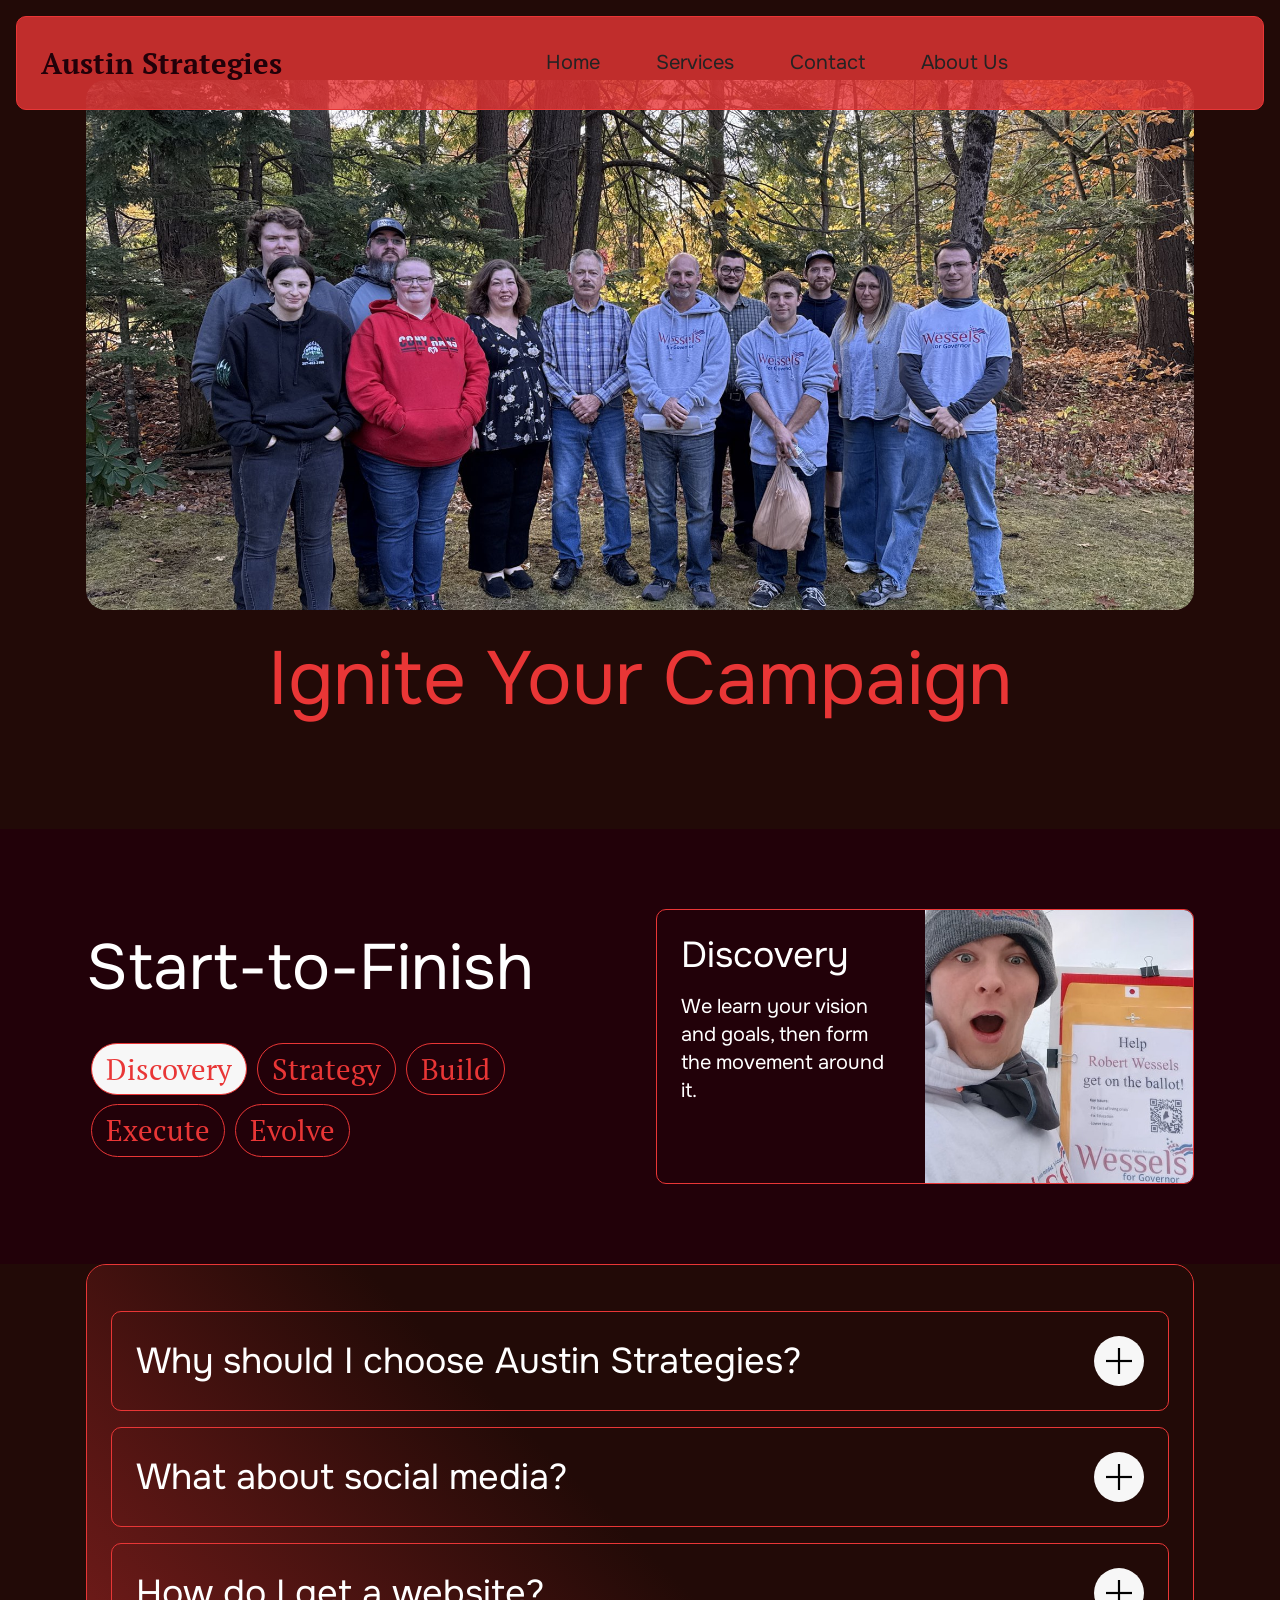
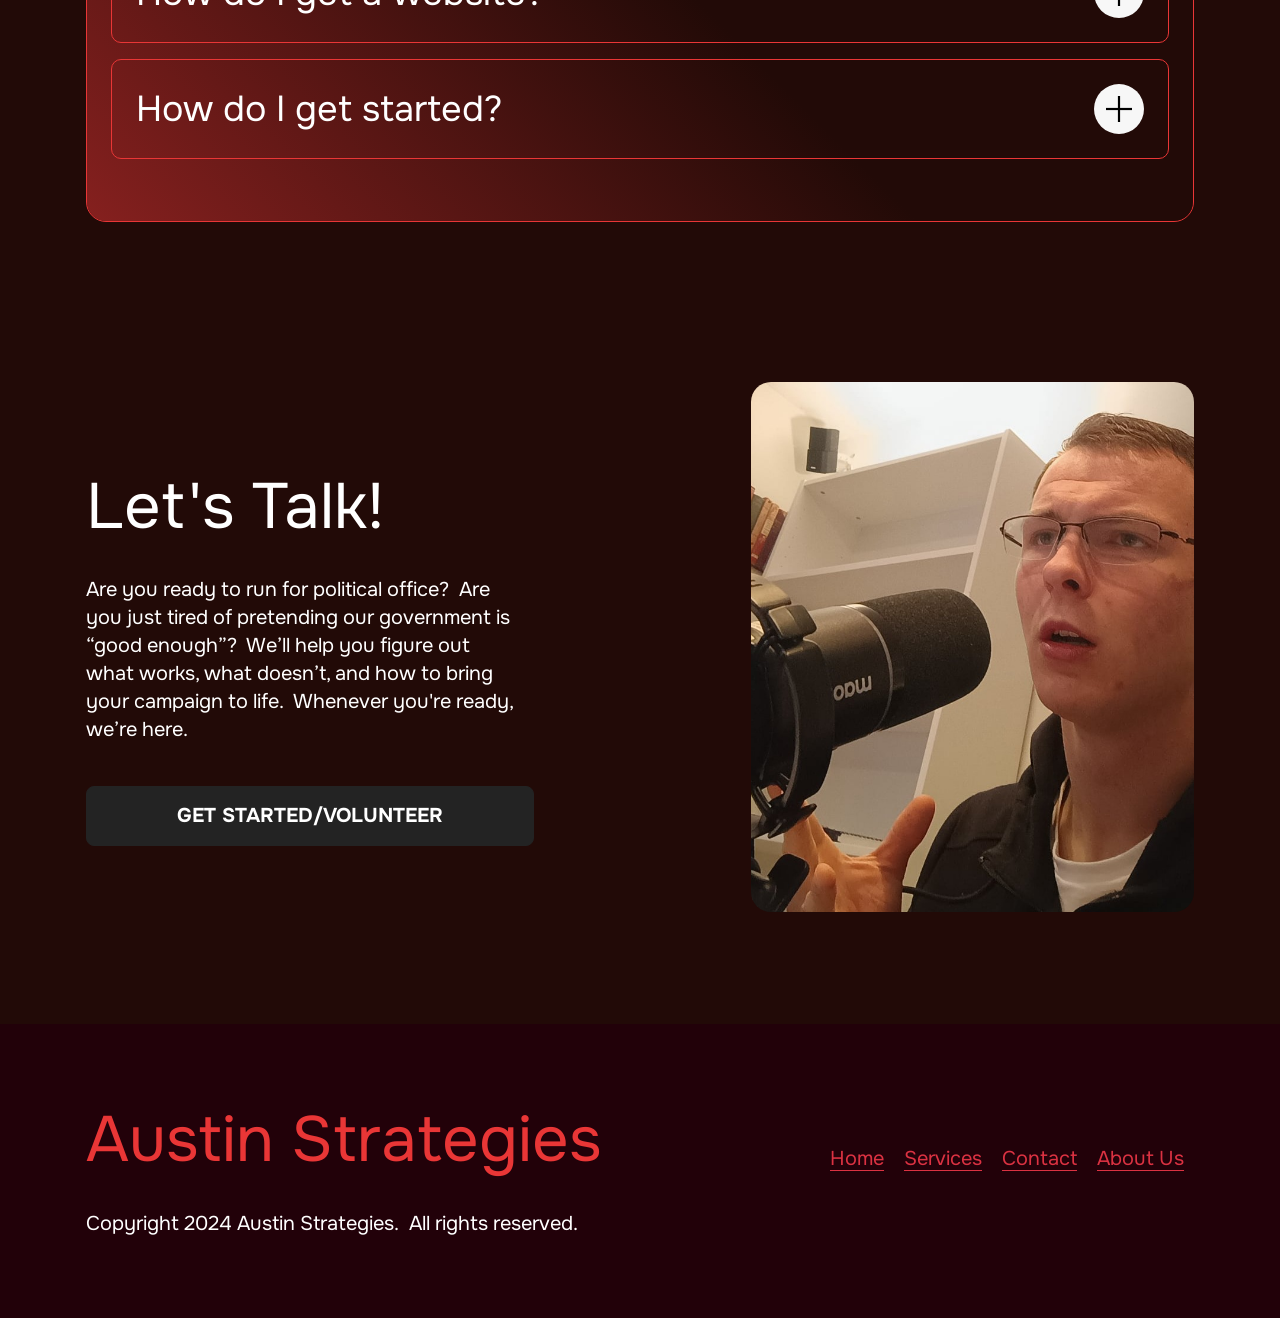
==== commit ad3ed7bf: "Add files via upload" ====
--- a/index.html
+++ b/index.html
@@ -22,7 +22,7 @@
   <noscript><link rel="stylesheet" href="https://fonts.googleapis.com/css2?family=Onest:wght@400;700&display=swap&display=swap"></noscript>
   <link rel="preload" href="https://fonts.googleapis.com/css?family=PT+Serif:400,400i,700,700i&display=swap" as="style" onload="this.onload=null;this.rel='stylesheet'">
   <noscript><link rel="stylesheet" href="https://fonts.googleapis.com/css?family=PT+Serif:400,400i,700,700i&display=swap"></noscript>
-  <link rel="preload" as="style" href="assets/mobirise/css/mbr-additional.css?v=3sG1RC"><link rel="stylesheet" href="assets/mobirise/css/mbr-additional.css?v=3sG1RC" type="text/css">
+  <link rel="preload" as="style" href="assets/mobirise/css/mbr-additional.css?v=JL5ToY"><link rel="stylesheet" href="assets/mobirise/css/mbr-additional.css?v=JL5ToY" type="text/css">
 
   
   
@@ -34,7 +34,7 @@
     
 
     <div class="container">
-        <nav class="navbar navbar-dropdown navbar-expand-lg">
+        <nav class="navbar navbar-dropdown navbar-fixed-top navbar-expand-lg">
             <div class="menu-container">
                 <div class="navbar-brand">
 				
@@ -311,9 +311,9 @@
             <div class="col-12 col-lg-6 card">
                 <div class="nav-wrapper">
                     <ul class="list mbr-fonts-style display-4">
-                        <li class="item-wrap"><a href="index.html" class="text-danger">Home</a></li><li class="item-wrap"><a href="about.html" class="text-danger">About Us</a></li>
-                        <li class="item-wrap"><a href="index.html#pricing01-2" class="text-danger text-primary">Products</a></li>
-                        <li class="item-wrap">Customer Service</li>
+                        <li class="item-wrap"><a href="index.html" class="text-danger text-primary">Home</a></li><li class="item-wrap"><a href="services.html" class="text-danger text-primary">Services</a></li><a href="about.html" class="text-primary">
+                        </a><li class="item-wrap"><a href="index.html" class="text-danger text-primary">Contact</a></li>
+                        <li class="item-wrap"><a href="about.html" class="text-danger">About Us</a></li>
                     </ul>
                 </div>
             </div>
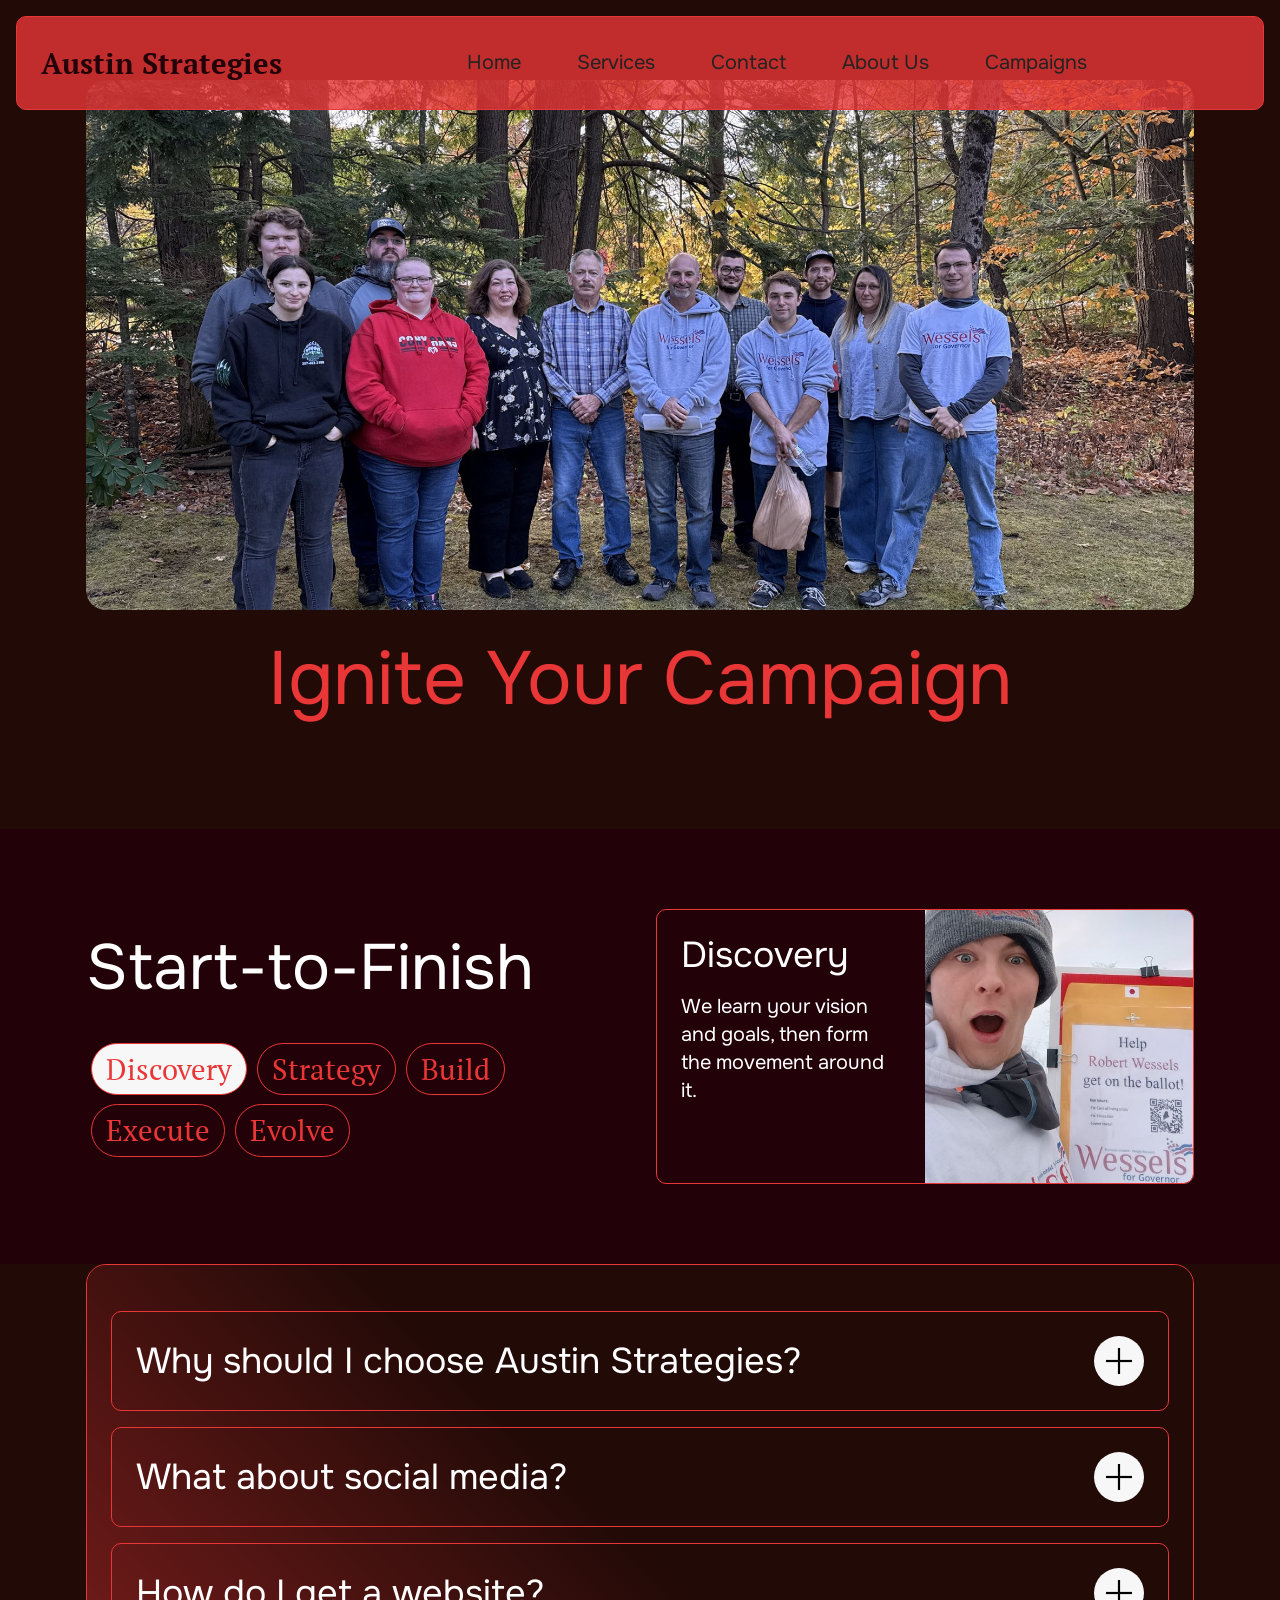
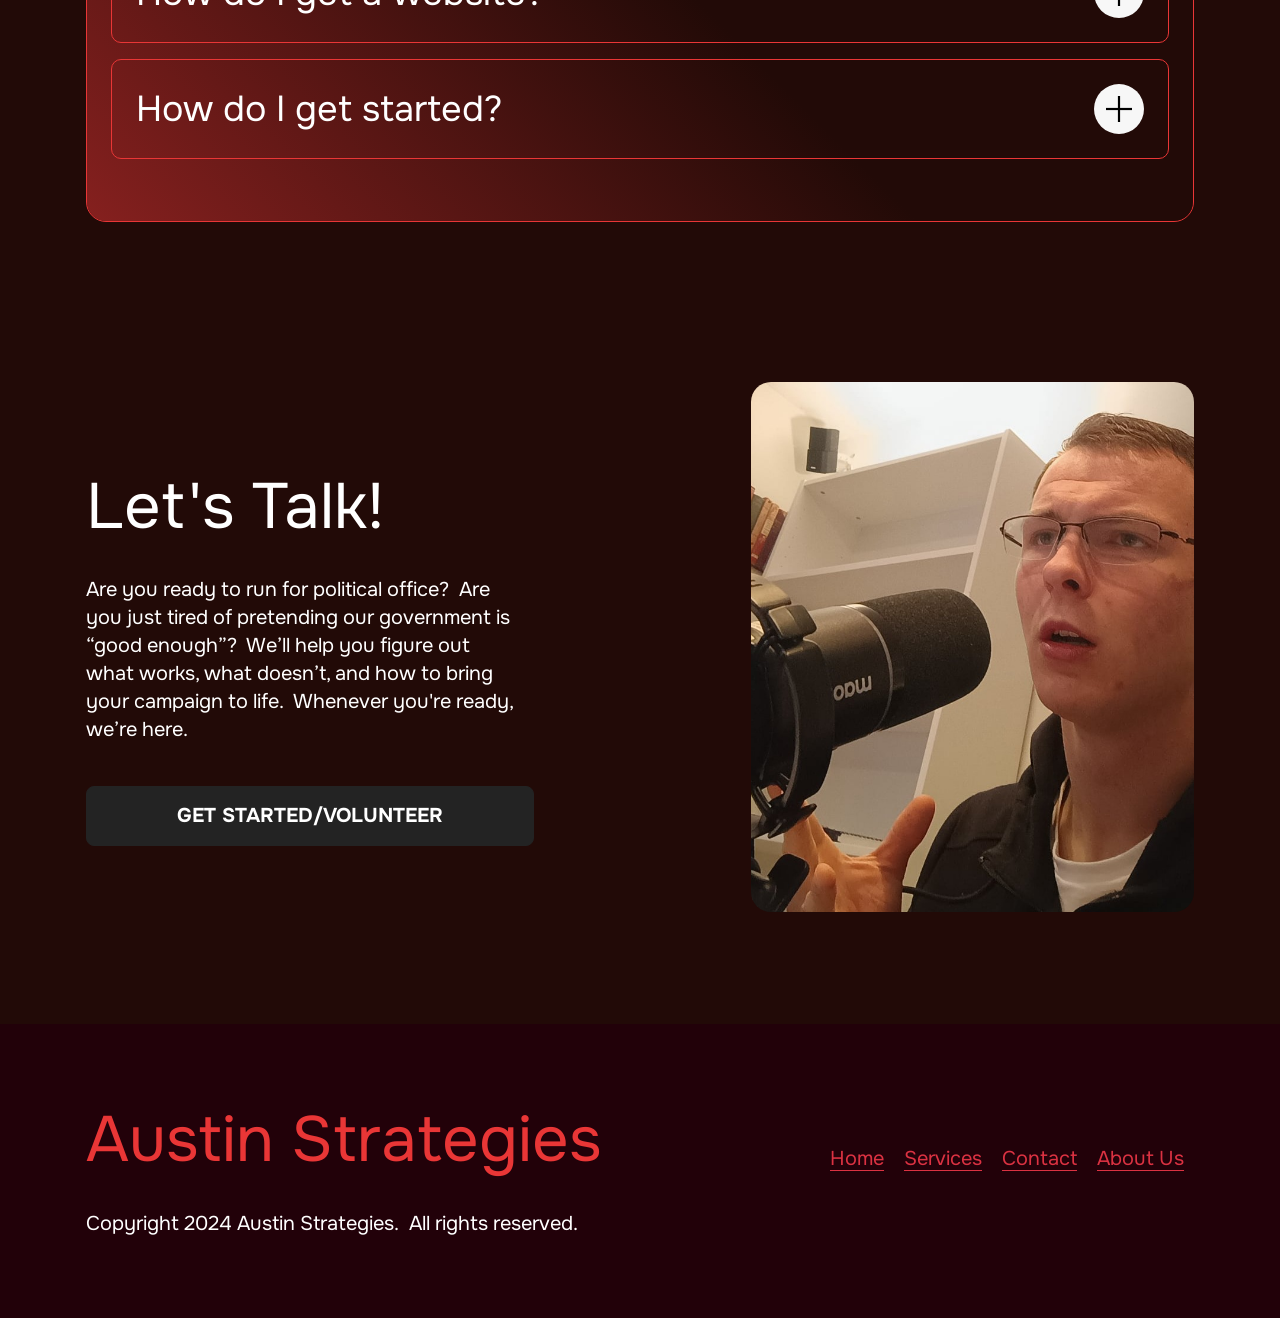
==== commit e9df9822: "Add Campaigns link to navigation menu" ====
--- a/index.html
+++ b/index.html
@@ -54,6 +54,8 @@
                         </li><li class="nav-item"><a class="nav-link link text-black display-4" href="services.html">Services</a></li><li class="nav-item"><a class="nav-link link text-black display-4" href="contact.html">Contact</a></li>
                         <li class="nav-item">
                             <a class="nav-link link text-black display-4" href="about.html" aria-expanded="false">About Us</a>
+                        </li><li class="nav-item">
+                            <a class="nav-link link text-black display-4" href="campaign.html" aria-expanded="false">Campaigns</a>
                         </li></ul>
                     
                     
@@ -336,4 +338,4 @@
   
   
 </body>
-</html>+</html>
